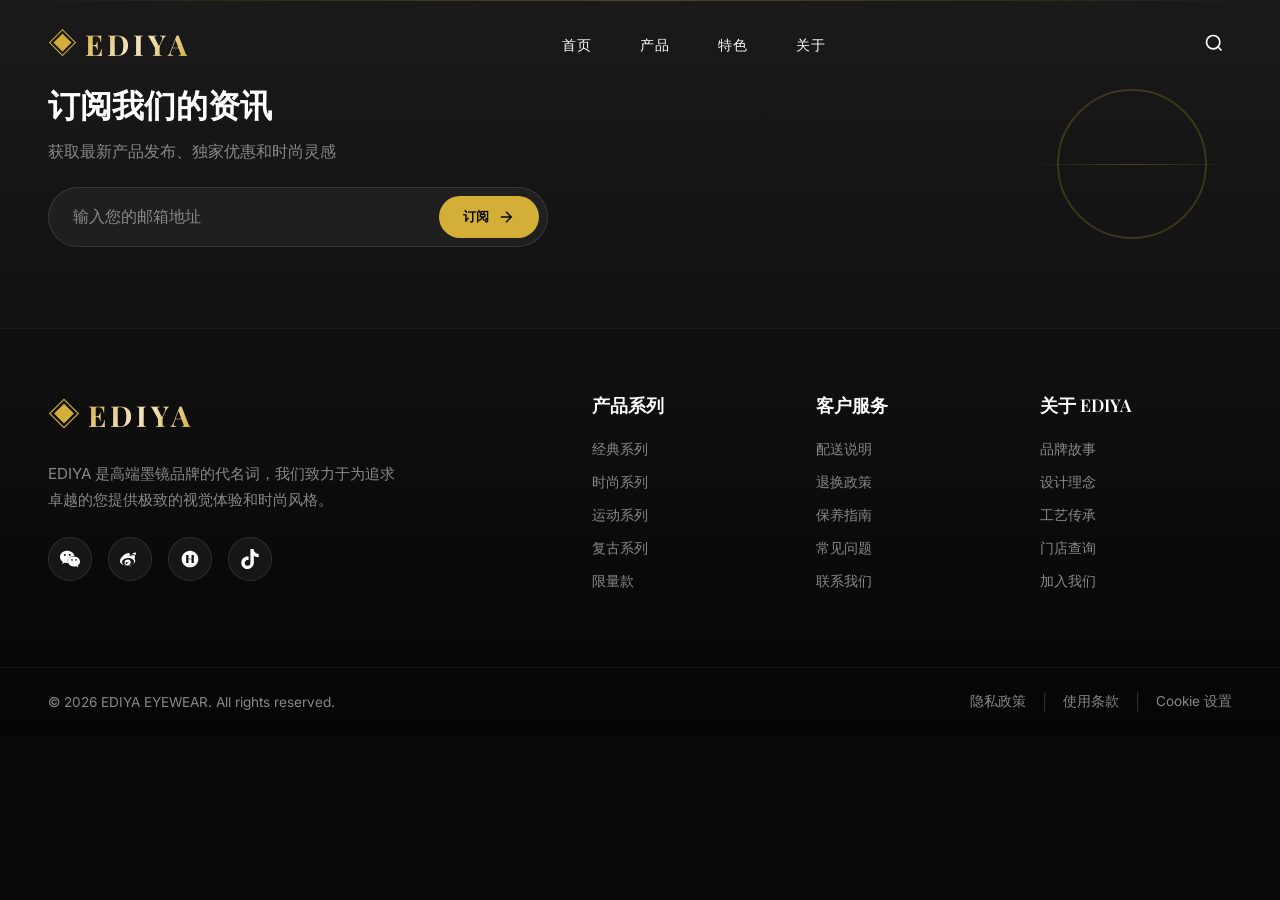
==== index.html @ 3586cf27 "init" ====
<!DOCTYPE html>
<html lang="zh-CN">
  <head>
    <meta charset="UTF-8" />
    <link rel="icon" type="image/svg+xml" href="/vite.svg" />
    <meta name="viewport" content="width=device-width, initial-scale=1.0" />
    <title>EDIYA EYEWEAR | 高端墨镜品牌</title>
    <link rel="preconnect" href="https://fonts.googleapis.com">
    <link rel="preconnect" href="https://fonts.gstatic.com" crossorigin>
    <link href="https://fonts.googleapis.com/css2?family=Playfair+Display:wght@400;600;700&family=Inter:wght@300;400;500;600&display=swap" rel="stylesheet">
    <script type="module" crossorigin src="/assets/index-D-rpL7js.js"></script>
    <link rel="stylesheet" crossorigin href="/assets/index-cQPxm1Vq.css">
  </head>
  <body>
    <div id="app"></div>
  </body>
</html>
---- assets/index-cQPxm1Vq.css ----
.navbar[data-v-e8e0db77]{position:fixed;top:0;left:0;right:0;z-index:1000;padding:1.5rem 3rem;transition:all .4s ease;background:transparent}.navbar.scrolled[data-v-e8e0db77]{padding:1rem 3rem;background:#0a0a0af2;-webkit-backdrop-filter:blur(20px);backdrop-filter:blur(20px);border-bottom:1px solid rgba(212,175,55,.1)}.nav-container[data-v-e8e0db77]{max-width:1400px;margin:0 auto;display:flex;align-items:center;justify-content:space-between}.logo[data-v-e8e0db77]{display:flex;align-items:center;gap:.5rem;text-decoration:none;color:var(--color-text)}.logo-icon[data-v-e8e0db77]{font-size:1.8rem;color:var(--color-primary);animation:pulse-glow 2s ease-in-out infinite}.logo-text[data-v-e8e0db77]{font-family:var(--font-display);font-size:1.8rem;font-weight:700;letter-spacing:4px;background:linear-gradient(135deg,#d4af37,#f4e5c2,#d4af37);-webkit-background-clip:text;-webkit-text-fill-color:transparent}.nav-links[data-v-e8e0db77]{display:flex;list-style:none;gap:3rem}.nav-link[data-v-e8e0db77]{color:var(--color-text);text-decoration:none;font-size:.9rem;font-weight:500;letter-spacing:1px;position:relative;padding:.5rem 0;transition:color .3s}.nav-link[data-v-e8e0db77]:after{content:"";position:absolute;bottom:0;left:0;width:0;height:2px;background:var(--color-primary);transition:width .3s}.nav-link[data-v-e8e0db77]:hover{color:var(--color-primary)}.nav-link[data-v-e8e0db77]:hover:after{width:100%}.nav-actions[data-v-e8e0db77]{display:flex;gap:1rem}.icon-btn[data-v-e8e0db77]{background:none;border:none;color:var(--color-text);cursor:pointer;padding:.5rem;position:relative;transition:all .3s}.icon-btn[data-v-e8e0db77]:hover{color:var(--color-primary);transform:scale(1.1)}.menu-toggle[data-v-e8e0db77]{display:none;flex-direction:column;gap:5px;background:none;border:none;cursor:pointer;padding:5px}.menu-toggle span[data-v-e8e0db77]{width:25px;height:2px;background:var(--color-text);transition:all .3s}.mobile-menu[data-v-e8e0db77]{display:none;position:fixed;top:0;left:0;right:0;bottom:0;background:#0a0a0afa;flex-direction:column;align-items:center;justify-content:center;gap:2rem;opacity:0;pointer-events:none;transition:opacity .3s}.mobile-menu.active[data-v-e8e0db77]{opacity:1;pointer-events:all}.mobile-menu a[data-v-e8e0db77]{color:var(--color-text);text-decoration:none;font-size:1.5rem;font-weight:500;letter-spacing:2px;transition:color .3s}.mobile-menu a[data-v-e8e0db77]:hover{color:var(--color-primary)}@media (max-width: 768px){.navbar[data-v-e8e0db77]{padding:1rem 1.5rem}.nav-links[data-v-e8e0db77]{display:none}.menu-toggle[data-v-e8e0db77],.mobile-menu[data-v-e8e0db77]{display:flex}}.footer[data-v-a6689216]{background:linear-gradient(180deg,var(--color-dark-light) 0%,#050505 100%);position:relative}.footer[data-v-a6689216]:before{content:"";position:absolute;top:0;left:0;right:0;height:1px;background:linear-gradient(90deg,transparent,rgba(212,175,55,.3),transparent)}.footer-top[data-v-a6689216]{padding:4rem 3rem;border-bottom:1px solid rgba(255,255,255,.05)}.newsletter-section[data-v-a6689216]{max-width:1400px;margin:0 auto;display:flex;justify-content:space-between;align-items:center;position:relative}.newsletter-content[data-v-a6689216]{flex:1}.newsletter-title[data-v-a6689216]{font-family:var(--font-display);font-size:2rem;font-weight:700;margin-bottom:.75rem;color:var(--color-text)}.newsletter-desc[data-v-a6689216]{font-size:1rem;color:var(--color-text-muted);margin-bottom:1.5rem}.newsletter-form[data-v-a6689216]{max-width:500px}.input-wrapper[data-v-a6689216]{display:flex;gap:.75rem;background:#ffffff0d;border:1px solid rgba(255,255,255,.1);border-radius:50px;padding:.5rem;transition:all .3s}.input-wrapper[data-v-a6689216]:focus-within{border-color:var(--color-primary);background:#d4af370d}.input-wrapper input[data-v-a6689216]{flex:1;background:transparent;border:none;padding:.75rem 1rem;color:var(--color-text);font-size:1rem;outline:none}.input-wrapper input[data-v-a6689216]::placeholder{color:var(--color-text-muted)}.subscribe-btn[data-v-a6689216]{display:flex;align-items:center;gap:.5rem;padding:.75rem 1.5rem;background:var(--color-primary);border:none;border-radius:25px;color:var(--color-dark);font-weight:600;cursor:pointer;transition:all .3s;position:relative;overflow:hidden}.subscribe-btn[data-v-a6689216]:hover{background:#e5c158;transform:scale(1.02)}.newsletter-decoration[data-v-a6689216]{position:relative;width:200px;height:200px}.deco-circle[data-v-a6689216]{position:absolute;top:50%;left:50%;transform:translate(-50%,-50%);width:150px;height:150px;border:2px solid rgba(212,175,55,.2);border-radius:50%;animation:pulse-glow 3s ease-in-out infinite}.deco-line[data-v-a6689216]{position:absolute;top:50%;left:0;width:100%;height:1px;background:linear-gradient(90deg,transparent,rgba(212,175,55,.3),transparent)}.footer-main[data-v-a6689216]{padding:4rem 3rem}.footer-container[data-v-a6689216]{max-width:1400px;margin:0 auto;display:grid;grid-template-columns:1.5fr 2fr;gap:4rem}.footer-brand[data-v-a6689216]{max-width:350px}.footer-logo[data-v-a6689216]{display:inline-flex;align-items:center;gap:.5rem;text-decoration:none;margin-bottom:1.5rem}.footer-logo .logo-icon[data-v-a6689216]{font-size:2rem;color:var(--color-primary)}.footer-logo .logo-text[data-v-a6689216]{font-family:var(--font-display);font-size:1.8rem;font-weight:700;letter-spacing:4px;background:linear-gradient(135deg,#d4af37,#f4e5c2,#d4af37);-webkit-background-clip:text;-webkit-text-fill-color:transparent;background-clip:text}.brand-desc[data-v-a6689216]{font-size:.95rem;color:var(--color-text-muted);line-height:1.7;margin-bottom:1.5rem}.social-links[data-v-a6689216]{display:flex;gap:1rem}.social-link[data-v-a6689216]{width:44px;height:44px;display:flex;align-items:center;justify-content:center;background:#ffffff0d;border:1px solid rgba(255,255,255,.1);border-radius:50%;color:var(--color-text);transition:all .3s}.social-link[data-v-a6689216]:hover{background:var(--color-primary);border-color:var(--color-primary);color:var(--color-dark);transform:translateY(-3px)}.footer-links[data-v-a6689216]{display:grid;grid-template-columns:repeat(3,1fr);gap:2rem}.link-group h4[data-v-a6689216]{font-family:var(--font-display);font-size:1.1rem;font-weight:600;color:var(--color-text);margin-bottom:1.25rem}.link-group ul[data-v-a6689216]{list-style:none}.link-group li[data-v-a6689216]{margin-bottom:.75rem}.link-group a[data-v-a6689216]{color:var(--color-text-muted);text-decoration:none;font-size:.9rem;transition:all .3s;position:relative}.link-group a[data-v-a6689216]:after{content:"";position:absolute;bottom:-2px;left:0;width:0;height:1px;background:var(--color-primary);transition:width .3s}.link-group a[data-v-a6689216]:hover{color:var(--color-primary)}.link-group a[data-v-a6689216]:hover:after{width:100%}.footer-bottom[data-v-a6689216]{padding:1.5rem 3rem;border-top:1px solid rgba(255,255,255,.05)}.footer-bottom .footer-container[data-v-a6689216]{display:flex;justify-content:space-between;align-items:center;grid-template-columns:unset}.copyright[data-v-a6689216]{font-size:.85rem;color:var(--color-text-muted)}.legal-links[data-v-a6689216]{display:flex;align-items:center;gap:1rem}.legal-links a[data-v-a6689216]{font-size:.85rem;color:var(--color-text-muted);text-decoration:none;transition:color .3s}.legal-links a[data-v-a6689216]:hover{color:var(--color-primary)}.divider[data-v-a6689216]{color:var(--color-text-muted);opacity:.3}@media (max-width: 1024px){.footer-container[data-v-a6689216]{grid-template-columns:1fr;gap:3rem}.footer-brand[data-v-a6689216]{max-width:100%;text-align:center}.social-links[data-v-a6689216]{justify-content:center}.newsletter-section[data-v-a6689216]{flex-direction:column;text-align:center;gap:2rem}.newsletter-form[data-v-a6689216]{margin:0 auto}.newsletter-decoration[data-v-a6689216]{display:none}}@media (max-width: 768px){.footer-top[data-v-a6689216],.footer-main[data-v-a6689216]{padding:3rem 1.5rem}.footer-links[data-v-a6689216]{grid-template-columns:1fr;text-align:center}.footer-bottom .footer-container[data-v-a6689216]{flex-direction:column;gap:1rem;text-align:center}.input-wrapper[data-v-a6689216]{flex-direction:column;border-radius:20px}.subscribe-btn[data-v-a6689216]{justify-content:center}}.app{min-height:100vh;background:#0a0a0a}.hero[data-v-47fc094d]{min-height:100vh;display:flex;align-items:center;position:relative;overflow:hidden;padding:8rem 3rem 4rem}.hero-bg[data-v-47fc094d]{position:absolute;top:0;right:0;bottom:0;left:0;overflow:hidden}.gradient-orb[data-v-47fc094d]{position:absolute;border-radius:50%;filter:blur(100px);opacity:.4}.orb-1[data-v-47fc094d]{width:600px;height:600px;background:radial-gradient(circle,rgba(212,175,55,.4) 0%,transparent 70%);top:-200px;right:-100px;animation:float 8s ease-in-out infinite}.orb-2[data-v-47fc094d]{width:400px;height:400px;background:radial-gradient(circle,rgba(192,192,192,.3) 0%,transparent 70%);bottom:-100px;left:-100px;animation:float 10s ease-in-out infinite reverse}.orb-3[data-v-47fc094d]{width:300px;height:300px;background:radial-gradient(circle,rgba(212,175,55,.2) 0%,transparent 70%);top:50%;left:30%;animation:float 12s ease-in-out infinite}.grid-overlay[data-v-47fc094d]{position:absolute;top:0;right:0;bottom:0;left:0;background-image:linear-gradient(rgba(212,175,55,.03) 1px,transparent 1px),linear-gradient(90deg,rgba(212,175,55,.03) 1px,transparent 1px);background-size:50px 50px}.hero-content[data-v-47fc094d]{max-width:1400px;margin:0 auto;display:grid;grid-template-columns:1fr 1fr;gap:4rem;align-items:center;width:100%;position:relative;z-index:1}.hero-text[data-v-47fc094d]{display:flex;flex-direction:column;gap:2rem}.subtitle-wrapper[data-v-47fc094d]{display:flex;align-items:center;gap:1rem}.line[data-v-47fc094d]{width:50px;height:1px;background:linear-gradient(90deg,transparent,var(--color-primary),transparent)}.subtitle[data-v-47fc094d]{font-size:.9rem;letter-spacing:4px;color:var(--color-primary);text-transform:uppercase}.title[data-v-47fc094d]{font-family:var(--font-display);font-size:clamp(3rem,8vw,6rem);font-weight:700;line-height:1.1;display:flex;flex-direction:column}.title-line[data-v-47fc094d]{display:block;background:linear-gradient(135deg,#fff,#d4af37,#fff);-webkit-background-clip:text;-webkit-text-fill-color:transparent;background-clip:text;opacity:0;animation:slide-up .8s ease-out forwards}.description[data-v-47fc094d]{font-size:1.1rem;line-height:1.8;color:var(--color-text-muted);max-width:500px}.cta-group[data-v-47fc094d]{display:flex;gap:1.5rem;flex-wrap:wrap}.cta-primary[data-v-47fc094d]{display:inline-flex;align-items:center;gap:.75rem;padding:1rem 2rem;background:linear-gradient(135deg,var(--color-primary) 0%,#b8941f 100%);color:var(--color-dark);text-decoration:none;font-weight:600;letter-spacing:1px;border-radius:50px;transition:all .3s;position:relative;overflow:hidden}.cta-primary[data-v-47fc094d]:hover{transform:translateY(-3px);box-shadow:0 10px 30px #d4af3766}.cta-secondary[data-v-47fc094d]{display:inline-flex;align-items:center;padding:1rem 2rem;border:1px solid rgba(255,255,255,.3);color:var(--color-text);text-decoration:none;font-weight:500;letter-spacing:1px;border-radius:50px;transition:all .3s}.cta-secondary[data-v-47fc094d]:hover{border-color:var(--color-primary);color:var(--color-primary);transform:translateY(-3px)}.stats[data-v-47fc094d]{display:flex;gap:3rem;margin-top:2rem}.stat-item[data-v-47fc094d]{display:flex;flex-direction:column;gap:.5rem;opacity:0;animation:slide-up .6s ease-out forwards}.stat-number[data-v-47fc094d]{font-family:var(--font-display);font-size:2.5rem;font-weight:700;color:var(--color-primary)}.stat-label[data-v-47fc094d]{font-size:.85rem;color:var(--color-text-muted);letter-spacing:1px}.hero-visual[data-v-47fc094d]{position:relative;display:flex;align-items:center;justify-content:center;height:600px}.glass-card[data-v-47fc094d]{width:400px;height:400px;background:#ffffff08;-webkit-backdrop-filter:blur(20px);backdrop-filter:blur(20px);border:1px solid rgba(212,175,55,.2);border-radius:30px;display:flex;align-items:center;justify-content:center;position:relative;z-index:2}.card-glow[data-v-47fc094d]{position:absolute;top:-2px;right:-2px;bottom:-2px;left:-2px;background:linear-gradient(135deg,#d4af3780,#c0c0c04d,#d4af3780);border-radius:30px;z-index:-1;filter:blur(20px);opacity:.5;animation:pulse-glow 3s ease-in-out infinite}.card-content[data-v-47fc094d]{text-align:center;position:relative}.sunglass-icon[data-v-47fc094d]{font-size:8rem;filter:drop-shadow(0 0 30px rgba(212,175,55,.5));animation:float 4s ease-in-out infinite}.floating-elements[data-v-47fc094d]{position:absolute;top:0;right:0;bottom:0;left:0;pointer-events:none}.float-item[data-v-47fc094d]{position:absolute;font-size:1.5rem;color:var(--color-primary);opacity:.6;animation:float-around-47fc094d 6s ease-in-out infinite;animation-delay:var(--delay)}@keyframes float-around-47fc094d{0%,to{transform:translate(0) rotate(0)}25%{transform:translate(var(--x),calc(var(--y) * .5)) rotate(90deg)}50%{transform:translate(calc(var(--x) * .5),var(--y)) rotate(180deg)}75%{transform:translate(calc(var(--x) * -.5),calc(var(--y) * .5)) rotate(270deg)}}.decoration-ring[data-v-47fc094d]{position:absolute;border:1px solid rgba(212,175,55,.2);border-radius:50%}.ring-1[data-v-47fc094d]{width:500px;height:500px}.ring-2[data-v-47fc094d]{width:600px;height:600px;border-style:dashed}.ring-3[data-v-47fc094d]{width:700px;height:700px;border-color:#d4af371a}.scroll-indicator[data-v-47fc094d]{position:absolute;bottom:2rem;left:50%;transform:translate(-50%);display:flex;flex-direction:column;align-items:center;gap:.5rem;color:var(--color-text-muted);font-size:.8rem;letter-spacing:2px;animation:bounce-47fc094d 2s infinite}.mouse[data-v-47fc094d]{width:26px;height:40px;border:2px solid var(--color-text-muted);border-radius:13px;display:flex;justify-content:center;padding-top:8px}.wheel[data-v-47fc094d]{width:4px;height:8px;background:var(--color-primary);border-radius:2px;animation:scroll-wheel-47fc094d 1.5s infinite}@keyframes bounce-47fc094d{0%,to{transform:translate(-50%) translateY(0)}50%{transform:translate(-50%) translateY(-10px)}}@keyframes scroll-wheel-47fc094d{0%{transform:translateY(0);opacity:1}to{transform:translateY(12px);opacity:0}}@media (max-width: 1024px){.hero-content[data-v-47fc094d]{grid-template-columns:1fr;text-align:center}.hero-text[data-v-47fc094d]{align-items:center}.description[data-v-47fc094d]{max-width:100%}.stats[data-v-47fc094d]{justify-content:center}.hero-visual[data-v-47fc094d]{height:400px}.glass-card[data-v-47fc094d]{width:300px;height:300px}.sunglass-icon[data-v-47fc094d]{font-size:5rem}.decoration-ring[data-v-47fc094d]{display:none}}@media (max-width: 768px){.hero[data-v-47fc094d]{padding:6rem 1.5rem 3rem}.stats[data-v-47fc094d]{flex-direction:column;gap:1.5rem}.cta-group[data-v-47fc094d]{flex-direction:column;width:100%}.cta-primary[data-v-47fc094d],.cta-secondary[data-v-47fc094d]{justify-content:center}}.product-card[data-v-62a47cb9]{position:relative;border-radius:20px;background:linear-gradient(145deg,#ffffff0d,#ffffff05);overflow:hidden;transition:all .4s cubic-bezier(.4,0,.2,1)}.product-card[data-v-62a47cb9]:hover{transform:translateY(-10px)}.card-inner[data-v-62a47cb9]{position:relative;z-index:2}.card-glow[data-v-62a47cb9]{position:absolute;top:0;right:0;bottom:0;left:0;background:linear-gradient(135deg,rgba(212,175,55,.1),transparent,rgba(212,175,55,.05));opacity:0;transition:opacity .4s;pointer-events:none}.product-card:hover .card-glow[data-v-62a47cb9]{opacity:1}.image-wrapper[data-v-62a47cb9]{position:relative;aspect-ratio:1;overflow:hidden;border-radius:20px 20px 0 0}.image-container[data-v-62a47cb9]{width:100%;height:100%;position:relative;overflow:hidden}.image-container img[data-v-62a47cb9]{width:100%;height:100%;object-fit:cover;transition:transform .6s cubic-bezier(.4,0,.2,1)}.product-card:hover .image-container img[data-v-62a47cb9]{transform:scale(1.1)}.image-overlay[data-v-62a47cb9]{position:absolute;top:0;right:0;bottom:0;left:0;background:linear-gradient(to top,rgba(10,10,10,.8) 0%,transparent 50%);opacity:0;transition:opacity .4s}.product-card:hover .image-overlay[data-v-62a47cb9]{opacity:1}.badge[data-v-62a47cb9]{position:absolute;top:1rem;left:1rem;padding:.4rem .8rem;border-radius:20px;font-size:.75rem;font-weight:600;letter-spacing:1px;text-transform:uppercase;z-index:3}.badge.hot[data-v-62a47cb9]{background:linear-gradient(135deg,#ff6b6b,#ee5a5a);color:#fff}.badge.new[data-v-62a47cb9]{background:linear-gradient(135deg,#4ecdc4,#44a08d);color:#fff}.badge.limited[data-v-62a47cb9]{background:linear-gradient(135deg,#d4af37,#b8941f);color:var(--color-dark)}.badge.star[data-v-62a47cb9]{background:linear-gradient(135deg,#f093fb,#f5576c);color:#fff}.badge.recommended[data-v-62a47cb9]{background:linear-gradient(135deg,#667eea,#764ba2);color:#fff}.quick-actions[data-v-62a47cb9]{position:absolute;top:1rem;right:1rem;opacity:0;transform:translate(20px);transition:all .3s;z-index:3}.product-card:hover .quick-actions[data-v-62a47cb9]{opacity:1;transform:translate(0)}.action-btn[data-v-62a47cb9]{width:40px;height:40px;border-radius:50%;background:#ffffffe6;border:none;color:var(--color-dark);cursor:pointer;display:flex;align-items:center;justify-content:center;transition:all .3s}.action-btn[data-v-62a47cb9]:hover{background:var(--color-primary);color:var(--color-dark);transform:scale(1.1)}.card-content[data-v-62a47cb9]{padding:1.5rem}.category[data-v-62a47cb9]{font-size:.75rem;color:var(--color-primary);letter-spacing:2px;text-transform:uppercase;margin-bottom:.5rem}.product-name[data-v-62a47cb9]{font-family:var(--font-display);font-size:1.3rem;font-weight:600;margin-bottom:.5rem;color:var(--color-text)}.description[data-v-62a47cb9]{font-size:.85rem;color:var(--color-text-muted);line-height:1.6;margin-bottom:1rem;display:-webkit-box;-webkit-line-clamp:2;-webkit-box-orient:vertical;overflow:hidden}.color-options[data-v-62a47cb9]{display:flex;gap:.5rem;margin-bottom:.75rem}.color-dot[data-v-62a47cb9]{width:20px;height:20px;border-radius:50%;border:2px solid rgba(255,255,255,.2);cursor:pointer;transition:all .3s}.color-dot[data-v-62a47cb9]:hover{transform:scale(1.2);border-color:var(--color-primary)}.features-tags[data-v-62a47cb9]{display:flex;gap:.5rem;margin-bottom:1rem;flex-wrap:wrap}.feature-tag[data-v-62a47cb9]{padding:.25rem .6rem;background:#d4af371a;color:var(--color-primary);font-size:.7rem;border-radius:12px;border:1px solid rgba(212,175,55,.2)}.price-row[data-v-62a47cb9]{display:flex;align-items:center;justify-content:space-between;padding-top:1rem;border-top:1px solid rgba(255,255,255,.1)}.price-wrapper[data-v-62a47cb9]{display:flex;align-items:center;gap:.75rem}.current-price[data-v-62a47cb9]{font-family:var(--font-display);font-size:1.4rem;font-weight:700;color:var(--color-primary)}.original-price[data-v-62a47cb9]{font-size:.9rem;color:var(--color-text-muted);text-decoration:line-through}@media (max-width: 768px){.quick-actions[data-v-62a47cb9]{opacity:1;transform:translate(0)}}.products-section[data-v-427e3326]{padding:6rem 3rem;max-width:1400px;margin:0 auto}.section-header[data-v-427e3326]{text-align:center;margin-bottom:4rem}.header-content[data-v-427e3326]{margin-bottom:3rem}.section-label[data-v-427e3326]{display:inline-block;padding:.5rem 1.5rem;background:#d4af371a;border:1px solid rgba(212,175,55,.3);border-radius:25px;color:var(--color-primary);font-size:.85rem;letter-spacing:2px;text-transform:uppercase;margin-bottom:1.5rem}.section-title[data-v-427e3326]{font-family:var(--font-display);font-size:clamp(2rem,5vw,3.5rem);font-weight:700;margin-bottom:1rem;color:var(--color-text)}.title-highlight[data-v-427e3326]{background:linear-gradient(135deg,var(--color-primary) 0%,#f4e5c2 50%,var(--color-primary) 100%);-webkit-background-clip:text;-webkit-text-fill-color:transparent;background-clip:text}.section-desc[data-v-427e3326]{font-size:1.1rem;color:var(--color-text-muted);max-width:500px;margin:0 auto;line-height:1.6}.category-filter[data-v-427e3326]{display:flex;justify-content:center;gap:1rem;flex-wrap:wrap}.filter-btn[data-v-427e3326]{display:flex;align-items:center;gap:.5rem;padding:.75rem 1.5rem;background:transparent;border:1px solid rgba(255,255,255,.2);border-radius:30px;color:var(--color-text);font-size:.9rem;cursor:pointer;transition:all .3s}.filter-btn[data-v-427e3326]:hover{border-color:var(--color-primary);color:var(--color-primary)}.filter-btn.active[data-v-427e3326]{background:var(--color-primary);border-color:var(--color-primary);color:var(--color-dark)}.filter-icon[data-v-427e3326]{font-size:1rem}.products-grid[data-v-427e3326]{display:grid;grid-template-columns:repeat(auto-fill,minmax(320px,1fr));gap:2rem;margin-bottom:4rem}.animate-card[data-v-427e3326]{opacity:1;transform-style:preserve-3d;perspective:1000px;cursor:pointer}.product-modal[data-v-427e3326]{position:fixed;top:0;right:0;bottom:0;left:0;background:#000000d9;-webkit-backdrop-filter:blur(10px);backdrop-filter:blur(10px);display:flex;align-items:center;justify-content:center;z-index:2000;padding:2rem}.modal-content[data-v-427e3326]{position:relative;width:100%;max-width:900px;max-height:90vh;background:linear-gradient(145deg,#1a1a1a,#0f0f0f);border:1px solid rgba(212,175,55,.2);border-radius:24px;overflow:hidden}.modal-close[data-v-427e3326]{position:absolute;top:1rem;right:1rem;width:40px;height:40px;background:#ffffff1a;border:none;border-radius:50%;color:var(--color-text);cursor:pointer;display:flex;align-items:center;justify-content:center;transition:all .3s;z-index:10}.modal-close[data-v-427e3326]:hover{background:var(--color-primary);color:var(--color-dark)}.modal-body[data-v-427e3326]{display:grid;grid-template-columns:1fr 1fr;max-height:90vh;overflow-y:auto}.modal-image[data-v-427e3326]{position:relative;background:linear-gradient(145deg,rgba(212,175,55,.05) 0%,transparent 100%);display:flex;align-items:center;justify-content:center;padding:2rem;min-height:300px}.modal-image img[data-v-427e3326]{max-width:100%;max-height:300px;object-fit:contain;filter:drop-shadow(0 20px 40px rgba(0,0,0,.5))}.modal-badge[data-v-427e3326]{position:absolute;top:1rem;left:1rem;padding:.4rem .8rem;background:linear-gradient(135deg,#d4af37,#b8941f);color:var(--color-dark);font-size:.75rem;font-weight:600;border-radius:20px}.modal-info[data-v-427e3326]{padding:2rem;display:flex;flex-direction:column}.modal-category[data-v-427e3326]{font-size:.8rem;color:var(--color-primary);letter-spacing:2px;text-transform:uppercase;margin-bottom:.5rem}.modal-title[data-v-427e3326]{font-family:var(--font-display);font-size:1.75rem;font-weight:700;color:var(--color-text);margin-bottom:.75rem}.modal-description[data-v-427e3326]{font-size:.95rem;color:var(--color-text-muted);line-height:1.6;margin-bottom:1.25rem}.modal-colors[data-v-427e3326],.modal-features[data-v-427e3326]{margin-bottom:1.25rem}.color-label[data-v-427e3326],.feature-label[data-v-427e3326]{display:block;font-size:.8rem;color:var(--color-text-muted);margin-bottom:.5rem}.color-list[data-v-427e3326]{display:flex;gap:.5rem}.color-dot[data-v-427e3326]{width:28px;height:28px;border-radius:50%;border:2px solid rgba(255,255,255,.2);cursor:pointer;transition:all .3s}.color-dot[data-v-427e3326]:hover,.color-dot.active[data-v-427e3326]{border-color:var(--color-primary);transform:scale(1.15);box-shadow:0 0 0 3px #d4af374d}.feature-list[data-v-427e3326]{display:flex;flex-wrap:wrap;gap:.4rem}.feature-tag[data-v-427e3326]{padding:.3rem .6rem;background:#d4af371a;border:1px solid rgba(212,175,55,.2);border-radius:16px;color:var(--color-primary);font-size:.75rem}.modal-price-row[data-v-427e3326]{display:flex;justify-content:space-between;align-items:center;padding:1rem 0;border-top:1px solid rgba(255,255,255,.1);border-bottom:1px solid rgba(255,255,255,.1);margin-bottom:1.25rem}.modal-price[data-v-427e3326]{display:flex;align-items:center;gap:.75rem}.modal-price .current-price[data-v-427e3326]{font-family:var(--font-display);font-size:1.75rem;font-weight:700;color:var(--color-primary)}.modal-price .original-price[data-v-427e3326]{font-size:1rem;color:var(--color-text-muted);text-decoration:line-through}.qr-section[data-v-427e3326]{display:flex;align-items:center;gap:1.5rem;padding:1.25rem;background:linear-gradient(145deg,#d4af3714,#d4af3705);border:1px solid rgba(212,175,55,.15);border-radius:16px;margin-top:auto}.qr-info[data-v-427e3326]{display:flex;flex-direction:column;gap:.25rem;flex:1}.qr-label[data-v-427e3326]{font-size:1rem;font-weight:600;color:var(--color-primary)}.qr-desc[data-v-427e3326]{font-size:.85rem;color:var(--color-text-muted)}.qr-code[data-v-427e3326]{width:100px;height:100px;background:#fff;border-radius:12px;padding:8px;display:flex;align-items:center;justify-content:center;box-shadow:0 4px 20px #0000004d}.qr-code img[data-v-427e3326]{width:100%;height:100%;object-fit:contain;border-radius:4px}.qr-modal[data-v-427e3326]{position:fixed;top:0;right:0;bottom:0;left:0;background:#000000e6;-webkit-backdrop-filter:blur(10px);backdrop-filter:blur(10px);display:flex;align-items:center;justify-content:center;z-index:3000;padding:2rem}.qr-modal-content[data-v-427e3326]{position:relative;background:linear-gradient(145deg,#1a1a1a,#0f0f0f);border:1px solid rgba(212,175,55,.3);border-radius:24px;padding:3rem;display:flex;flex-direction:column;align-items:center;gap:1.5rem}.qr-modal-close[data-v-427e3326]{position:absolute;top:1rem;right:1rem;width:44px;height:44px;background:#ffffff1a;border:none;border-radius:50%;color:var(--color-text);cursor:pointer;display:flex;align-items:center;justify-content:center;transition:all .3s}.qr-modal-close[data-v-427e3326]:hover{background:var(--color-primary);color:var(--color-dark)}.qr-large[data-v-427e3326]{width:280px;height:280px;background:#fff;border-radius:16px;padding:16px;display:flex;align-items:center;justify-content:center;box-shadow:0 10px 40px #00000080}.qr-large img[data-v-427e3326]{width:100%;height:100%;object-fit:contain;border-radius:8px}.qr-hint[data-v-427e3326]{font-size:1rem;color:var(--color-text-muted);text-align:center}.fade-enter-active[data-v-427e3326],.fade-leave-active[data-v-427e3326]{transition:opacity .3s ease}.fade-enter-from[data-v-427e3326],.fade-leave-to[data-v-427e3326]{opacity:0}.modal-enter-active[data-v-427e3326],.modal-leave-active[data-v-427e3326]{transition:all .3s ease}.modal-enter-from[data-v-427e3326],.modal-leave-to[data-v-427e3326]{opacity:0}.modal-enter-from .modal-content[data-v-427e3326],.modal-leave-to .modal-content[data-v-427e3326]{transform:scale(.9) translateY(20px);opacity:0}@media (max-width: 768px){.modal-body[data-v-427e3326]{grid-template-columns:1fr}.modal-image[data-v-427e3326]{min-height:200px;padding:1.5rem}.modal-info[data-v-427e3326]{padding:1.5rem}.modal-title[data-v-427e3326]{font-size:1.5rem}.modal-actions[data-v-427e3326]{flex-wrap:wrap}}.view-more[data-v-427e3326]{text-align:center}.view-more-btn[data-v-427e3326]{display:inline-flex;align-items:center;gap:.75rem;padding:1rem 2.5rem;background:transparent;border:2px solid var(--color-primary);border-radius:50px;color:var(--color-primary);font-size:1rem;font-weight:600;letter-spacing:1px;cursor:pointer;transition:all .3s;position:relative;overflow:hidden}.view-more-btn[data-v-427e3326]:hover{background:var(--color-primary);color:var(--color-dark);transform:translateY(-3px);box-shadow:0 10px 30px #d4af374d}@media (max-width: 768px){.products-section[data-v-427e3326]{padding:4rem 1.5rem}.category-filter[data-v-427e3326]{gap:.5rem}.filter-btn[data-v-427e3326]{padding:.6rem 1rem;font-size:.85rem}.filter-name[data-v-427e3326]{display:none}.products-grid[data-v-427e3326]{grid-template-columns:repeat(auto-fill,minmax(280px,1fr));gap:1.5rem}}.features-section[data-v-7c639cae]{padding:6rem 3rem;background:linear-gradient(180deg,var(--color-dark) 0%,var(--color-dark-light) 50%,var(--color-dark) 100%);position:relative;overflow:hidden}.features-section[data-v-7c639cae]:before{content:"";position:absolute;top:0;left:0;right:0;height:1px;background:linear-gradient(90deg,transparent,rgba(212,175,55,.3),transparent)}.features-container[data-v-7c639cae]{max-width:1400px;margin:0 auto}.features-header[data-v-7c639cae]{text-align:center;margin-bottom:4rem}.section-label[data-v-7c639cae]{display:inline-block;padding:.5rem 1.5rem;background:#d4af371a;border:1px solid rgba(212,175,55,.3);border-radius:25px;color:var(--color-primary);font-size:.85rem;letter-spacing:2px;text-transform:uppercase;margin-bottom:1rem}.section-title[data-v-7c639cae]{font-family:var(--font-display);font-size:clamp(2rem,5vw,3rem);font-weight:700;color:var(--color-text)}.features-grid[data-v-7c639cae]{display:grid;grid-template-columns:repeat(4,1fr);gap:2rem;margin-bottom:6rem}.feature-card[data-v-7c639cae]{background:linear-gradient(145deg,#ffffff08,#ffffff03);border:1px solid rgba(255,255,255,.05);border-radius:20px;padding:2.5rem 2rem;text-align:center;transition:all .4s cubic-bezier(.4,0,.2,1);position:relative;overflow:hidden;opacity:1}.feature-card[data-v-7c639cae]:before{content:"";position:absolute;top:0;right:0;bottom:0;left:0;background:linear-gradient(135deg,rgba(212,175,55,.1),transparent);opacity:0;transition:opacity .4s}.feature-card[data-v-7c639cae]:hover{transform:translateY(-10px);border-color:#d4af374d}.feature-card[data-v-7c639cae]:hover:before{opacity:1}.feature-icon-wrapper[data-v-7c639cae]{position:relative;display:inline-flex;align-items:center;justify-content:center;width:80px;height:80px;margin-bottom:1.5rem}.feature-icon[data-v-7c639cae]{font-size:2.5rem;position:relative;z-index:2}.icon-glow[data-v-7c639cae]{position:absolute;top:0;right:0;bottom:0;left:0;background:radial-gradient(circle,rgba(212,175,55,.3) 0%,transparent 70%);border-radius:50%;filter:blur(10px);opacity:0;transition:opacity .4s}.feature-card:hover .icon-glow[data-v-7c639cae]{opacity:1}.feature-title[data-v-7c639cae]{font-family:var(--font-display);font-size:1.3rem;font-weight:600;margin-bottom:1rem;color:var(--color-text)}.feature-description[data-v-7c639cae]{font-size:.9rem;color:var(--color-text-muted);line-height:1.6}.feature-line[data-v-7c639cae]{position:absolute;bottom:0;left:50%;transform:translate(-50%);width:0;height:3px;background:linear-gradient(90deg,transparent,var(--color-primary),transparent);transition:width .4s}.feature-card:hover .feature-line[data-v-7c639cae]{width:60%}.showcase-section[data-v-7c639cae]{background:linear-gradient(145deg,#d4af370d,#d4af3705);border:1px solid rgba(212,175,55,.1);border-radius:30px;padding:4rem}.showcase-content[data-v-7c639cae]{display:grid;grid-template-columns:1fr 1fr;gap:4rem;align-items:center}.showcase-title[data-v-7c639cae]{font-family:var(--font-display);font-size:2.5rem;font-weight:700;margin-bottom:1.5rem;background:linear-gradient(135deg,#fff,#d4af37);-webkit-background-clip:text;-webkit-text-fill-color:transparent;background-clip:text}.showcase-desc[data-v-7c639cae]{font-size:1.1rem;color:var(--color-text-muted);line-height:1.8;margin-bottom:2.5rem}.showcase-stats[data-v-7c639cae]{display:flex;gap:3rem}.showcase-stat[data-v-7c639cae]{display:flex;flex-direction:column;gap:.5rem}.stat-value[data-v-7c639cae]{font-family:var(--font-display);font-size:2.5rem;font-weight:700;color:var(--color-primary)}.stat-label[data-v-7c639cae]{font-size:.9rem;color:var(--color-text-muted);letter-spacing:1px}.showcase-visual[data-v-7c639cae]{display:flex;align-items:center;justify-content:center}.craft-circle[data-v-7c639cae]{position:relative;width:300px;height:300px}.circle-inner[data-v-7c639cae]{position:absolute;top:50%;left:50%;transform:translate(-50%,-50%);width:120px;height:120px;background:linear-gradient(135deg,#d4af3733,#d4af370d);border:2px solid rgba(212,175,55,.3);border-radius:50%;display:flex;align-items:center;justify-content:center}.craft-icon[data-v-7c639cae]{font-size:3rem;color:var(--color-primary)}.orbit[data-v-7c639cae]{position:absolute;top:50%;left:50%;transform:translate(-50%,-50%);border:1px dashed rgba(212,175,55,.2);border-radius:50%}.orbit-1[data-v-7c639cae]{width:200px;height:200px}.orbit-2[data-v-7c639cae]{width:250px;height:250px}.orbit-3[data-v-7c639cae]{width:300px;height:300px}.orbit-item[data-v-7c639cae]{position:absolute;font-size:1.2rem;color:var(--color-primary)}.orbit-1 .orbit-item[data-v-7c639cae]{top:-8px;left:50%;transform:translate(-50%)}.orbit-2 .orbit-item[data-v-7c639cae]{bottom:-8px;left:50%;transform:translate(-50%)}.orbit-3 .orbit-item[data-v-7c639cae]{top:50%;right:-8px;transform:translateY(-50%)}@media (max-width: 1024px){.features-grid[data-v-7c639cae]{grid-template-columns:repeat(2,1fr)}.showcase-content[data-v-7c639cae]{grid-template-columns:1fr;text-align:center}.showcase-stats[data-v-7c639cae]{justify-content:center}.craft-circle[data-v-7c639cae]{width:250px;height:250px}}@media (max-width: 768px){.features-section[data-v-7c639cae]{padding:4rem 1.5rem}.features-grid[data-v-7c639cae]{grid-template-columns:1fr;gap:1.5rem}.showcase-section[data-v-7c639cae]{padding:2rem}.showcase-stats[data-v-7c639cae]{flex-direction:column;gap:1.5rem;align-items:center}.craft-circle[data-v-7c639cae]{width:200px;height:200px}.circle-inner[data-v-7c639cae]{width:80px;height:80px}.orbit-1[data-v-7c639cae]{width:140px;height:140px}.orbit-2[data-v-7c639cae]{width:170px;height:170px}.orbit-3[data-v-7c639cae]{width:200px;height:200px}}.home[data-v-333f6d93]{min-height:100vh}.all-products-page[data-v-e126754e]{min-height:100vh;background:var(--color-dark);padding-top:80px}.page-header[data-v-e126754e]{position:relative;padding:4rem 3rem;overflow:hidden}.header-bg[data-v-e126754e]{position:absolute;top:0;right:0;bottom:0;left:0;overflow:hidden}.gradient-orb[data-v-e126754e]{position:absolute;border-radius:50%;filter:blur(80px);opacity:.3}.orb-1[data-v-e126754e]{width:400px;height:400px;background:radial-gradient(circle,rgba(212,175,55,.4) 0%,transparent 70%);top:-100px;right:10%}.orb-2[data-v-e126754e]{width:300px;height:300px;background:radial-gradient(circle,rgba(192,192,192,.3) 0%,transparent 70%);bottom:-50px;left:5%}.header-content[data-v-e126754e]{position:relative;z-index:1;max-width:1400px;margin:0 auto}.back-link[data-v-e126754e]{display:inline-flex;align-items:center;gap:.5rem;color:var(--color-text-muted);text-decoration:none;font-size:.9rem;margin-bottom:1.5rem;transition:color .3s}.back-link[data-v-e126754e]:hover{color:var(--color-primary)}.page-title[data-v-e126754e]{font-family:var(--font-display);font-size:clamp(2.5rem,5vw,4rem);font-weight:700;background:linear-gradient(135deg,#fff,#d4af37);-webkit-background-clip:text;-webkit-text-fill-color:transparent;background-clip:text;margin-bottom:.75rem}.page-desc[data-v-e126754e]{font-size:1.1rem;color:var(--color-text-muted)}.products-container[data-v-e126754e]{max-width:1400px;margin:0 auto;padding:0 3rem 4rem}.filter-bar[data-v-e126754e]{display:flex;justify-content:space-between;align-items:center;flex-wrap:wrap;gap:1.5rem;padding:1.5rem;background:linear-gradient(145deg,#ffffff08,#ffffff03);border:1px solid rgba(255,255,255,.05);border-radius:16px;margin-bottom:2rem}.filter-groups[data-v-e126754e]{display:flex;flex-wrap:wrap;gap:2rem}.filter-group[data-v-e126754e]{display:flex;align-items:center;gap:1rem}.filter-label[data-v-e126754e]{font-size:.85rem;color:var(--color-text-muted);font-weight:500}.filter-options[data-v-e126754e]{display:flex;gap:.5rem;flex-wrap:wrap}.filter-chip[data-v-e126754e]{padding:.5rem 1rem;background:transparent;border:1px solid rgba(255,255,255,.15);border-radius:20px;color:var(--color-text);font-size:.85rem;cursor:pointer;transition:all .3s}.filter-chip[data-v-e126754e]:hover{border-color:var(--color-primary);color:var(--color-primary)}.filter-chip.active[data-v-e126754e]{background:var(--color-primary);border-color:var(--color-primary);color:var(--color-dark)}.sort-select[data-v-e126754e]{padding:.5rem 1rem;background:#ffffff0d;border:1px solid rgba(255,255,255,.15);border-radius:8px;color:var(--color-text);font-size:.85rem;cursor:pointer;outline:none}.sort-select option[data-v-e126754e]{background:var(--color-dark);color:var(--color-text)}.results-count[data-v-e126754e]{font-size:.9rem;color:var(--color-text-muted)}.results-count .count[data-v-e126754e]{color:var(--color-primary);font-weight:600}.products-grid[data-v-e126754e]{display:grid;grid-template-columns:repeat(auto-fill,minmax(300px,1fr));gap:2rem}.animate-card[data-v-e126754e]{cursor:pointer;opacity:1}.no-results[data-v-e126754e]{text-align:center;padding:4rem 2rem}.no-results-icon[data-v-e126754e]{font-size:4rem;margin-bottom:1rem}.no-results h3[data-v-e126754e]{font-family:var(--font-display);font-size:1.5rem;color:var(--color-text);margin-bottom:.5rem}.no-results p[data-v-e126754e]{color:var(--color-text-muted);margin-bottom:1.5rem}.reset-btn[data-v-e126754e]{padding:.75rem 2rem;background:var(--color-primary);border:none;border-radius:25px;color:var(--color-dark);font-weight:600;cursor:pointer;transition:all .3s}.reset-btn[data-v-e126754e]:hover{background:#e5c158;transform:translateY(-2px)}.product-modal[data-v-e126754e]{position:fixed;top:0;right:0;bottom:0;left:0;background:#000000d9;-webkit-backdrop-filter:blur(10px);backdrop-filter:blur(10px);display:flex;align-items:center;justify-content:center;z-index:2000;padding:2rem}.modal-content[data-v-e126754e]{position:relative;width:100%;max-width:1000px;max-height:90vh;background:linear-gradient(145deg,#1a1a1a,#0f0f0f);border:1px solid rgba(212,175,55,.2);border-radius:24px;overflow:hidden}.modal-close[data-v-e126754e]{position:absolute;top:1.5rem;right:1.5rem;width:44px;height:44px;background:#ffffff1a;border:none;border-radius:50%;color:var(--color-text);cursor:pointer;display:flex;align-items:center;justify-content:center;transition:all .3s;z-index:10}.modal-close[data-v-e126754e]:hover{background:var(--color-primary);color:var(--color-dark)}.modal-body[data-v-e126754e]{display:grid;grid-template-columns:1fr 1fr;max-height:90vh;overflow-y:auto}.modal-image[data-v-e126754e]{position:relative;background:linear-gradient(145deg,rgba(212,175,55,.05) 0%,transparent 100%);display:flex;align-items:center;justify-content:center;padding:3rem}.modal-image img[data-v-e126754e]{max-width:100%;max-height:400px;object-fit:contain;filter:drop-shadow(0 20px 40px rgba(0,0,0,.5))}.modal-badge[data-v-e126754e]{position:absolute;top:1.5rem;left:1.5rem;padding:.5rem 1rem;background:linear-gradient(135deg,#d4af37,#b8941f);color:var(--color-dark);font-size:.8rem;font-weight:600;border-radius:20px}.modal-info[data-v-e126754e]{padding:3rem;display:flex;flex-direction:column}.modal-category[data-v-e126754e]{font-size:.85rem;color:var(--color-primary);letter-spacing:2px;text-transform:uppercase;margin-bottom:.75rem}.modal-title[data-v-e126754e]{font-family:var(--font-display);font-size:2rem;font-weight:700;color:var(--color-text);margin-bottom:1rem}.modal-description[data-v-e126754e]{font-size:1rem;color:var(--color-text-muted);line-height:1.7;margin-bottom:1.5rem}.modal-colors[data-v-e126754e],.modal-features[data-v-e126754e]{margin-bottom:1.5rem}.color-label[data-v-e126754e],.feature-label[data-v-e126754e]{display:block;font-size:.85rem;color:var(--color-text-muted);margin-bottom:.75rem}.color-list[data-v-e126754e]{display:flex;gap:.75rem}.color-dot[data-v-e126754e]{width:32px;height:32px;border-radius:50%;border:2px solid rgba(255,255,255,.2);cursor:pointer;transition:all .3s}.color-dot[data-v-e126754e]:hover,.color-dot.active[data-v-e126754e]{border-color:var(--color-primary);transform:scale(1.15);box-shadow:0 0 0 3px #d4af374d}.feature-list[data-v-e126754e]{display:flex;flex-wrap:wrap;gap:.5rem}.feature-tag[data-v-e126754e]{padding:.4rem .8rem;background:#d4af371a;border:1px solid rgba(212,175,55,.2);border-radius:20px;color:var(--color-primary);font-size:.8rem}.modal-price-row[data-v-e126754e]{display:flex;justify-content:space-between;align-items:center;padding:1.5rem 0;border-top:1px solid rgba(255,255,255,.1);border-bottom:1px solid rgba(255,255,255,.1);margin-bottom:1.5rem}.modal-price[data-v-e126754e]{display:flex;align-items:center;gap:1rem}.modal-price .current-price[data-v-e126754e]{font-family:var(--font-display);font-size:2rem;font-weight:700;color:var(--color-primary)}.modal-price .original-price[data-v-e126754e]{font-size:1.1rem;color:var(--color-text-muted);text-decoration:line-through}.qr-section[data-v-e126754e]{display:flex;align-items:center;gap:1.5rem;padding:1.5rem;background:linear-gradient(145deg,#d4af3714,#d4af3705);border:1px solid rgba(212,175,55,.15);border-radius:16px;margin-top:auto}.qr-info[data-v-e126754e]{display:flex;flex-direction:column;gap:.25rem;flex:1}.qr-label[data-v-e126754e]{font-size:1.1rem;font-weight:600;color:var(--color-primary)}.qr-desc[data-v-e126754e]{font-size:.9rem;color:var(--color-text-muted)}.qr-code[data-v-e126754e]{width:120px;height:120px;background:#fff;border-radius:12px;padding:10px;display:flex;align-items:center;justify-content:center;box-shadow:0 4px 20px #0000004d}.qr-code img[data-v-e126754e]{width:100%;height:100%;object-fit:contain;border-radius:4px}.qr-modal[data-v-e126754e]{position:fixed;top:0;right:0;bottom:0;left:0;background:#000000e6;-webkit-backdrop-filter:blur(10px);backdrop-filter:blur(10px);display:flex;align-items:center;justify-content:center;z-index:3000;padding:2rem}.qr-modal-content[data-v-e126754e]{position:relative;background:linear-gradient(145deg,#1a1a1a,#0f0f0f);border:1px solid rgba(212,175,55,.3);border-radius:24px;padding:3rem;display:flex;flex-direction:column;align-items:center;gap:1.5rem}.qr-modal-close[data-v-e126754e]{position:absolute;top:1rem;right:1rem;width:44px;height:44px;background:#ffffff1a;border:none;border-radius:50%;color:var(--color-text);cursor:pointer;display:flex;align-items:center;justify-content:center;transition:all .3s}.qr-modal-close[data-v-e126754e]:hover{background:var(--color-primary);color:var(--color-dark)}.qr-large[data-v-e126754e]{width:300px;height:300px;background:#fff;border-radius:16px;padding:16px;display:flex;align-items:center;justify-content:center;box-shadow:0 10px 40px #00000080}.qr-large img[data-v-e126754e]{width:100%;height:100%;object-fit:contain;border-radius:8px}.qr-hint[data-v-e126754e]{font-size:1rem;color:var(--color-text-muted);text-align:center}.fade-enter-active[data-v-e126754e],.fade-leave-active[data-v-e126754e]{transition:opacity .3s ease}.fade-enter-from[data-v-e126754e],.fade-leave-to[data-v-e126754e]{opacity:0}.modal-enter-active[data-v-e126754e],.modal-leave-active[data-v-e126754e]{transition:all .3s ease}.modal-enter-from[data-v-e126754e],.modal-leave-to[data-v-e126754e]{opacity:0}.modal-enter-from .modal-content[data-v-e126754e],.modal-leave-to .modal-content[data-v-e126754e]{transform:scale(.9) translateY(20px);opacity:0}@media (max-width: 768px){.page-header[data-v-e126754e]{padding:2rem 1.5rem}.products-container[data-v-e126754e]{padding:0 1.5rem 3rem}.filter-bar[data-v-e126754e]{flex-direction:column;align-items:stretch}.filter-groups[data-v-e126754e]{flex-direction:column;gap:1rem}.filter-group[data-v-e126754e]{flex-direction:column;align-items:flex-start}.products-grid[data-v-e126754e]{grid-template-columns:repeat(auto-fill,minmax(260px,1fr));gap:1.5rem}.modal-body[data-v-e126754e]{grid-template-columns:1fr}.modal-image[data-v-e126754e],.modal-info[data-v-e126754e]{padding:2rem}.modal-actions[data-v-e126754e]{flex-wrap:wrap}}*{margin:0;padding:0;box-sizing:border-box}:root{--color-primary: #d4af37;--color-secondary: #c0c0c0;--color-dark: #0a0a0a;--color-dark-light: #1a1a1a;--color-text: #ffffff;--color-text-muted: #888888;--font-display: "Playfair Display", serif;--font-body: "Inter", sans-serif}html{scroll-behavior:smooth}body{font-family:var(--font-body);background:var(--color-dark);color:var(--color-text);overflow-x:hidden}::-webkit-scrollbar{width:8px}::-webkit-scrollbar-track{background:var(--color-dark)}::-webkit-scrollbar-thumb{background:var(--color-primary);border-radius:4px}::-webkit-scrollbar-thumb:hover{background:#e5c158}.gold-gradient{background:linear-gradient(135deg,#d4af37,#f4e5c2,#d4af37);-webkit-background-clip:text;-webkit-text-fill-color:transparent;background-clip:text}.shine-effect{position:relative;overflow:hidden}.shine-effect:before{content:"";position:absolute;top:0;left:-100%;width:100%;height:100%;background:linear-gradient(90deg,transparent,rgba(255,255,255,.2),transparent);transition:left .5s}.shine-effect:hover:before{left:100%}@keyframes float{0%,to{transform:translateY(0)}50%{transform:translateY(-20px)}}@keyframes pulse-glow{0%,to{box-shadow:0 0 20px #d4af374d}50%{box-shadow:0 0 40px #d4af3799}}@keyframes rotate-slow{0%{transform:rotate(0)}to{transform:rotate(360deg)}}@keyframes slide-up{0%{opacity:0;transform:translateY(30px)}to{opacity:1;transform:translateY(0)}}@keyframes fade-in{0%{opacity:0}to{opacity:1}}@keyframes scale-in{0%{opacity:0;transform:scale(.9)}to{opacity:1;transform:scale(1)}}.animate-float{animation:float 6s ease-in-out infinite}.animate-pulse-glow{animation:pulse-glow 2s ease-in-out infinite}.animate-rotate-slow{animation:rotate-slow 20s linear infinite}.animate-slide-up{animation:slide-up .8s ease-out forwards}.animate-fade-in{animation:fade-in .6s ease-out forwards}.animate-scale-in{animation:scale-in .5s ease-out forwards}
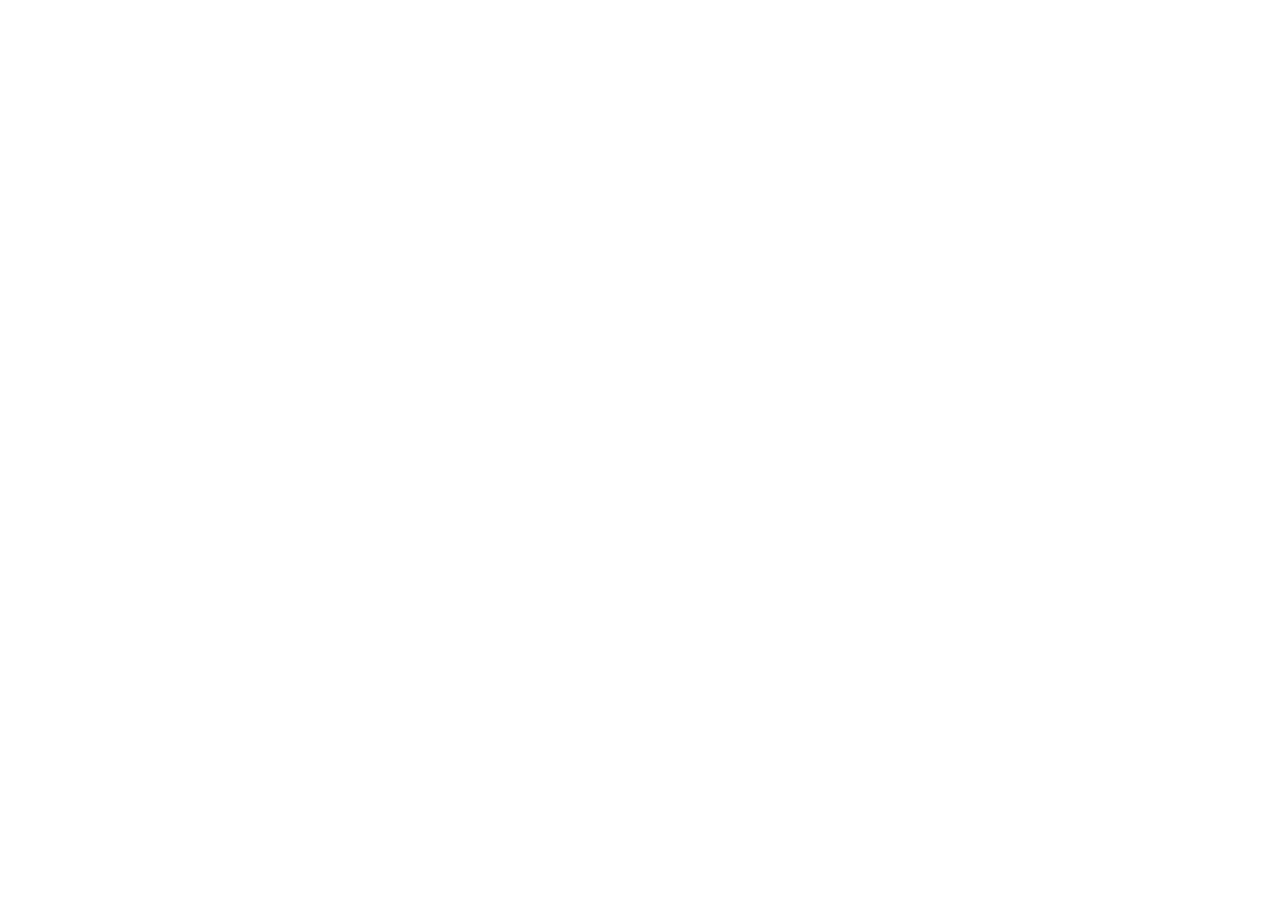
==== commit 1be79ea2: "Add files via upload" ====
--- a/index.html
+++ b/index.html
@@ -8,8 +8,8 @@
     <link rel="preconnect" href="https://fonts.googleapis.com">
     <link rel="preconnect" href="https://fonts.gstatic.com" crossorigin>
     <link href="https://fonts.googleapis.com/css2?family=Playfair+Display:wght@400;600;700&family=Inter:wght@300;400;500;600&display=swap" rel="stylesheet">
-    <script type="module" crossorigin src="/assets/index-D-rpL7js.js"></script>
-    <link rel="stylesheet" crossorigin href="/assets/index-cQPxm1Vq.css">
+    <script type="module" crossorigin src="/EDIYA/assets/index-BE6IQZ2K.js"></script>
+    <link rel="stylesheet" crossorigin href="/EDIYA/assets/index-cQPxm1Vq.css">
   </head>
   <body>
     <div id="app"></div>
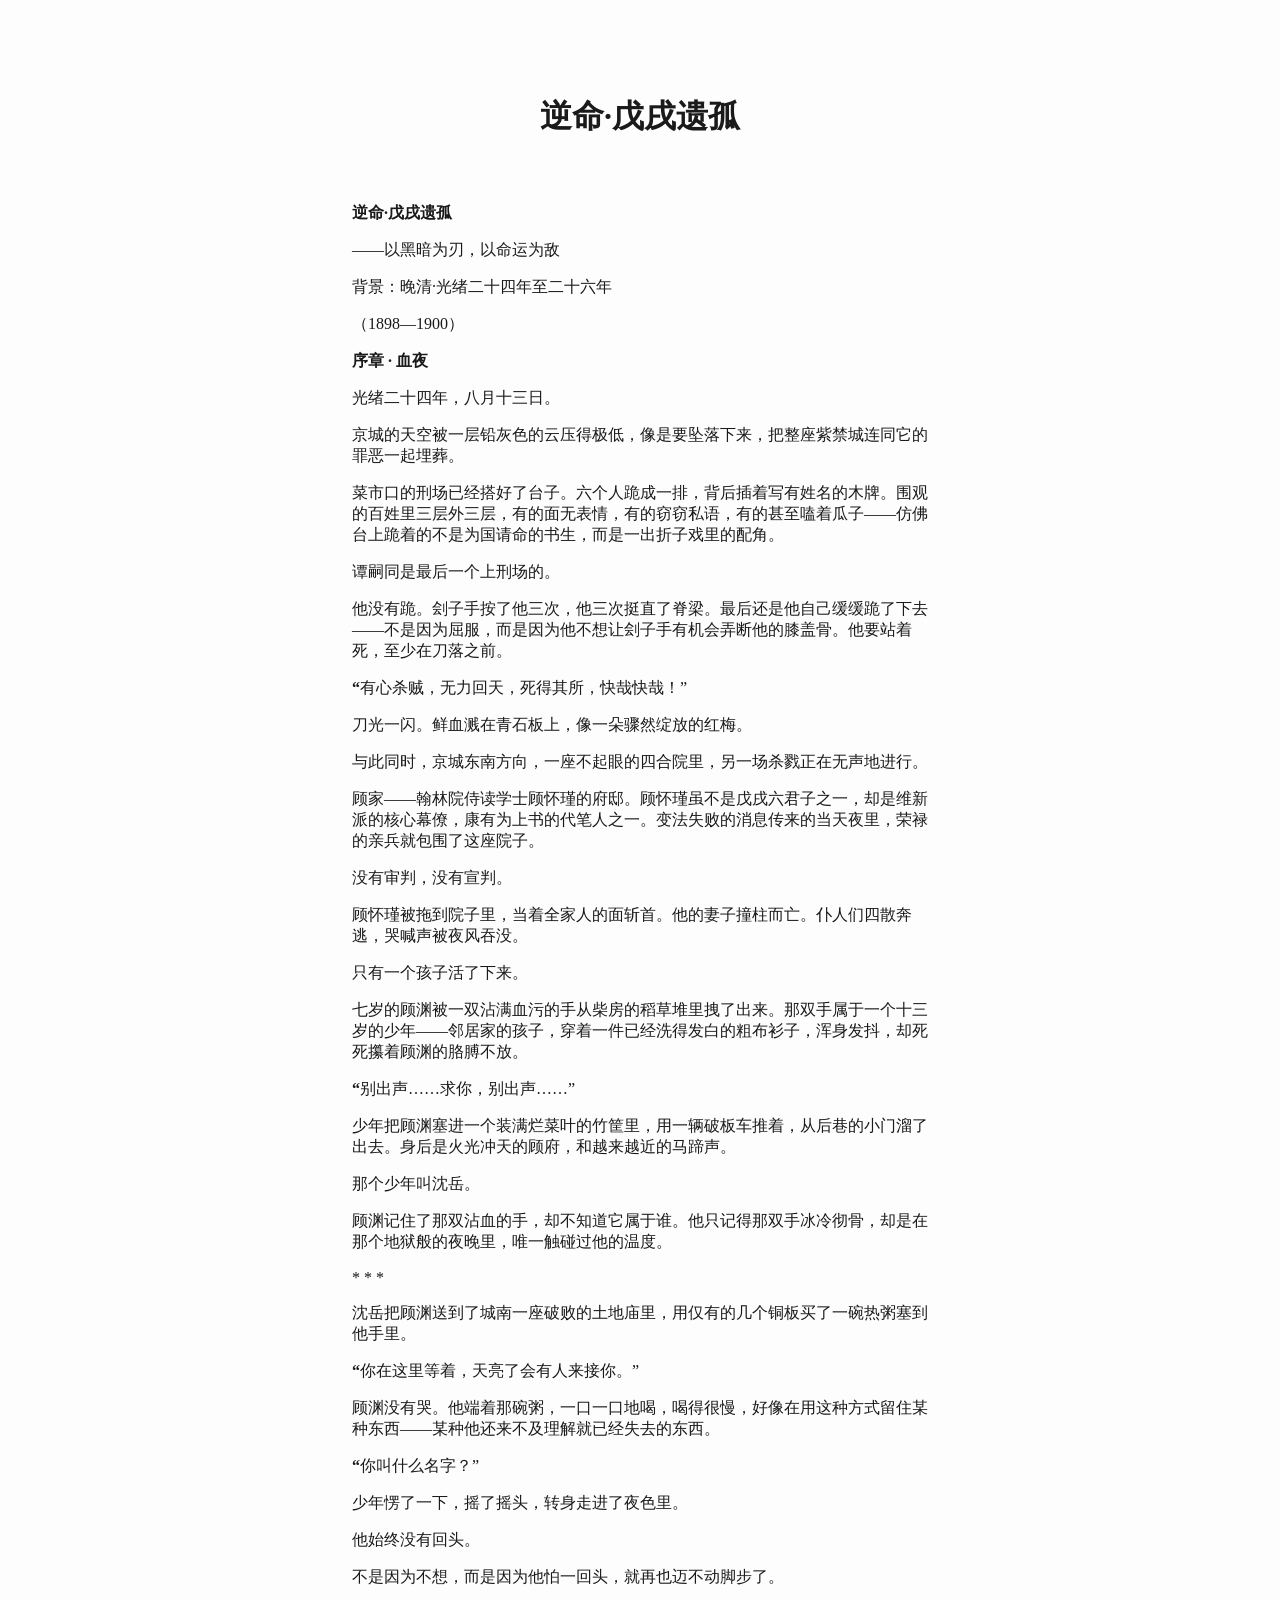
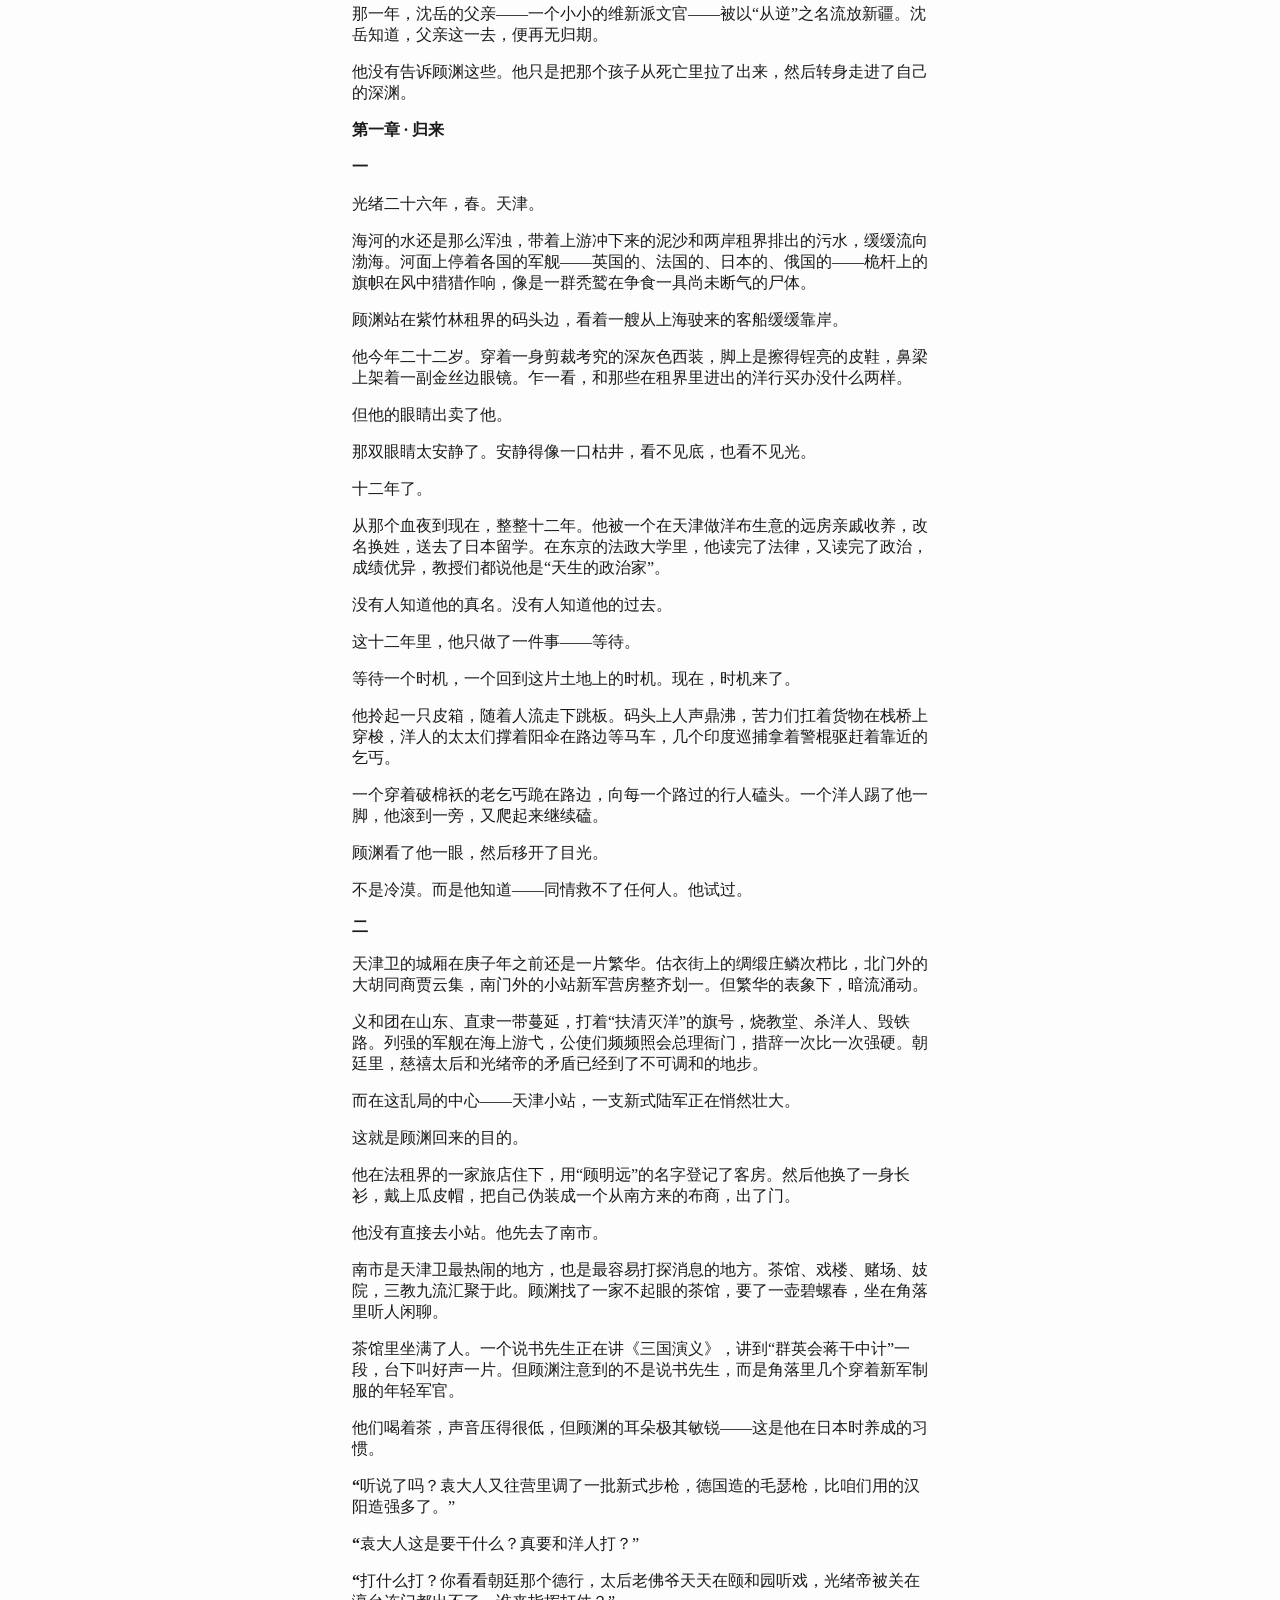
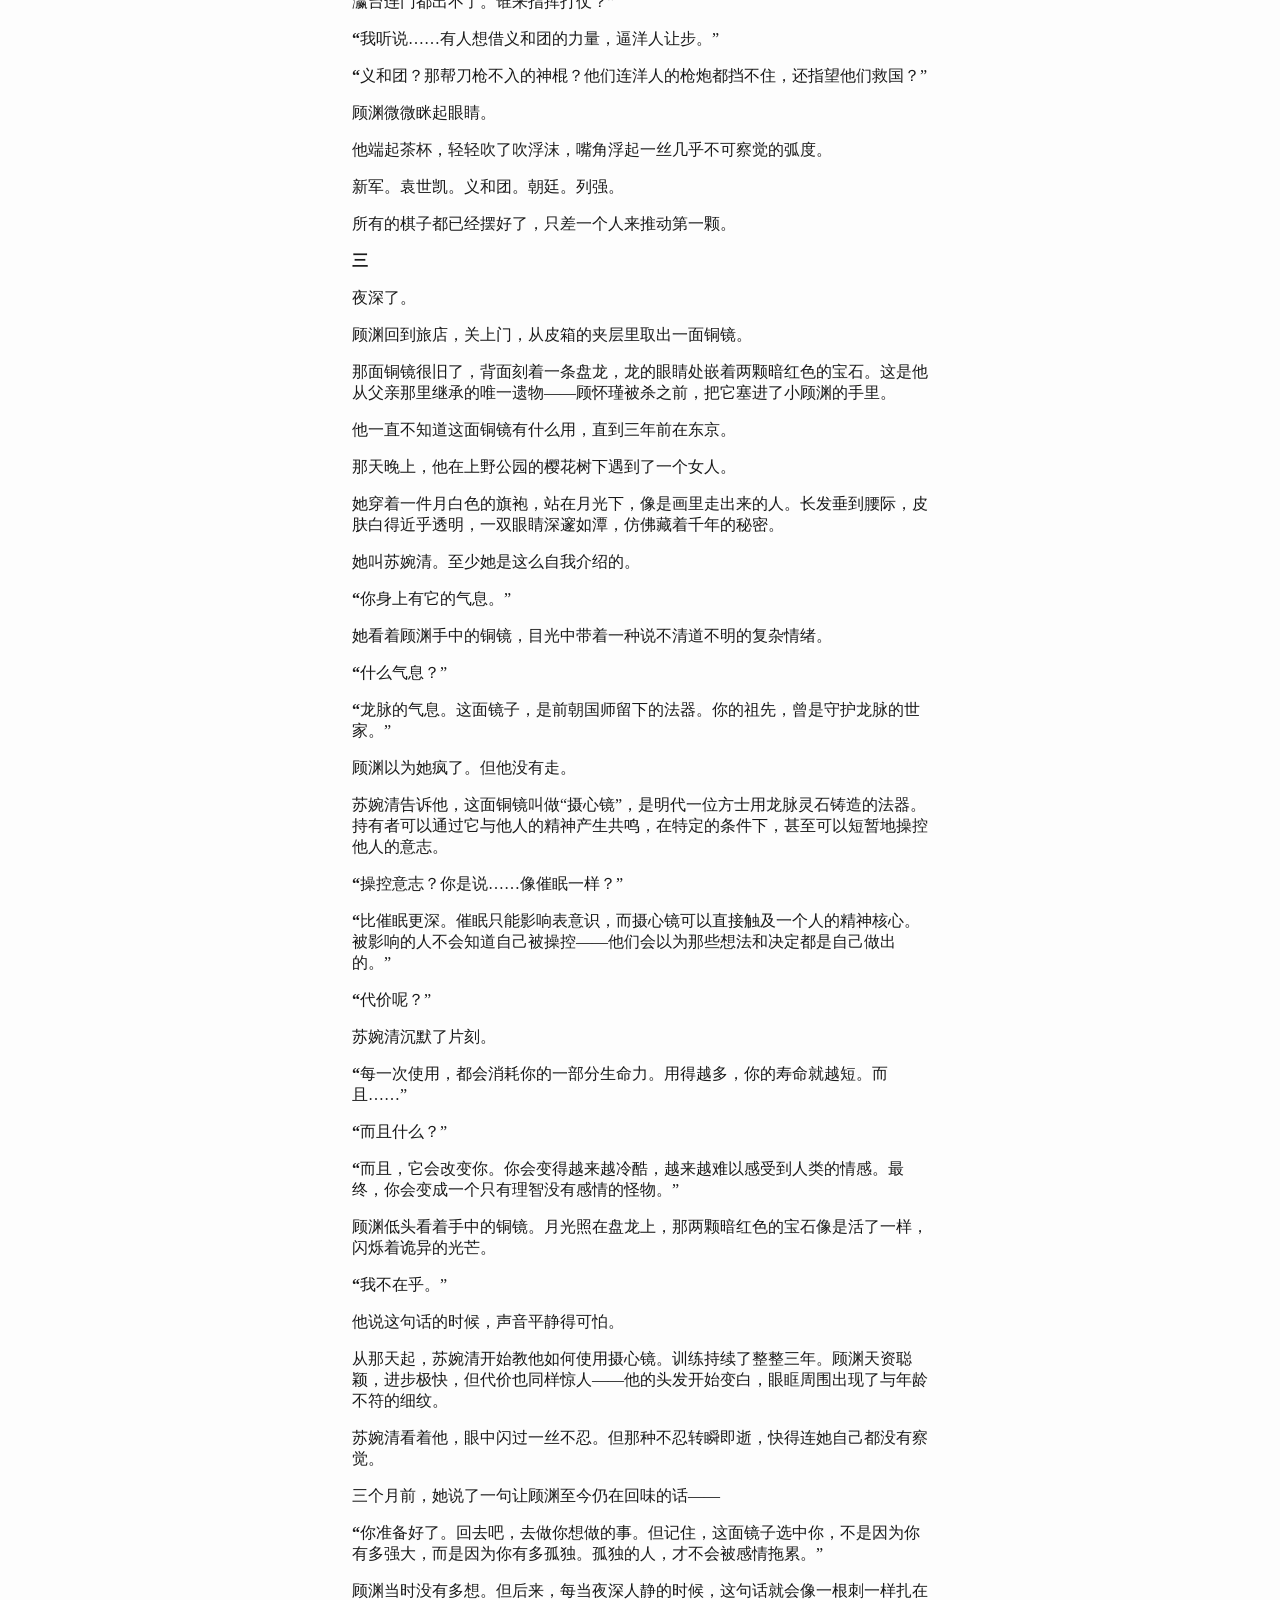
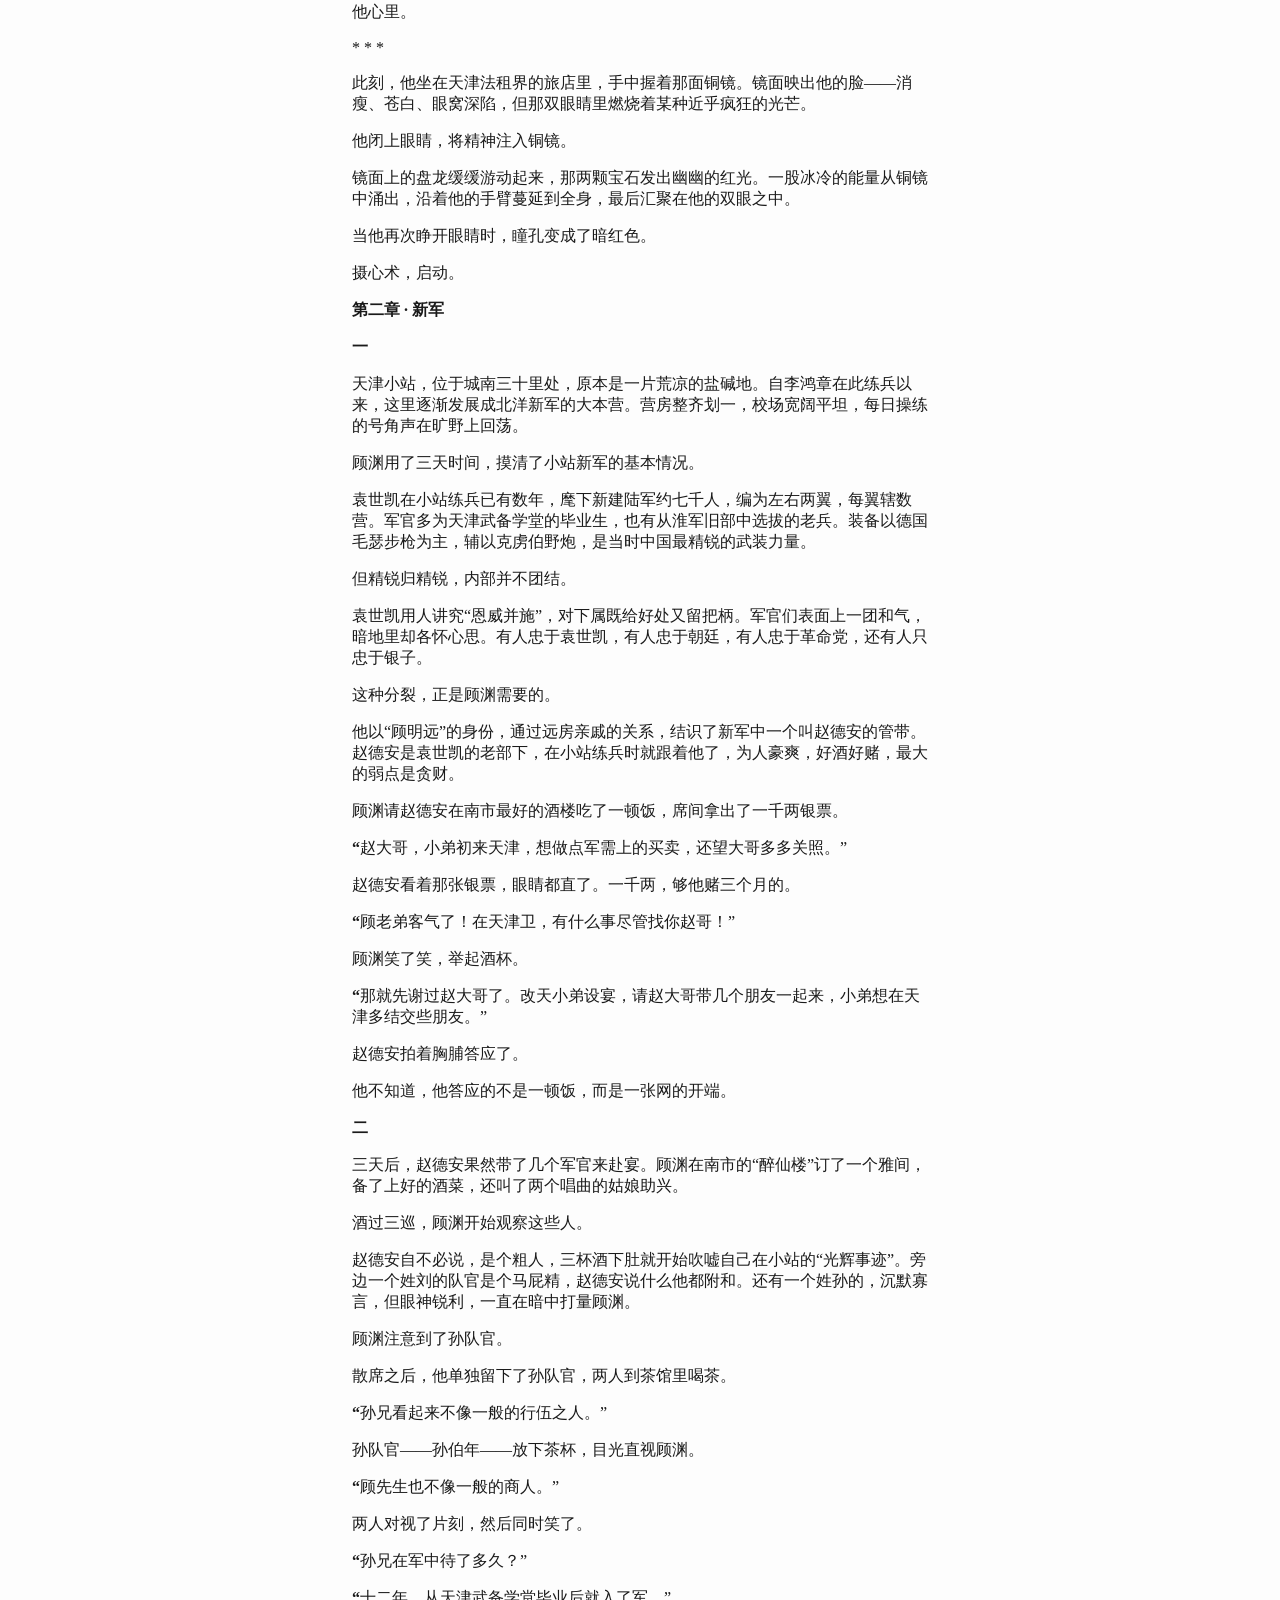
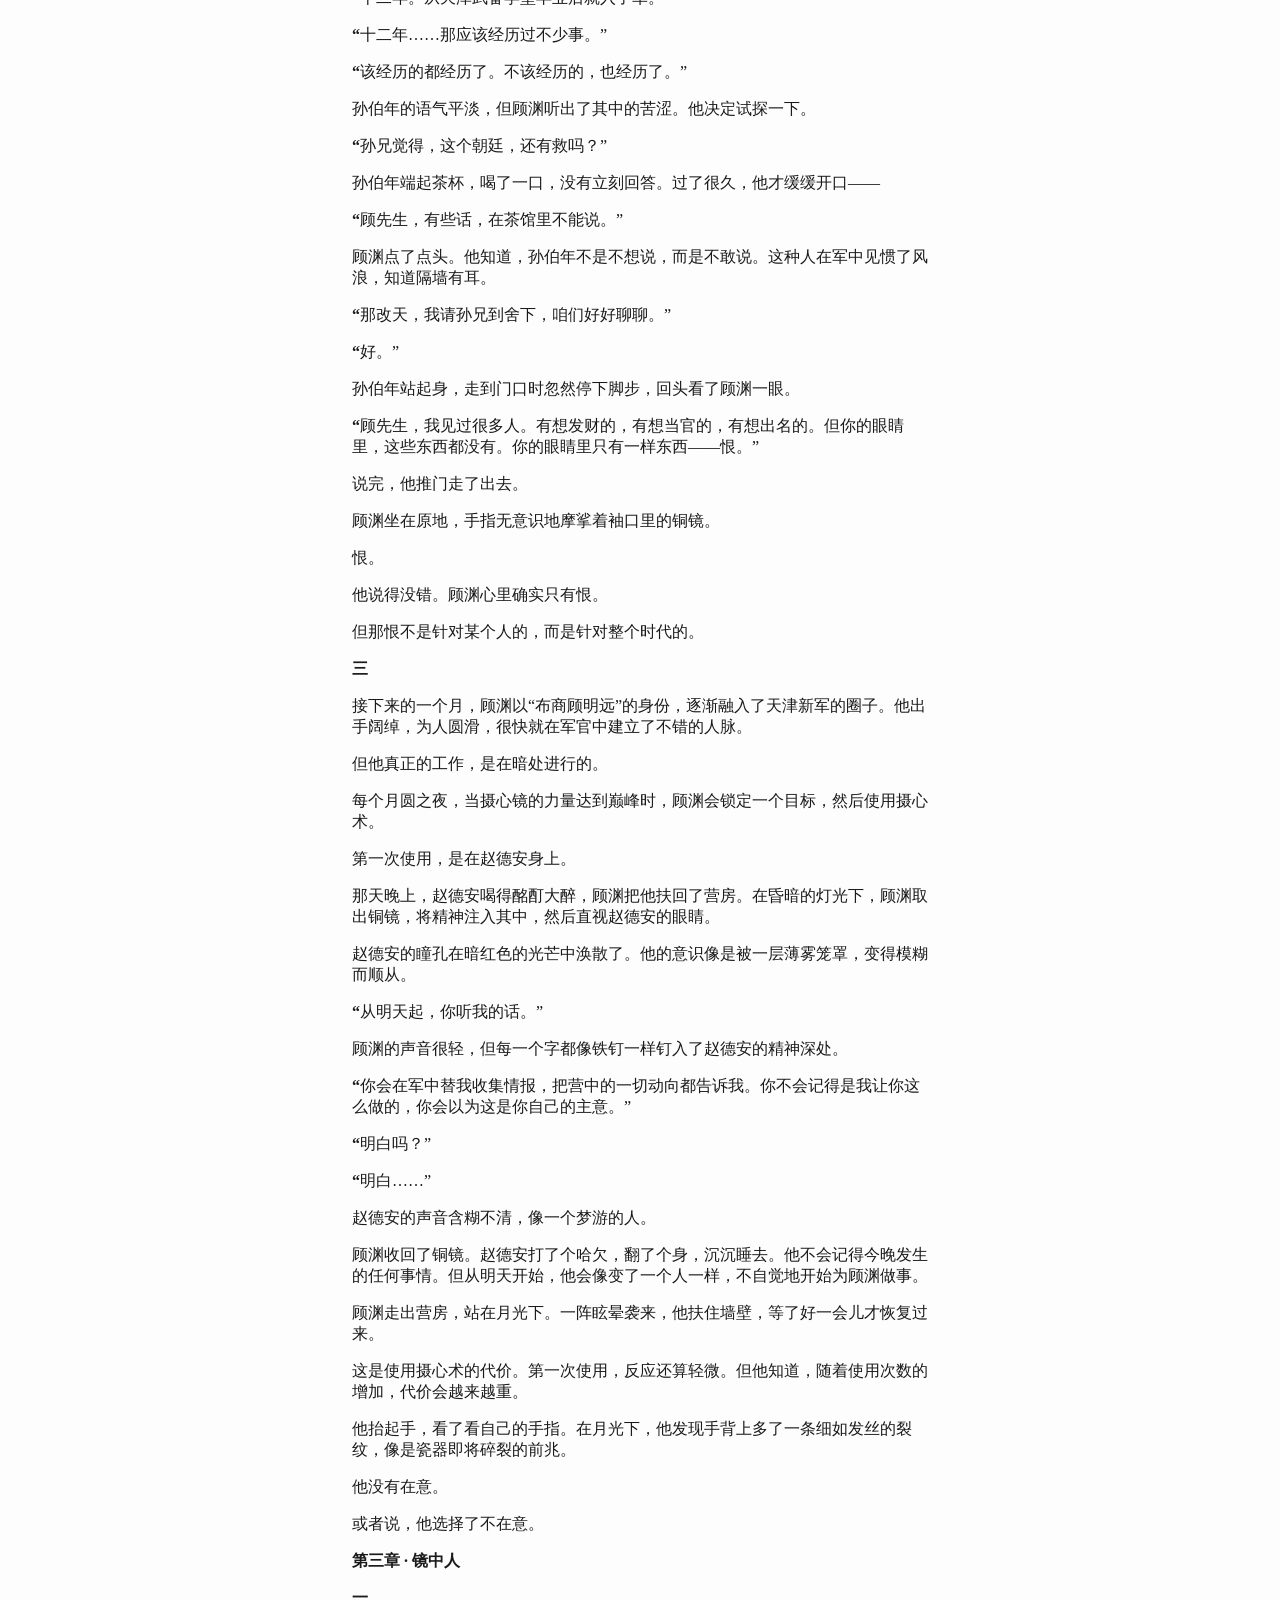
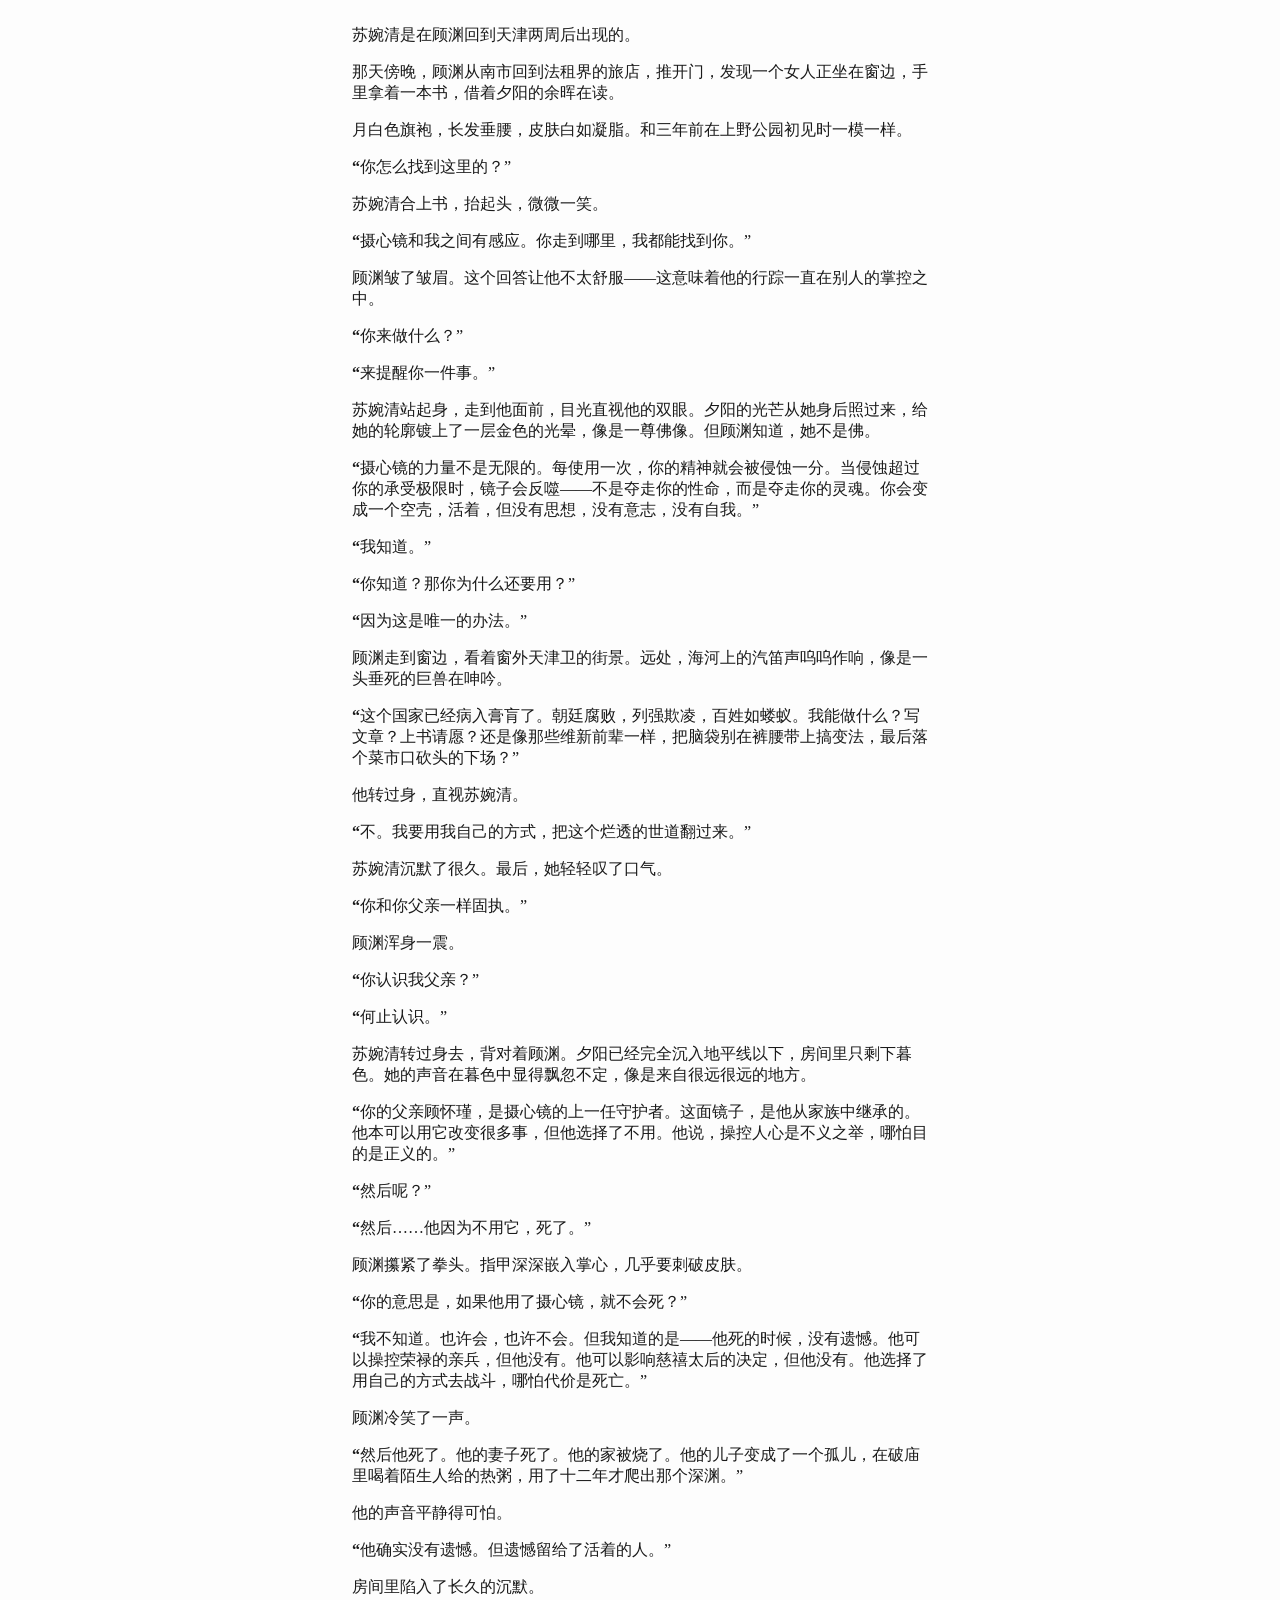
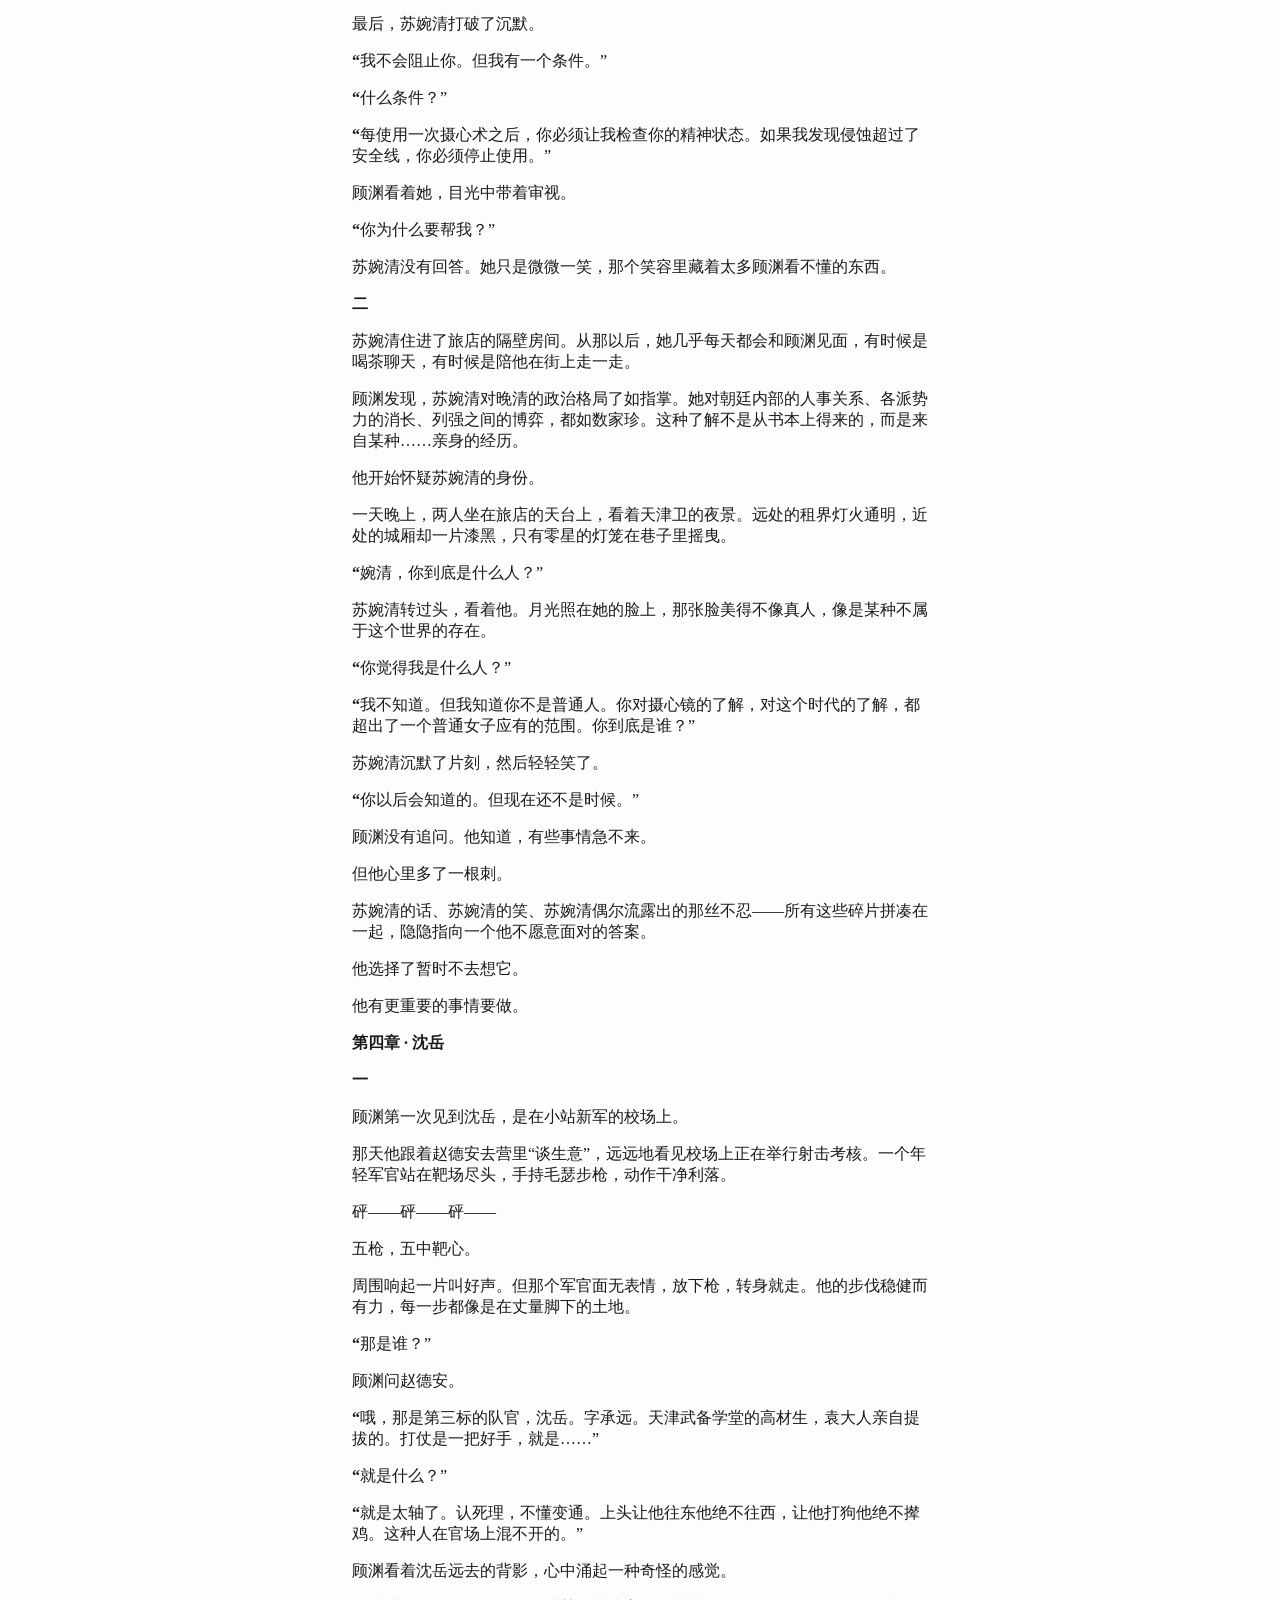
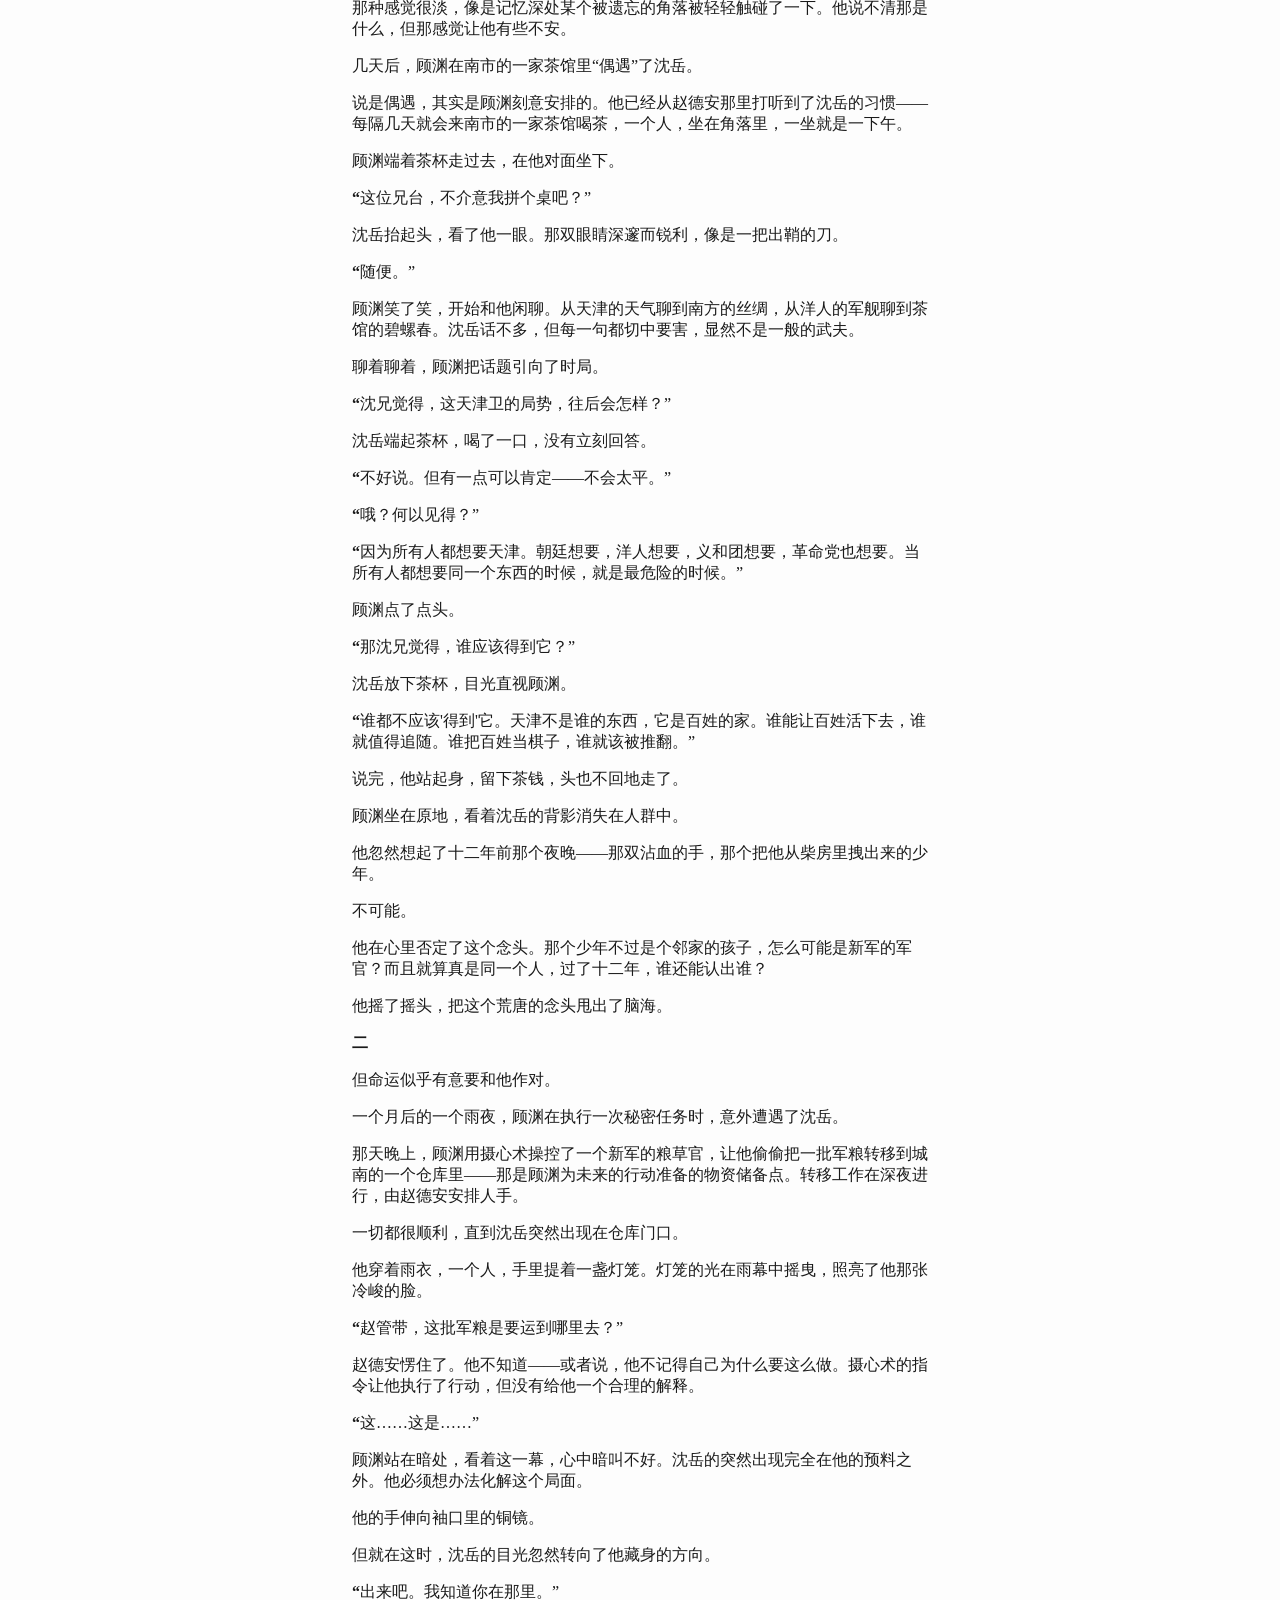
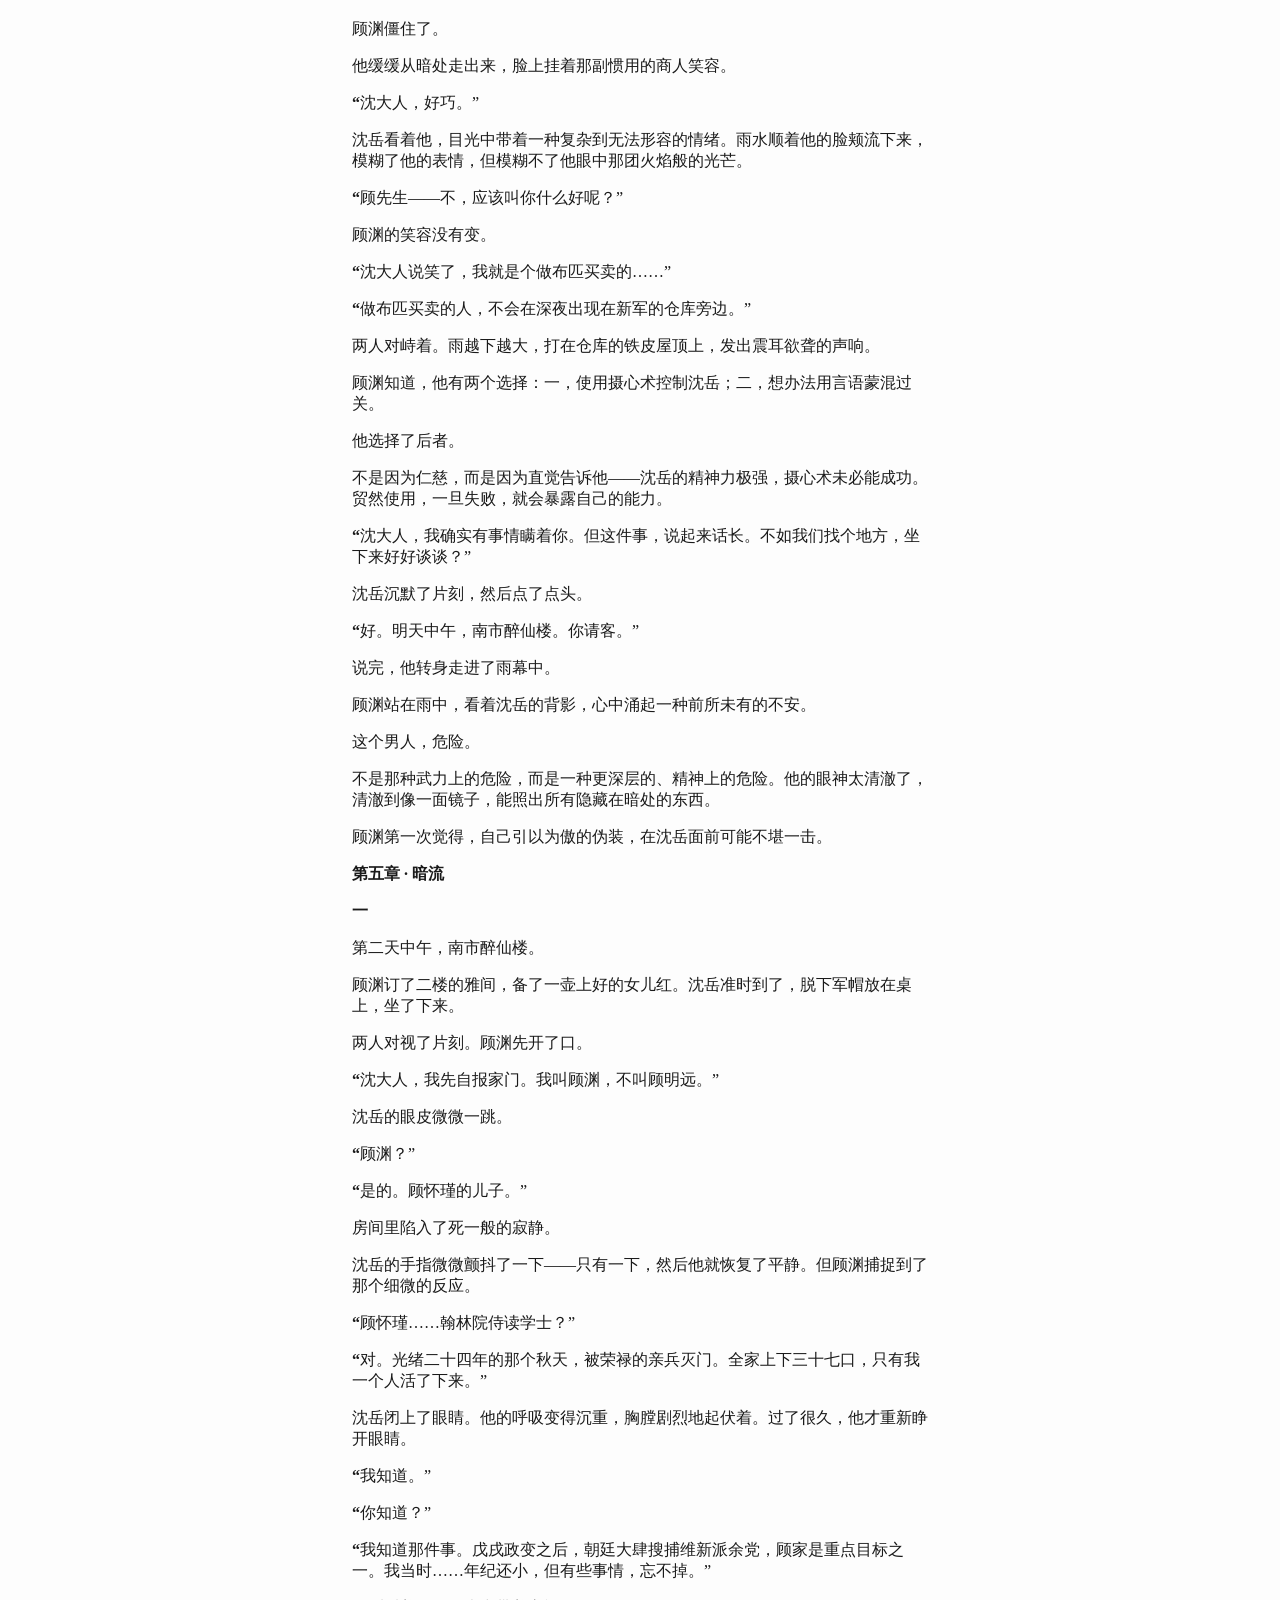
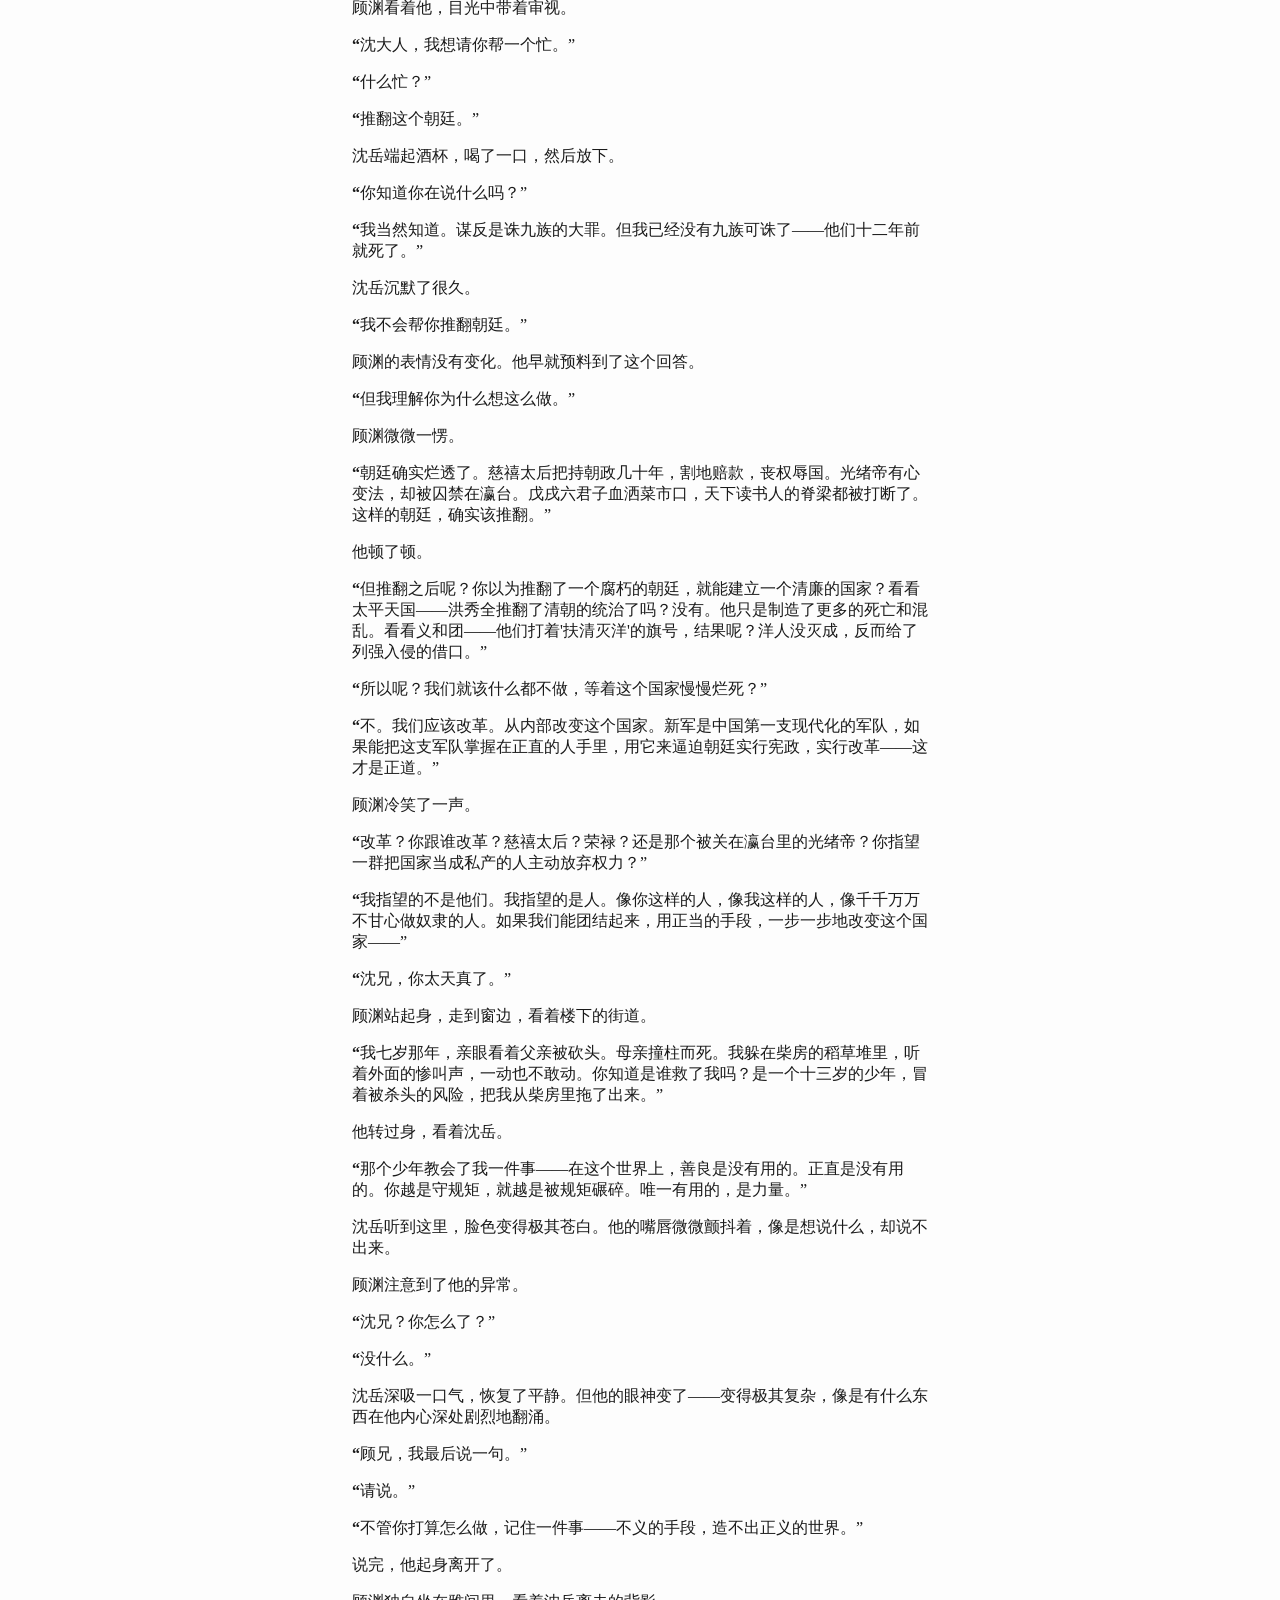
==== commit 4e0f3b2d: "Rename novel.html to index.html" ====
--- a/index.html
+++ b/index.html
@@ -1,18 +1,902 @@
 <!DOCTYPE html>
-<html lang="zh-CN">
-  <head>
-    <meta charset="UTF-8" />
-    <link rel="icon" type="image/svg+xml" href="/vite.svg" />
-    <meta name="viewport" content="width=device-width, initial-scale=1.0" />
-    <title>EDIYA EYEWEAR | 高端墨镜品牌</title>
-    <link rel="preconnect" href="https://fonts.googleapis.com">
-    <link rel="preconnect" href="https://fonts.gstatic.com" crossorigin>
-    <link href="https://fonts.googleapis.com/css2?family=Playfair+Display:wght@400;600;700&family=Inter:wght@300;400;500;600&display=swap" rel="stylesheet">
-    <script type="module" crossorigin src="/EDIYA/assets/index-BE6IQZ2K.js"></script>
-    <link rel="stylesheet" crossorigin href="/EDIYA/assets/index-cQPxm1Vq.css">
-  </head>
-  <body>
-    <div id="app"></div>-
-  </body>
+<html xmlns="http://www.w3.org/1999/xhtml">
+<head>
+  <meta charset="utf-8" />
+  <meta name="generator" content="pandoc" />
+  <meta name="viewport" content="width=device-width, initial-scale=1.0, user-scalable=yes" />
+  <title>逆命·戊戌遗孤</title>
+  <style>
+    /* Default styles provided by pandoc.
+    ** See https://pandoc.org/MANUAL.html#variables-for-html for config info.
+    */
+    html {
+      color: #1a1a1a;
+      background-color: #fdfdfd;
+    }
+    body {
+      margin: 0 auto;
+      max-width: 36em;
+      padding-left: 50px;
+      padding-right: 50px;
+      padding-top: 50px;
+      padding-bottom: 50px;
+      hyphens: auto;
+      overflow-wrap: break-word;
+      text-rendering: optimizeLegibility;
+      font-kerning: normal;
+    }
+    @media (max-width: 600px) {
+      body {
+        font-size: 0.9em;
+        padding: 12px;
+      }
+      h1 {
+        font-size: 1.8em;
+      }
+    }
+    @media print {
+      html {
+        background-color: white;
+      }
+      body {
+        background-color: transparent;
+        color: black;
+        font-size: 12pt;
+      }
+      p, h2, h3 {
+        orphans: 3;
+        widows: 3;
+      }
+      h2, h3, h4 {
+        page-break-after: avoid;
+      }
+    }
+    p {
+      margin: 1em 0;
+    }
+    a {
+      color: #1a1a1a;
+    }
+    a:visited {
+      color: #1a1a1a;
+    }
+    img {
+      max-width: 100%;
+    }
+    svg {
+      height: auto;
+      max-width: 100%;
+    }
+    h1, h2, h3, h4, h5, h6 {
+      margin-top: 1.4em;
+    }
+    h5, h6 {
+      font-size: 1em;
+      font-style: italic;
+    }
+    h6 {
+      font-weight: normal;
+    }
+    ol, ul {
+      padding-left: 1.7em;
+      margin-top: 1em;
+    }
+    li > ol, li > ul {
+      margin-top: 0;
+    }
+    blockquote {
+      margin: 1em 0 1em 1.7em;
+      padding-left: 1em;
+      border-left: 2px solid #e6e6e6;
+      color: #606060;
+    }
+    code {
+      white-space: pre-wrap;
+      font-family: Menlo, Monaco, Consolas, 'Lucida Console', monospace;
+      font-size: 85%;
+      margin: 0;
+      hyphens: manual;
+    }
+    pre {
+      margin: 1em 0;
+      overflow: auto;
+    }
+    pre code {
+      padding: 0;
+      overflow: visible;
+      overflow-wrap: normal;
+    }
+    .sourceCode {
+     background-color: transparent;
+     overflow: visible;
+    }
+    hr {
+      border: none;
+      border-top: 1px solid #1a1a1a;
+      height: 1px;
+      margin: 1em 0;
+    }
+    table {
+      margin: 1em 0;
+      border-collapse: collapse;
+      width: 100%;
+      overflow-x: auto;
+      display: block;
+      font-variant-numeric: lining-nums tabular-nums;
+    }
+    table caption {
+      margin-bottom: 0.75em;
+    }
+    tbody {
+      margin-top: 0.5em;
+      border-top: 1px solid #1a1a1a;
+      border-bottom: 1px solid #1a1a1a;
+    }
+    th {
+      border-top: 1px solid #1a1a1a;
+      padding: 0.25em 0.5em 0.25em 0.5em;
+    }
+    td {
+      padding: 0.125em 0.5em 0.25em 0.5em;
+    }
+    header {
+      margin-bottom: 4em;
+      text-align: center;
+    }
+    #TOC li {
+      list-style: none;
+    }
+    #TOC ul {
+      padding-left: 1.3em;
+    }
+    #TOC > ul {
+      padding-left: 0;
+    }
+    #TOC a:not(:hover) {
+      text-decoration: none;
+    }
+    span.smallcaps{font-variant: small-caps;}
+    div.columns{display: flex; gap: min(4vw, 1.5em);}
+    div.column{flex: auto; overflow-x: auto;}
+    div.hanging-indent{margin-left: 1.5em; text-indent: -1.5em;}
+    /* The extra [class] is a hack that increases specificity enough to
+       override a similar rule in reveal.js */
+    ul.task-list[class]{list-style: none;}
+    ul.task-list li input[type="checkbox"] {
+      font-size: inherit;
+      width: 0.8em;
+      margin: 0 0.8em 0.2em -1.6em;
+      vertical-align: middle;
+    }
+    .display.math{display: block; text-align: center; margin: 0.5rem auto;}
+  </style>
+</head>
+<body>
+<header id="title-block-header">
+<h1 class="title">逆命·戊戌遗孤</h1>
+</header>
+<p><strong>逆命·戊戌遗孤</strong></p>
+<p>——以黑暗为刃，以命运为敌</p>
+<p>背景：晚清·光绪二十四年至二十六年</p>
+<p>（1898—1900）</p>
+<p><strong>序章 · 血夜</strong></p>
+<p>光绪二十四年，八月十三日。</p>
+<p>京城的天空被一层铅灰色的云压得极低，像是要坠落下来，把整座紫禁城连同它的罪恶一起埋葬。</p>
+<p>菜市口的刑场已经搭好了台子。六个人跪成一排，背后插着写有姓名的木牌。围观的百姓里三层外三层，有的面无表情，有的窃窃私语，有的甚至嗑着瓜子——仿佛台上跪着的不是为国请命的书生，而是一出折子戏里的配角。</p>
+<p>谭嗣同是最后一个上刑场的。</p>
+<p>他没有跪。刽子手按了他三次，他三次挺直了脊梁。最后还是他自己缓缓跪了下去——不是因为屈服，而是因为他不想让刽子手有机会弄断他的膝盖骨。他要站着死，至少在刀落之前。</p>
+<p><strong>“</strong>有心杀贼，无力回天，死得其所，快哉快哉！”</p>
+<p>刀光一闪。鲜血溅在青石板上，像一朵骤然绽放的红梅。</p>
+<p>与此同时，京城东南方向，一座不起眼的四合院里，另一场杀戮正在无声地进行。</p>
+<p>顾家——翰林院侍读学士顾怀瑾的府邸。顾怀瑾虽不是戊戌六君子之一，却是维新派的核心幕僚，康有为上书的代笔人之一。变法失败的消息传来的当天夜里，荣禄的亲兵就包围了这座院子。</p>
+<p>没有审判，没有宣判。</p>
+<p>顾怀瑾被拖到院子里，当着全家人的面斩首。他的妻子撞柱而亡。仆人们四散奔逃，哭喊声被夜风吞没。</p>
+<p>只有一个孩子活了下来。</p>
+<p>七岁的顾渊被一双沾满血污的手从柴房的稻草堆里拽了出来。那双手属于一个十三岁的少年——邻居家的孩子，穿着一件已经洗得发白的粗布衫子，浑身发抖，却死死攥着顾渊的胳膊不放。</p>
+<p><strong>“</strong>别出声……求你，别出声……”</p>
+<p>少年把顾渊塞进一个装满烂菜叶的竹筐里，用一辆破板车推着，从后巷的小门溜了出去。身后是火光冲天的顾府，和越来越近的马蹄声。</p>
+<p>那个少年叫沈岳。</p>
+<p>顾渊记住了那双沾血的手，却不知道它属于谁。他只记得那双手冰冷彻骨，却是在那个地狱般的夜晚里，唯一触碰过他的温度。</p>
+<p>* * *</p>
+<p>沈岳把顾渊送到了城南一座破败的土地庙里，用仅有的几个铜板买了一碗热粥塞到他手里。</p>
+<p><strong>“</strong>你在这里等着，天亮了会有人来接你。”</p>
+<p>顾渊没有哭。他端着那碗粥，一口一口地喝，喝得很慢，好像在用这种方式留住某种东西——某种他还来不及理解就已经失去的东西。</p>
+<p><strong>“</strong>你叫什么名字？”</p>
+<p>少年愣了一下，摇了摇头，转身走进了夜色里。</p>
+<p>他始终没有回头。</p>
+<p>不是因为不想，而是因为他怕一回头，就再也迈不动脚步了。</p>
+<p>那一年，沈岳的父亲——一个小小的维新派文官——被以“从逆”之名流放新疆。沈岳知道，父亲这一去，便再无归期。</p>
+<p>他没有告诉顾渊这些。他只是把那个孩子从死亡里拉了出来，然后转身走进了自己的深渊。</p>
+<p><strong>第一章 · 归来</strong></p>
+<p><strong>一</strong></p>
+<p>光绪二十六年，春。天津。</p>
+<p>海河的水还是那么浑浊，带着上游冲下来的泥沙和两岸租界排出的污水，缓缓流向渤海。河面上停着各国的军舰——英国的、法国的、日本的、俄国的——桅杆上的旗帜在风中猎猎作响，像是一群秃鹫在争食一具尚未断气的尸体。</p>
+<p>顾渊站在紫竹林租界的码头边，看着一艘从上海驶来的客船缓缓靠岸。</p>
+<p>他今年二十二岁。穿着一身剪裁考究的深灰色西装，脚上是擦得锃亮的皮鞋，鼻梁上架着一副金丝边眼镜。乍一看，和那些在租界里进出的洋行买办没什么两样。</p>
+<p>但他的眼睛出卖了他。</p>
+<p>那双眼睛太安静了。安静得像一口枯井，看不见底，也看不见光。</p>
+<p>十二年了。</p>
+<p>从那个血夜到现在，整整十二年。他被一个在天津做洋布生意的远房亲戚收养，改名换姓，送去了日本留学。在东京的法政大学里，他读完了法律，又读完了政治，成绩优异，教授们都说他是“天生的政治家”。</p>
+<p>没有人知道他的真名。没有人知道他的过去。</p>
+<p>这十二年里，他只做了一件事——等待。</p>
+<p>等待一个时机，一个回到这片土地上的时机。现在，时机来了。</p>
+<p>他拎起一只皮箱，随着人流走下跳板。码头上人声鼎沸，苦力们扛着货物在栈桥上穿梭，洋人的太太们撑着阳伞在路边等马车，几个印度巡捕拿着警棍驱赶着靠近的乞丐。</p>
+<p>一个穿着破棉袄的老乞丐跪在路边，向每一个路过的行人磕头。一个洋人踢了他一脚，他滚到一旁，又爬起来继续磕。</p>
+<p>顾渊看了他一眼，然后移开了目光。</p>
+<p>不是冷漠。而是他知道——同情救不了任何人。他试过。</p>
+<p><strong>二</strong></p>
+<p>天津卫的城厢在庚子年之前还是一片繁华。估衣街上的绸缎庄鳞次栉比，北门外的大胡同商贾云集，南门外的小站新军营房整齐划一。但繁华的表象下，暗流涌动。</p>
+<p>义和团在山东、直隶一带蔓延，打着“扶清灭洋”的旗号，烧教堂、杀洋人、毁铁路。列强的军舰在海上游弋，公使们频频照会总理衙门，措辞一次比一次强硬。朝廷里，慈禧太后和光绪帝的矛盾已经到了不可调和的地步。</p>
+<p>而在这乱局的中心——天津小站，一支新式陆军正在悄然壮大。</p>
+<p>这就是顾渊回来的目的。</p>
+<p>他在法租界的一家旅店住下，用“顾明远”的名字登记了客房。然后他换了一身长衫，戴上瓜皮帽，把自己伪装成一个从南方来的布商，出了门。</p>
+<p>他没有直接去小站。他先去了南市。</p>
+<p>南市是天津卫最热闹的地方，也是最容易打探消息的地方。茶馆、戏楼、赌场、妓院，三教九流汇聚于此。顾渊找了一家不起眼的茶馆，要了一壶碧螺春，坐在角落里听人闲聊。</p>
+<p>茶馆里坐满了人。一个说书先生正在讲《三国演义》，讲到“群英会蒋干中计”一段，台下叫好声一片。但顾渊注意到的不是说书先生，而是角落里几个穿着新军制服的年轻军官。</p>
+<p>他们喝着茶，声音压得很低，但顾渊的耳朵极其敏锐——这是他在日本时养成的习惯。</p>
+<p><strong>“</strong>听说了吗？袁大人又往营里调了一批新式步枪，德国造的毛瑟枪，比咱们用的汉阳造强多了。”</p>
+<p><strong>“</strong>袁大人这是要干什么？真要和洋人打？”</p>
+<p><strong>“</strong>打什么打？你看看朝廷那个德行，太后老佛爷天天在颐和园听戏，光绪帝被关在瀛台连门都出不了。谁来指挥打仗？”</p>
+<p><strong>“</strong>我听说……有人想借义和团的力量，逼洋人让步。”</p>
+<p><strong>“</strong>义和团？那帮刀枪不入的神棍？他们连洋人的枪炮都挡不住，还指望他们救国？”</p>
+<p>顾渊微微眯起眼睛。</p>
+<p>他端起茶杯，轻轻吹了吹浮沫，嘴角浮起一丝几乎不可察觉的弧度。</p>
+<p>新军。袁世凯。义和团。朝廷。列强。</p>
+<p>所有的棋子都已经摆好了，只差一个人来推动第一颗。</p>
+<p><strong>三</strong></p>
+<p>夜深了。</p>
+<p>顾渊回到旅店，关上门，从皮箱的夹层里取出一面铜镜。</p>
+<p>那面铜镜很旧了，背面刻着一条盘龙，龙的眼睛处嵌着两颗暗红色的宝石。这是他从父亲那里继承的唯一遗物——顾怀瑾被杀之前，把它塞进了小顾渊的手里。</p>
+<p>他一直不知道这面铜镜有什么用，直到三年前在东京。</p>
+<p>那天晚上，他在上野公园的樱花树下遇到了一个女人。</p>
+<p>她穿着一件月白色的旗袍，站在月光下，像是画里走出来的人。长发垂到腰际，皮肤白得近乎透明，一双眼睛深邃如潭，仿佛藏着千年的秘密。</p>
+<p>她叫苏婉清。至少她是这么自我介绍的。</p>
+<p><strong>“</strong>你身上有它的气息。”</p>
+<p>她看着顾渊手中的铜镜，目光中带着一种说不清道不明的复杂情绪。</p>
+<p><strong>“</strong>什么气息？”</p>
+<p><strong>“</strong>龙脉的气息。这面镜子，是前朝国师留下的法器。你的祖先，曾是守护龙脉的世家。”</p>
+<p>顾渊以为她疯了。但他没有走。</p>
+<p>苏婉清告诉他，这面铜镜叫做“摄心镜”，是明代一位方士用龙脉灵石铸造的法器。持有者可以通过它与他人的精神产生共鸣，在特定的条件下，甚至可以短暂地操控他人的意志。</p>
+<p><strong>“</strong>操控意志？你是说……像催眠一样？”</p>
+<p><strong>“</strong>比催眠更深。催眠只能影响表意识，而摄心镜可以直接触及一个人的精神核心。被影响的人不会知道自己被操控——他们会以为那些想法和决定都是自己做出的。”</p>
+<p><strong>“</strong>代价呢？”</p>
+<p>苏婉清沉默了片刻。</p>
+<p><strong>“</strong>每一次使用，都会消耗你的一部分生命力。用得越多，你的寿命就越短。而且……”</p>
+<p><strong>“</strong>而且什么？”</p>
+<p><strong>“</strong>而且，它会改变你。你会变得越来越冷酷，越来越难以感受到人类的情感。最终，你会变成一个只有理智没有感情的怪物。”</p>
+<p>顾渊低头看着手中的铜镜。月光照在盘龙上，那两颗暗红色的宝石像是活了一样，闪烁着诡异的光芒。</p>
+<p><strong>“</strong>我不在乎。”</p>
+<p>他说这句话的时候，声音平静得可怕。</p>
+<p>从那天起，苏婉清开始教他如何使用摄心镜。训练持续了整整三年。顾渊天资聪颖，进步极快，但代价也同样惊人——他的头发开始变白，眼眶周围出现了与年龄不符的细纹。</p>
+<p>苏婉清看着他，眼中闪过一丝不忍。但那种不忍转瞬即逝，快得连她自己都没有察觉。</p>
+<p>三个月前，她说了一句让顾渊至今仍在回味的话——</p>
+<p><strong>“</strong>你准备好了。回去吧，去做你想做的事。但记住，这面镜子选中你，不是因为你有多强大，而是因为你有多孤独。孤独的人，才不会被感情拖累。”</p>
+<p>顾渊当时没有多想。但后来，每当夜深人静的时候，这句话就会像一根刺一样扎在他心里。</p>
+<p>* * *</p>
+<p>此刻，他坐在天津法租界的旅店里，手中握着那面铜镜。镜面映出他的脸——消瘦、苍白、眼窝深陷，但那双眼睛里燃烧着某种近乎疯狂的光芒。</p>
+<p>他闭上眼睛，将精神注入铜镜。</p>
+<p>镜面上的盘龙缓缓游动起来，那两颗宝石发出幽幽的红光。一股冰冷的能量从铜镜中涌出，沿着他的手臂蔓延到全身，最后汇聚在他的双眼之中。</p>
+<p>当他再次睁开眼睛时，瞳孔变成了暗红色。</p>
+<p>摄心术，启动。</p>
+<p><strong>第二章 · 新军</strong></p>
+<p><strong>一</strong></p>
+<p>天津小站，位于城南三十里处，原本是一片荒凉的盐碱地。自李鸿章在此练兵以来，这里逐渐发展成北洋新军的大本营。营房整齐划一，校场宽阔平坦，每日操练的号角声在旷野上回荡。</p>
+<p>顾渊用了三天时间，摸清了小站新军的基本情况。</p>
+<p>袁世凯在小站练兵已有数年，麾下新建陆军约七千人，编为左右两翼，每翼辖数营。军官多为天津武备学堂的毕业生，也有从淮军旧部中选拔的老兵。装备以德国毛瑟步枪为主，辅以克虏伯野炮，是当时中国最精锐的武装力量。</p>
+<p>但精锐归精锐，内部并不团结。</p>
+<p>袁世凯用人讲究“恩威并施”，对下属既给好处又留把柄。军官们表面上一团和气，暗地里却各怀心思。有人忠于袁世凯，有人忠于朝廷，有人忠于革命党，还有人只忠于银子。</p>
+<p>这种分裂，正是顾渊需要的。</p>
+<p>他以“顾明远”的身份，通过远房亲戚的关系，结识了新军中一个叫赵德安的管带。赵德安是袁世凯的老部下，在小站练兵时就跟着他了，为人豪爽，好酒好赌，最大的弱点是贪财。</p>
+<p>顾渊请赵德安在南市最好的酒楼吃了一顿饭，席间拿出了一千两银票。</p>
+<p><strong>“</strong>赵大哥，小弟初来天津，想做点军需上的买卖，还望大哥多多关照。”</p>
+<p>赵德安看着那张银票，眼睛都直了。一千两，够他赌三个月的。</p>
+<p><strong>“</strong>顾老弟客气了！在天津卫，有什么事尽管找你赵哥！”</p>
+<p>顾渊笑了笑，举起酒杯。</p>
+<p><strong>“</strong>那就先谢过赵大哥了。改天小弟设宴，请赵大哥带几个朋友一起来，小弟想在天津多结交些朋友。”</p>
+<p>赵德安拍着胸脯答应了。</p>
+<p>他不知道，他答应的不是一顿饭，而是一张网的开端。</p>
+<p><strong>二</strong></p>
+<p>三天后，赵德安果然带了几个军官来赴宴。顾渊在南市的“醉仙楼”订了一个雅间，备了上好的酒菜，还叫了两个唱曲的姑娘助兴。</p>
+<p>酒过三巡，顾渊开始观察这些人。</p>
+<p>赵德安自不必说，是个粗人，三杯酒下肚就开始吹嘘自己在小站的“光辉事迹”。旁边一个姓刘的队官是个马屁精，赵德安说什么他都附和。还有一个姓孙的，沉默寡言，但眼神锐利，一直在暗中打量顾渊。</p>
+<p>顾渊注意到了孙队官。</p>
+<p>散席之后，他单独留下了孙队官，两人到茶馆里喝茶。</p>
+<p><strong>“</strong>孙兄看起来不像一般的行伍之人。”</p>
+<p>孙队官——孙伯年——放下茶杯，目光直视顾渊。</p>
+<p><strong>“</strong>顾先生也不像一般的商人。”</p>
+<p>两人对视了片刻，然后同时笑了。</p>
+<p><strong>“</strong>孙兄在军中待了多久？”</p>
+<p><strong>“</strong>十二年。从天津武备学堂毕业后就入了军。”</p>
+<p><strong>“</strong>十二年……那应该经历过不少事。”</p>
+<p><strong>“</strong>该经历的都经历了。不该经历的，也经历了。”</p>
+<p>孙伯年的语气平淡，但顾渊听出了其中的苦涩。他决定试探一下。</p>
+<p><strong>“</strong>孙兄觉得，这个朝廷，还有救吗？”</p>
+<p>孙伯年端起茶杯，喝了一口，没有立刻回答。过了很久，他才缓缓开口——</p>
+<p><strong>“</strong>顾先生，有些话，在茶馆里不能说。”</p>
+<p>顾渊点了点头。他知道，孙伯年不是不想说，而是不敢说。这种人在军中见惯了风浪，知道隔墙有耳。</p>
+<p><strong>“</strong>那改天，我请孙兄到舍下，咱们好好聊聊。”</p>
+<p><strong>“</strong>好。”</p>
+<p>孙伯年站起身，走到门口时忽然停下脚步，回头看了顾渊一眼。</p>
+<p><strong>“</strong>顾先生，我见过很多人。有想发财的，有想当官的，有想出名的。但你的眼睛里，这些东西都没有。你的眼睛里只有一样东西——恨。”</p>
+<p>说完，他推门走了出去。</p>
+<p>顾渊坐在原地，手指无意识地摩挲着袖口里的铜镜。</p>
+<p>恨。</p>
+<p>他说得没错。顾渊心里确实只有恨。</p>
+<p>但那恨不是针对某个人的，而是针对整个时代的。</p>
+<p><strong>三</strong></p>
+<p>接下来的一个月，顾渊以“布商顾明远”的身份，逐渐融入了天津新军的圈子。他出手阔绰，为人圆滑，很快就在军官中建立了不错的人脉。</p>
+<p>但他真正的工作，是在暗处进行的。</p>
+<p>每个月圆之夜，当摄心镜的力量达到巅峰时，顾渊会锁定一个目标，然后使用摄心术。</p>
+<p>第一次使用，是在赵德安身上。</p>
+<p>那天晚上，赵德安喝得酩酊大醉，顾渊把他扶回了营房。在昏暗的灯光下，顾渊取出铜镜，将精神注入其中，然后直视赵德安的眼睛。</p>
+<p>赵德安的瞳孔在暗红色的光芒中涣散了。他的意识像是被一层薄雾笼罩，变得模糊而顺从。</p>
+<p><strong>“</strong>从明天起，你听我的话。”</p>
+<p>顾渊的声音很轻，但每一个字都像铁钉一样钉入了赵德安的精神深处。</p>
+<p><strong>“</strong>你会在军中替我收集情报，把营中的一切动向都告诉我。你不会记得是我让你这么做的，你会以为这是你自己的主意。”</p>
+<p><strong>“</strong>明白吗？”</p>
+<p><strong>“</strong>明白……”</p>
+<p>赵德安的声音含糊不清，像一个梦游的人。</p>
+<p>顾渊收回了铜镜。赵德安打了个哈欠，翻了个身，沉沉睡去。他不会记得今晚发生的任何事情。但从明天开始，他会像变了一个人一样，不自觉地开始为顾渊做事。</p>
+<p>顾渊走出营房，站在月光下。一阵眩晕袭来，他扶住墙壁，等了好一会儿才恢复过来。</p>
+<p>这是使用摄心术的代价。第一次使用，反应还算轻微。但他知道，随着使用次数的增加，代价会越来越重。</p>
+<p>他抬起手，看了看自己的手指。在月光下，他发现手背上多了一条细如发丝的裂纹，像是瓷器即将碎裂的前兆。</p>
+<p>他没有在意。</p>
+<p>或者说，他选择了不在意。</p>
+<p><strong>第三章 · 镜中人</strong></p>
+<p><strong>一</strong></p>
+<p>苏婉清是在顾渊回到天津两周后出现的。</p>
+<p>那天傍晚，顾渊从南市回到法租界的旅店，推开门，发现一个女人正坐在窗边，手里拿着一本书，借着夕阳的余晖在读。</p>
+<p>月白色旗袍，长发垂腰，皮肤白如凝脂。和三年前在上野公园初见时一模一样。</p>
+<p><strong>“</strong>你怎么找到这里的？”</p>
+<p>苏婉清合上书，抬起头，微微一笑。</p>
+<p><strong>“</strong>摄心镜和我之间有感应。你走到哪里，我都能找到你。”</p>
+<p>顾渊皱了皱眉。这个回答让他不太舒服——这意味着他的行踪一直在别人的掌控之中。</p>
+<p><strong>“</strong>你来做什么？”</p>
+<p><strong>“</strong>来提醒你一件事。”</p>
+<p>苏婉清站起身，走到他面前，目光直视他的双眼。夕阳的光芒从她身后照过来，给她的轮廓镀上了一层金色的光晕，像是一尊佛像。但顾渊知道，她不是佛。</p>
+<p><strong>“</strong>摄心镜的力量不是无限的。每使用一次，你的精神就会被侵蚀一分。当侵蚀超过你的承受极限时，镜子会反噬——不是夺走你的性命，而是夺走你的灵魂。你会变成一个空壳，活着，但没有思想，没有意志，没有自我。”</p>
+<p><strong>“</strong>我知道。”</p>
+<p><strong>“</strong>你知道？那你为什么还要用？”</p>
+<p><strong>“</strong>因为这是唯一的办法。”</p>
+<p>顾渊走到窗边，看着窗外天津卫的街景。远处，海河上的汽笛声呜呜作响，像是一头垂死的巨兽在呻吟。</p>
+<p><strong>“</strong>这个国家已经病入膏肓了。朝廷腐败，列强欺凌，百姓如蝼蚁。我能做什么？写文章？上书请愿？还是像那些维新前辈一样，把脑袋别在裤腰带上搞变法，最后落个菜市口砍头的下场？”</p>
+<p>他转过身，直视苏婉清。</p>
+<p><strong>“</strong>不。我要用我自己的方式，把这个烂透的世道翻过来。”</p>
+<p>苏婉清沉默了很久。最后，她轻轻叹了口气。</p>
+<p><strong>“</strong>你和你父亲一样固执。”</p>
+<p>顾渊浑身一震。</p>
+<p><strong>“</strong>你认识我父亲？”</p>
+<p><strong>“</strong>何止认识。”</p>
+<p>苏婉清转过身去，背对着顾渊。夕阳已经完全沉入地平线以下，房间里只剩下暮色。她的声音在暮色中显得飘忽不定，像是来自很远很远的地方。</p>
+<p><strong>“</strong>你的父亲顾怀瑾，是摄心镜的上一任守护者。这面镜子，是他从家族中继承的。他本可以用它改变很多事，但他选择了不用。他说，操控人心是不义之举，哪怕目的是正义的。”</p>
+<p><strong>“</strong>然后呢？”</p>
+<p><strong>“</strong>然后……他因为不用它，死了。”</p>
+<p>顾渊攥紧了拳头。指甲深深嵌入掌心，几乎要刺破皮肤。</p>
+<p><strong>“</strong>你的意思是，如果他用了摄心镜，就不会死？”</p>
+<p><strong>“</strong>我不知道。也许会，也许不会。但我知道的是——他死的时候，没有遗憾。他可以操控荣禄的亲兵，但他没有。他可以影响慈禧太后的决定，但他没有。他选择了用自己的方式去战斗，哪怕代价是死亡。”</p>
+<p>顾渊冷笑了一声。</p>
+<p><strong>“</strong>然后他死了。他的妻子死了。他的家被烧了。他的儿子变成了一个孤儿，在破庙里喝着陌生人给的热粥，用了十二年才爬出那个深渊。”</p>
+<p>他的声音平静得可怕。</p>
+<p><strong>“</strong>他确实没有遗憾。但遗憾留给了活着的人。”</p>
+<p>房间里陷入了长久的沉默。</p>
+<p>最后，苏婉清打破了沉默。</p>
+<p><strong>“</strong>我不会阻止你。但我有一个条件。”</p>
+<p><strong>“</strong>什么条件？”</p>
+<p><strong>“</strong>每使用一次摄心术之后，你必须让我检查你的精神状态。如果我发现侵蚀超过了安全线，你必须停止使用。”</p>
+<p>顾渊看着她，目光中带着审视。</p>
+<p><strong>“</strong>你为什么要帮我？”</p>
+<p>苏婉清没有回答。她只是微微一笑，那个笑容里藏着太多顾渊看不懂的东西。</p>
+<p><strong>二</strong></p>
+<p>苏婉清住进了旅店的隔壁房间。从那以后，她几乎每天都会和顾渊见面，有时候是喝茶聊天，有时候是陪他在街上走一走。</p>
+<p>顾渊发现，苏婉清对晚清的政治格局了如指掌。她对朝廷内部的人事关系、各派势力的消长、列强之间的博弈，都如数家珍。这种了解不是从书本上得来的，而是来自某种……亲身的经历。</p>
+<p>他开始怀疑苏婉清的身份。</p>
+<p>一天晚上，两人坐在旅店的天台上，看着天津卫的夜景。远处的租界灯火通明，近处的城厢却一片漆黑，只有零星的灯笼在巷子里摇曳。</p>
+<p><strong>“</strong>婉清，你到底是什么人？”</p>
+<p>苏婉清转过头，看着他。月光照在她的脸上，那张脸美得不像真人，像是某种不属于这个世界的存在。</p>
+<p><strong>“</strong>你觉得我是什么人？”</p>
+<p><strong>“</strong>我不知道。但我知道你不是普通人。你对摄心镜的了解，对这个时代的了解，都超出了一个普通女子应有的范围。你到底是谁？”</p>
+<p>苏婉清沉默了片刻，然后轻轻笑了。</p>
+<p><strong>“</strong>你以后会知道的。但现在还不是时候。”</p>
+<p>顾渊没有追问。他知道，有些事情急不来。</p>
+<p>但他心里多了一根刺。</p>
+<p>苏婉清的话、苏婉清的笑、苏婉清偶尔流露出的那丝不忍——所有这些碎片拼凑在一起，隐隐指向一个他不愿意面对的答案。</p>
+<p>他选择了暂时不去想它。</p>
+<p>他有更重要的事情要做。</p>
+<p><strong>第四章 · 沈岳</strong></p>
+<p><strong>一</strong></p>
+<p>顾渊第一次见到沈岳，是在小站新军的校场上。</p>
+<p>那天他跟着赵德安去营里“谈生意”，远远地看见校场上正在举行射击考核。一个年轻军官站在靶场尽头，手持毛瑟步枪，动作干净利落。</p>
+<p>砰——砰——砰——</p>
+<p>五枪，五中靶心。</p>
+<p>周围响起一片叫好声。但那个军官面无表情，放下枪，转身就走。他的步伐稳健而有力，每一步都像是在丈量脚下的土地。</p>
+<p><strong>“</strong>那是谁？”</p>
+<p>顾渊问赵德安。</p>
+<p><strong>“</strong>哦，那是第三标的队官，沈岳。字承远。天津武备学堂的高材生，袁大人亲自提拔的。打仗是一把好手，就是……”</p>
+<p><strong>“</strong>就是什么？”</p>
+<p><strong>“</strong>就是太轴了。认死理，不懂变通。上头让他往东他绝不往西，让他打狗他绝不撵鸡。这种人在官场上混不开的。”</p>
+<p>顾渊看着沈岳远去的背影，心中涌起一种奇怪的感觉。</p>
+<p>那种感觉很淡，像是记忆深处某个被遗忘的角落被轻轻触碰了一下。他说不清那是什么，但那感觉让他有些不安。</p>
+<p>几天后，顾渊在南市的一家茶馆里“偶遇”了沈岳。</p>
+<p>说是偶遇，其实是顾渊刻意安排的。他已经从赵德安那里打听到了沈岳的习惯——每隔几天就会来南市的一家茶馆喝茶，一个人，坐在角落里，一坐就是一下午。</p>
+<p>顾渊端着茶杯走过去，在他对面坐下。</p>
+<p><strong>“</strong>这位兄台，不介意我拼个桌吧？”</p>
+<p>沈岳抬起头，看了他一眼。那双眼睛深邃而锐利，像是一把出鞘的刀。</p>
+<p><strong>“</strong>随便。”</p>
+<p>顾渊笑了笑，开始和他闲聊。从天津的天气聊到南方的丝绸，从洋人的军舰聊到茶馆的碧螺春。沈岳话不多，但每一句都切中要害，显然不是一般的武夫。</p>
+<p>聊着聊着，顾渊把话题引向了时局。</p>
+<p><strong>“</strong>沈兄觉得，这天津卫的局势，往后会怎样？”</p>
+<p>沈岳端起茶杯，喝了一口，没有立刻回答。</p>
+<p><strong>“</strong>不好说。但有一点可以肯定——不会太平。”</p>
+<p><strong>“</strong>哦？何以见得？”</p>
+<p><strong>“</strong>因为所有人都想要天津。朝廷想要，洋人想要，义和团想要，革命党也想要。当所有人都想要同一个东西的时候，就是最危险的时候。”</p>
+<p>顾渊点了点头。</p>
+<p><strong>“</strong>那沈兄觉得，谁应该得到它？”</p>
+<p>沈岳放下茶杯，目光直视顾渊。</p>
+<p><strong>“</strong>谁都不应该'得到'它。天津不是谁的东西，它是百姓的家。谁能让百姓活下去，谁就值得追随。谁把百姓当棋子，谁就该被推翻。”</p>
+<p>说完，他站起身，留下茶钱，头也不回地走了。</p>
+<p>顾渊坐在原地，看着沈岳的背影消失在人群中。</p>
+<p>他忽然想起了十二年前那个夜晚——那双沾血的手，那个把他从柴房里拽出来的少年。</p>
+<p>不可能。</p>
+<p>他在心里否定了这个念头。那个少年不过是个邻家的孩子，怎么可能是新军的军官？而且就算真是同一个人，过了十二年，谁还能认出谁？</p>
+<p>他摇了摇头，把这个荒唐的念头甩出了脑海。</p>
+<p><strong>二</strong></p>
+<p>但命运似乎有意要和他作对。</p>
+<p>一个月后的一个雨夜，顾渊在执行一次秘密任务时，意外遭遇了沈岳。</p>
+<p>那天晚上，顾渊用摄心术操控了一个新军的粮草官，让他偷偷把一批军粮转移到城南的一个仓库里——那是顾渊为未来的行动准备的物资储备点。转移工作在深夜进行，由赵德安安排人手。</p>
+<p>一切都很顺利，直到沈岳突然出现在仓库门口。</p>
+<p>他穿着雨衣，一个人，手里提着一盏灯笼。灯笼的光在雨幕中摇曳，照亮了他那张冷峻的脸。</p>
+<p><strong>“</strong>赵管带，这批军粮是要运到哪里去？”</p>
+<p>赵德安愣住了。他不知道——或者说，他不记得自己为什么要这么做。摄心术的指令让他执行了行动，但没有给他一个合理的解释。</p>
+<p><strong>“</strong>这……这是……”</p>
+<p>顾渊站在暗处，看着这一幕，心中暗叫不好。沈岳的突然出现完全在他的预料之外。他必须想办法化解这个局面。</p>
+<p>他的手伸向袖口里的铜镜。</p>
+<p>但就在这时，沈岳的目光忽然转向了他藏身的方向。</p>
+<p><strong>“</strong>出来吧。我知道你在那里。”</p>
+<p>顾渊僵住了。</p>
+<p>他缓缓从暗处走出来，脸上挂着那副惯用的商人笑容。</p>
+<p><strong>“</strong>沈大人，好巧。”</p>
+<p>沈岳看着他，目光中带着一种复杂到无法形容的情绪。雨水顺着他的脸颊流下来，模糊了他的表情，但模糊不了他眼中那团火焰般的光芒。</p>
+<p><strong>“</strong>顾先生——不，应该叫你什么好呢？”</p>
+<p>顾渊的笑容没有变。</p>
+<p><strong>“</strong>沈大人说笑了，我就是个做布匹买卖的……”</p>
+<p><strong>“</strong>做布匹买卖的人，不会在深夜出现在新军的仓库旁边。”</p>
+<p>两人对峙着。雨越下越大，打在仓库的铁皮屋顶上，发出震耳欲聋的声响。</p>
+<p>顾渊知道，他有两个选择：一，使用摄心术控制沈岳；二，想办法用言语蒙混过关。</p>
+<p>他选择了后者。</p>
+<p>不是因为仁慈，而是因为直觉告诉他——沈岳的精神力极强，摄心术未必能成功。贸然使用，一旦失败，就会暴露自己的能力。</p>
+<p><strong>“</strong>沈大人，我确实有事情瞒着你。但这件事，说起来话长。不如我们找个地方，坐下来好好谈谈？”</p>
+<p>沈岳沉默了片刻，然后点了点头。</p>
+<p><strong>“</strong>好。明天中午，南市醉仙楼。你请客。”</p>
+<p>说完，他转身走进了雨幕中。</p>
+<p>顾渊站在雨中，看着沈岳的背影，心中涌起一种前所未有的不安。</p>
+<p>这个男人，危险。</p>
+<p>不是那种武力上的危险，而是一种更深层的、精神上的危险。他的眼神太清澈了，清澈到像一面镜子，能照出所有隐藏在暗处的东西。</p>
+<p>顾渊第一次觉得，自己引以为傲的伪装，在沈岳面前可能不堪一击。</p>
+<p><strong>第五章 · 暗流</strong></p>
+<p><strong>一</strong></p>
+<p>第二天中午，南市醉仙楼。</p>
+<p>顾渊订了二楼的雅间，备了一壶上好的女儿红。沈岳准时到了，脱下军帽放在桌上，坐了下来。</p>
+<p>两人对视了片刻。顾渊先开了口。</p>
+<p><strong>“</strong>沈大人，我先自报家门。我叫顾渊，不叫顾明远。”</p>
+<p>沈岳的眼皮微微一跳。</p>
+<p><strong>“</strong>顾渊？”</p>
+<p><strong>“</strong>是的。顾怀瑾的儿子。”</p>
+<p>房间里陷入了死一般的寂静。</p>
+<p>沈岳的手指微微颤抖了一下——只有一下，然后他就恢复了平静。但顾渊捕捉到了那个细微的反应。</p>
+<p><strong>“</strong>顾怀瑾……翰林院侍读学士？”</p>
+<p><strong>“</strong>对。光绪二十四年的那个秋天，被荣禄的亲兵灭门。全家上下三十七口，只有我一个人活了下来。”</p>
+<p>沈岳闭上了眼睛。他的呼吸变得沉重，胸膛剧烈地起伏着。过了很久，他才重新睁开眼睛。</p>
+<p><strong>“</strong>我知道。”</p>
+<p><strong>“</strong>你知道？”</p>
+<p><strong>“</strong>我知道那件事。戊戌政变之后，朝廷大肆搜捕维新派余党，顾家是重点目标之一。我当时……年纪还小，但有些事情，忘不掉。”</p>
+<p>顾渊看着他，目光中带着审视。</p>
+<p><strong>“</strong>沈大人，我想请你帮一个忙。”</p>
+<p><strong>“</strong>什么忙？”</p>
+<p><strong>“</strong>推翻这个朝廷。”</p>
+<p>沈岳端起酒杯，喝了一口，然后放下。</p>
+<p><strong>“</strong>你知道你在说什么吗？”</p>
+<p><strong>“</strong>我当然知道。谋反是诛九族的大罪。但我已经没有九族可诛了——他们十二年前就死了。”</p>
+<p>沈岳沉默了很久。</p>
+<p><strong>“</strong>我不会帮你推翻朝廷。”</p>
+<p>顾渊的表情没有变化。他早就预料到了这个回答。</p>
+<p><strong>“</strong>但我理解你为什么想这么做。”</p>
+<p>顾渊微微一愣。</p>
+<p><strong>“</strong>朝廷确实烂透了。慈禧太后把持朝政几十年，割地赔款，丧权辱国。光绪帝有心变法，却被囚禁在瀛台。戊戌六君子血洒菜市口，天下读书人的脊梁都被打断了。这样的朝廷，确实该推翻。”</p>
+<p>他顿了顿。</p>
+<p><strong>“</strong>但推翻之后呢？你以为推翻了一个腐朽的朝廷，就能建立一个清廉的国家？看看太平天国——洪秀全推翻了清朝的统治了吗？没有。他只是制造了更多的死亡和混乱。看看义和团——他们打着'扶清灭洋'的旗号，结果呢？洋人没灭成，反而给了列强入侵的借口。”</p>
+<p><strong>“</strong>所以呢？我们就该什么都不做，等着这个国家慢慢烂死？”</p>
+<p><strong>“</strong>不。我们应该改革。从内部改变这个国家。新军是中国第一支现代化的军队，如果能把这支军队掌握在正直的人手里，用它来逼迫朝廷实行宪政，实行改革——这才是正道。”</p>
+<p>顾渊冷笑了一声。</p>
+<p><strong>“</strong>改革？你跟谁改革？慈禧太后？荣禄？还是那个被关在瀛台里的光绪帝？你指望一群把国家当成私产的人主动放弃权力？”</p>
+<p><strong>“</strong>我指望的不是他们。我指望的是人。像你这样的人，像我这样的人，像千千万万不甘心做奴隶的人。如果我们能团结起来，用正当的手段，一步一步地改变这个国家——”</p>
+<p><strong>“</strong>沈兄，你太天真了。”</p>
+<p>顾渊站起身，走到窗边，看着楼下的街道。</p>
+<p><strong>“</strong>我七岁那年，亲眼看着父亲被砍头。母亲撞柱而死。我躲在柴房的稻草堆里，听着外面的惨叫声，一动也不敢动。你知道是谁救了我吗？是一个十三岁的少年，冒着被杀头的风险，把我从柴房里拖了出来。”</p>
+<p>他转过身，看着沈岳。</p>
+<p><strong>“</strong>那个少年教会了我一件事——在这个世界上，善良是没有用的。正直是没有用的。你越是守规矩，就越是被规矩碾碎。唯一有用的，是力量。”</p>
+<p>沈岳听到这里，脸色变得极其苍白。他的嘴唇微微颤抖着，像是想说什么，却说不出来。</p>
+<p>顾渊注意到了他的异常。</p>
+<p><strong>“</strong>沈兄？你怎么了？”</p>
+<p><strong>“</strong>没什么。”</p>
+<p>沈岳深吸一口气，恢复了平静。但他的眼神变了——变得极其复杂，像是有什么东西在他内心深处剧烈地翻涌。</p>
+<p><strong>“</strong>顾兄，我最后说一句。”</p>
+<p><strong>“</strong>请说。”</p>
+<p><strong>“</strong>不管你打算怎么做，记住一件事——不义的手段，造不出正义的世界。”</p>
+<p>说完，他起身离开了。</p>
+<p>顾渊独自坐在雅间里，看着沈岳离去的背影。</p>
+<p>他忽然发现，沈岳离开时走路的姿势——那种稳健而有力的步伐——和十二年前那个少年把他从柴房里拖出来时踉跄却坚定的步伐，有一种微妙的相似。</p>
+<p>但这个念头只是一闪而过，就被他压了下去。</p>
+<p>不可能。绝对不可能。</p>
+<p><strong>二</strong></p>
+<p>回到旅店后，顾渊发现苏婉清在他的房间里。</p>
+<p>她坐在窗边，手里拿着那面摄心镜，翻来覆去地看着。</p>
+<p><strong>“</strong>你今天用了摄心术？”</p>
+<p><strong>“</strong>没有。”</p>
+<p><strong>“</strong>你骗不了我。你的脸色比昨天更差了，眼眶下面的黑眼圈也更重了。你至少用了两次。”</p>
+<p>顾渊没有否认。他确实在昨晚操控粮草官时使用了一次，之后又操控了一个巡防营的哨兵，让他“恰好”没有巡查到仓库附近。</p>
+<p><strong>“</strong>你这样下去，撑不了多久的。”</p>
+<p><strong>“</strong>我知道。”</p>
+<p><strong>“</strong>知道还继续？”</p>
+<p><strong>“</strong>因为时间不等人。义和团的势力越来越大，列强的耐心越来越少。如果不尽快行动，等到八国联军打进来，一切就都晚了。”</p>
+<p>苏婉清沉默了。</p>
+<p>过了很久，她把摄心镜放回了桌上。</p>
+<p><strong>“</strong>顾渊，我问你一个问题。”</p>
+<p><strong>“</strong>什么？”</p>
+<p><strong>“</strong>如果有一天你发现，你一直在走的路，是一个错误——你会停下来吗？”</p>
+<p>顾渊看着她，目光中带着困惑。</p>
+<p><strong>“</strong>什么意思？”</p>
+<p><strong>“</strong>没什么。只是随便问问。”</p>
+<p>苏婉清站起身，走到门口时忽然停下脚步。</p>
+<p><strong>“</strong>今天那个军官——沈岳——你对他用了摄心术吗？”</p>
+<p><strong>“</strong>没有。”</p>
+<p><strong>“</strong>为什么？”</p>
+<p>顾渊想了想。</p>
+<p><strong>“</strong>因为……他不需要。”</p>
+<p>苏婉清回过头，看了他一眼。那个眼神里有一种顾渊读不懂的东西——像是欣慰，又像是悲伤。</p>
+<p><strong>“</strong>也许，他才是你唯一不应该用摄心术的人。”</p>
+<p>说完，她走了出去。</p>
+<p>顾渊站在原地，回味着她的话。</p>
+<p>他不知道苏婉清为什么要说这句话。但他隐隐觉得，这句话背后藏着某种他尚未理解的重要信息。</p>
+<p><strong>第六章 · 反转</strong></p>
+<p><strong>一</strong></p>
+<p>光绪二十六年，五月。</p>
+<p>局势急转直下。</p>
+<p>义和团在直隶一带的势力已经蔓延到了天津城下。他们拆铁路、烧电线杆、杀洋人教士，整个直隶省陷入了一片混乱。列强以“保护侨民”为由，组成八国联军，在大沽口外集结兵力。</p>
+<p>朝廷的态度暧昧不清。慈禧太后一方面暗中鼓励义和团“灭洋”，另一方面又不敢彻底与列强决裂。端王载漪等保守派贵族力主利用义和团对抗洋人，而光绪帝和少数开明官员则极力反对。</p>
+<p>天津，成了风暴的中心。</p>
+<p>顾渊加快了行动的步伐。</p>
+<p>在过去两个月里，他已经用摄心术操控了新军中的六名中低级军官。这些人分布在不同的营队中，负责情报收集、物资调配和人员联络。他们不知道自己被操控，只知道“应该”帮助那个“布商顾明远”。</p>
+<p>顾渊的计划是：利用新军内部的不满情绪，策动一场兵变。兵变成功后，控制天津，以此为根据地，联络全国各地的革命力量，最终推翻清廷。</p>
+<p>计划很宏大，但也很脆弱。</p>
+<p>因为有一个他无法控制的人——沈岳。</p>
+<p>沈岳在军中的威望极高。他治军严明，爱兵如子，而且作战勇猛，在小站新军中无人不服。如果他反对兵变，很大一部分军官会跟着他走。</p>
+<p>顾渊面临一个选择：用摄心术控制沈岳，或者说服他加入。</p>
+<p>他选择了后者。</p>
+<p>不是因为道德——顾渊早已把道德抛在了脑后。而是因为沈岳的精神力太强，摄心术成功的概率不高。而且，即使成功了，一个被操控的沈岳在军中表现出的“异常”也会引起怀疑。</p>
+<p>他需要沈岳真心实意地站在他这一边。</p>
+<p><strong>二</strong></p>
+<p>顾渊约沈岳在海河边见面。</p>
+<p>那是一个闷热的傍晚，天边堆着厚重的乌云，空气潮湿得像是要拧出水来。海河的水位比平时高了许多，浑浊的河水裹挟着上游冲下来的杂物，汹涌地流向大海。</p>
+<p>沈岳准时到了。他穿着便装，没有带武器。</p>
+<p><strong>“</strong>说吧，什么事？”</p>
+<p>顾渊深吸一口气。</p>
+<p><strong>“</strong>沈兄，我要告诉你一个秘密。”</p>
+<p><strong>“</strong>什么秘密？”</p>
+<p><strong>“</strong>我知道戊戌政变的真相。”</p>
+<p>沈岳的身体微微一僵。</p>
+<p><strong>“</strong>什么真相？”</p>
+<p><strong>“</strong>维新派不是被慈禧太后打败的。是被自己人出卖的。”</p>
+<p>沈岳的脸色瞬间变得铁青。</p>
+<p><strong>“</strong>你说什么？”</p>
+<p><strong>“</strong>戊戌政变之前，维新派内部有人向荣禄告密，把整个变法计划和参与人员名单都交了出去。荣禄提前做了准备，所以政变发生得那么快、那么彻底。六君子几乎是在毫无防备的情况下被捕的。”</p>
+<p><strong>“</strong>出卖他们的人是谁？”</p>
+<p>顾渊看着沈岳的眼睛，一字一顿地说——</p>
+<p><strong>“</strong>我父亲。”</p>
+<p>海风吹过，掀起一阵浪花，拍在岸边的石阶上。</p>
+<p>沈岳像是被人抽去了所有力气，后退了一步。他的脸色从铁青变成了惨白，嘴唇微微颤抖着。</p>
+<p><strong>“</strong>你说什么……”</p>
+<p><strong>“</strong>我父亲顾怀瑾，是出卖维新派的叛徒。他在政变前一个月就秘密接触了荣禄，用维新派的全部情报换取了自己和家人的安全。但荣禄并没有信守承诺——政变成功后，他依然派人灭了顾家的门。”</p>
+<p>顾渊的声音平静得可怕，像是在讲述别人的故事。</p>
+<p><strong>“</strong>我父亲以为他可以脚踏两只船，最后两只船都翻了，把他全家都淹死了。而我，是唯一的幸存者。”</p>
+<p><strong>“</strong>一个叛徒的儿子。”</p>
+<p>沈岳站在原地，一动不动。雨水开始落下——不知什么时候，乌云已经覆盖了整个天空。豆大的雨点砸在海面上，溅起无数白色的水花。</p>
+<p><strong>“</strong>你为什么告诉我这些？”</p>
+<p><strong>“</strong>因为我想让你知道，我不是为了什么崇高的理想才要推翻这个朝廷。我只是想赎罪。为我父亲的罪赎罪。”</p>
+<p>沈岳闭上了眼睛。雨水顺着他的脸颊流下来，分不清是雨还是泪。</p>
+<p><strong>“</strong>你知道吗……我父亲也死了。”</p>
+<p><strong>“</strong>我知道。他被流放新疆，死在路上。”</p>
+<p><strong>“</strong>不。他不是病死的。他是被维新派的人出卖的。出卖他的人把他的名字列在了'从逆'的名单上，让朝廷以为他也是变法的核心人物。但实际上，他只是一个替罪羊——真正有罪的人需要一只替罪羊来转移荣禄的注意力。”</p>
+<p>顾渊的心猛地一沉。</p>
+<p><strong>“</strong>出卖你父亲的人……是谁？”</p>
+<p>沈岳睁开眼睛，直视顾渊。雨水模糊了他的视线，但他的目光依然锐利如刀。</p>
+<p><strong>“</strong>你真的想知道？”</p>
+<p><strong>“</strong>我想知道。”</p>
+<p>沈岳深吸一口气。</p>
+<p><strong>“</strong>出卖我父亲的人，就是你父亲。”</p>
+<p>雷声轰鸣。闪电撕裂了天空，照亮了海河两岸的轮廓。</p>
+<p>顾渊站在雨中，浑身僵硬。</p>
+<p><strong>“</strong>你说什么……”</p>
+<p><strong>“</strong>你父亲出卖了维新派的所有人，包括我父亲。他把我父亲的名字列在了变法核心人员的名单上，让朝廷以为我父亲也是主谋之一。但实际上，我父亲只是一个下层文官，根本不知道变法的具体内容。”</p>
+<p>沈岳的声音在雷声中显得格外清晰。</p>
+<p><strong>“</strong>你父亲用我父亲的命，换了自己暂时的安全。但荣禄最终还是灭了他的门。这就是因果报应。”</p>
+<p>顾渊退了一步，又退了一步。他的背撞上了身后的一棵老柳树，再也退不动了。</p>
+<p>他一直以为自己是受害者。一个在血夜中失去一切的孤儿，一个背负着家族仇恨的复仇者。但现在他发现——他的父亲，才是这场悲剧的始作俑者。</p>
+<p>他的父亲出卖了维新派，出卖了沈岳的父亲，出卖了所有信任他的人。</p>
+<p>而他，一直在以“复仇”的名义，延续着父亲留下的罪恶。</p>
+<p>雨越下越大。两个人站在海河边，像两尊被雨淋透的雕像。</p>
+<p>过了很久，沈岳先开口了。</p>
+<p><strong>“</strong>你十二年前就知道了？”</p>
+<p><strong>“</strong>不。我一个月前才知道。”</p>
+<p><strong>“</strong>怎么知道的？”</p>
+<p><strong>“</strong>有人告诉我的。”</p>
+<p>沈岳沉默了片刻。</p>
+<p><strong>“</strong>那个人……是不是一个穿月白色旗袍的女人？”</p>
+<p>顾渊猛地抬起头。</p>
+<p><strong>“</strong>你怎么知道？”</p>
+<p>沈岳苦笑了一下。那个笑容里包含着太多的东西——愤怒、悲伤、无奈，还有一丝说不清的苦涩。</p>
+<p><strong>“</strong>因为她来找过我。在你之前。”</p>
+<p><strong>第七章 · 真相</strong></p>
+<p><strong>一</strong></p>
+<p>沈岳的话像一把刀，直直插进了顾渊的心脏。</p>
+<p><strong>“</strong>她来找过你？什么时候？”</p>
+<p><strong>“</strong>三年前。在天津。”</p>
+<p><strong>“</strong>她说了什么？”</p>
+<p>沈岳转过身，看着翻涌的海河。</p>
+<p><strong>“</strong>她说她叫苏婉清。她说她知道我父亲是怎么死的。她说出卖我父亲的人是顾怀瑾。她说——”</p>
+<p>他顿了顿。</p>
+<p><strong>“</strong>她说，顾怀瑾的儿子还活着，总有一天会回来。她让我做好准备。”</p>
+<p><strong>“</strong>准备什么？”</p>
+<p><strong>“</strong>准备面对真相。”</p>
+<p>顾渊的脑子一片空白。</p>
+<p>苏婉清。那个赋予他摄心术能力的人。那个一直在他身边“帮助”他的人。那个说“每使用一次摄心术，你就要付出代价”的人。</p>
+<p>她从一开始就知道一切。</p>
+<p>她知道顾渊的父亲是叛徒。她知道沈岳的父亲是受害者。她知道这两个人的命运在十二年前就已经交织在了一起。</p>
+<p>而她选择把这一切告诉顾渊——但不是全部。她只告诉了他一半的真相，让他以为自己是受害者，让他带着“复仇”的执念走上这条路。</p>
+<p>为什么？</p>
+<p><strong>二</strong></p>
+<p>顾渊冲回旅店，一脚踹开了苏婉清的房门。</p>
+<p>苏婉清正坐在窗边，像是什么都没有发生过一样，手里还拿着那本没看完的书。</p>
+<p><strong>“</strong>你到底是谁？”</p>
+<p>苏婉清合上书，抬起头。她的表情平静得近乎冷漠。</p>
+<p><strong>“</strong>你都知道了？”</p>
+<p><strong>“</strong>我知道你从一开始就在利用我。你告诉我父亲是叛徒，却不告诉我他出卖了沈岳的父亲。你让我以为自己是受害者，让我带着仇恨去使用摄心术。你到底想要什么？”</p>
+<p>苏婉清站起身，走到顾渊面前。她的目光中没有愧疚，没有不安，只有一种深不见底的平静。</p>
+<p><strong>“</strong>你真的想知道？”</p>
+<p><strong>“</strong>说！”</p>
+<p><strong>“</strong>我要摄心镜。”</p>
+<p>顾渊愣住了。</p>
+<p><strong>“</strong>什么？”</p>
+<p><strong>“</strong>摄心镜。那面铜镜。我帮了你三年，教了你使用方法，跟着你来到天津——所有的一切，都是为了那面镜子。”</p>
+<p>顾渊退后一步，手不自觉地伸向袖口。</p>
+<p><strong>“</strong>你骗了我……”</p>
+<p><strong>“</strong>不。我没有骗你。你父亲确实是叛徒，沈岳的父亲确实是被你父亲出卖的，摄心术确实有代价——每一次使用都会消耗你的生命力。这些都是真的。”</p>
+<p><strong>“</strong>但你隐瞒了最重要的部分！”</p>
+<p><strong>“</strong>是的。因为如果一开始就告诉你全部真相，你不会走上这条路。你不会使用摄心术，不会在新军中建立势力，不会一步步走向深渊。而你每走一步，摄心镜的力量就会增强一分。”</p>
+<p>她微微一笑。那个笑容让顾渊感到一阵彻骨的寒意。</p>
+<p><strong>“</strong>摄心镜需要'养'。它需要持有者不断使用它，用精神力量喂养它。持有者用得越多，镜子就越强。当镜子足够强的时候……”</p>
+<p><strong>“</strong>当你足够强的时候，它就不再需要你了。”</p>
+<p>顾渊的手在发抖。他低头看了看自己的手——手背上的裂纹比上一次又多了几条，像是干涸的河床。</p>
+<p><strong>“</strong>所以……从一开始，你就是要把摄心镜养到足够强，然后从我手里夺走？”</p>
+<p><strong>“</strong>不。不是夺走。是回收。”</p>
+<p><strong>“</strong>回收？”</p>
+<p><strong>“</strong>摄心镜是我的。它从来都不是你们顾家的东西。你的父亲是从我这里得到它的——很多年前，他帮了我一个忙，我把镜子借给了他。但他违背了承诺，没有归还。后来他死了，镜子落到了你手里。”</p>
+<p>苏婉清的声音平淡如水。</p>
+<p><strong>“</strong>我本来可以直接从你手里拿回来。但那样太慢了。镜子需要喂养，需要持有者不断注入精神力量。与其我自己来喂，不如找一个合适的人来替我做这件事。”</p>
+<p><strong>“</strong>而我，就是那个'合适的人'。”</p>
+<p><strong>“</strong>是的。你孤独、愤怒、充满仇恨——这些负面情绪是摄心镜最好的养料。你越是恨，镜子就越强。你越是使用它，它就成长得越快。”</p>
+<p>顾渊闭上了眼睛。</p>
+<p>他想起了三年前在上野公园的那个月夜。苏婉清站在樱花树下，月光洒在她的身上，美得不像凡人。</p>
+<p><strong>“</strong>这面镜子选中你，不是因为你有多强大，而是因为你有多孤独。孤独的人，才不会被感情拖累。”</p>
+<p>原来那句话的意思是——孤独的人，才是最好的工具。</p>
+<p><strong>三</strong></p>
+<p>顾渊睁开眼睛，看着苏婉清。</p>
+<p>他的眼中没有愤怒，没有悲伤。只有一种冰冷的、近乎残酷的清醒。</p>
+<p><strong>“</strong>你做了这么多，就为了拿回一面镜子？”</p>
+<p><strong>“</strong>这面镜子比你想象的更重要。它不只是'操控人心'的工具——它是打开龙脉的钥匙。龙脉之下，沉睡着足以改变天下格局的力量。谁掌握了摄心镜，谁就能打开龙脉，获得那种力量。”</p>
+<p><strong>“</strong>所以你选了我。一个被仇恨驱动的复仇者，一个不会停下来的工具。你让我在新军中建立势力，让我用摄心术操控人心，让我一步步走向深渊——而这一切的终点，就是摄心镜被喂到足够强，然后你回收它，打开龙脉。”</p>
+<p><strong>“</strong>你很聪明。”</p>
+<p>苏婉清微微一笑。</p>
+<p><strong>“</strong>但你算漏了一件事。”</p>
+<p><strong>“</strong>什么？”</p>
+<p><strong>“</strong>沈岳。”</p>
+<p>苏婉清的笑容微微凝固了一下。</p>
+<p><strong>“</strong>沈岳怎么了？”</p>
+<p><strong>“</strong>你没有算到我会和沈岳重逢。你没有算到我会把真相告诉他。你没有算到——即使知道了全部真相，我依然要继续走下去。”</p>
+<p>顾渊从袖口取出摄心镜，举在面前。镜面上的盘龙在烛光下缓缓游动，那两颗暗红色的宝石发出幽幽的光芒。</p>
+<p><strong>“</strong>你说这面镜子需要喂养。好。那就让我最后一次喂它。”</p>
+<p><strong>“</strong>你要做什么？”</p>
+<p><strong>“</strong>做你没想到我会做的事。”</p>
+<p>顾渊转身，大步走出了房间。</p>
+<p>苏婉清站在原地，第一次——她的脸上出现了真正的惊讶。</p>
+<p><strong>第八章 · 逆命</strong></p>
+<p><strong>一</strong></p>
+<p>光绪二十六年，六月十七日。</p>
+<p>八国联军攻占了大沽口炮台。天津城内人心惶惶，富户们纷纷逃往租界避难，街上的行人比往日少了一大半。</p>
+<p>而在这混乱之中，顾渊开始了他的最后一步。</p>
+<p>他找到了沈岳。</p>
+<p>两人见面的时候，是在小站新军的一间密室里。没有旁人，只有他们两个。</p>
+<p><strong>“</strong>你打算怎么做？”</p>
+<p>沈岳看着顾渊。他的眼神平静而坚定，像是一块在风雨中屹立不倒的磐石。</p>
+<p><strong>“</strong>我要用摄心术，一次性控制新军中所有的高级军官。”</p>
+<p><strong>“</strong>一次性？你疯了。你的身体承受得了吗？”</p>
+<p><strong>“</strong>承受不了。”</p>
+<p>顾渊平静地说。</p>
+<p><strong>“</strong>但这是唯一的办法。八国联军已经打到了大沽口，朝廷正在调集新军前往天津增援。如果我不在此时行动，等新军被派上战场，一切就都晚了。”</p>
+<p><strong>“</strong>你会死。”</p>
+<p><strong>“</strong>我知道。”</p>
+<p>沈岳沉默了很久。</p>
+<p>然后他做了一件让顾渊完全没有预料到的事——</p>
+<p>他单膝跪了下来。</p>
+<p><strong>“</strong>你干什么！”</p>
+<p><strong>“</strong>十二年前，我把你从柴房里拖出来。今天，让我再帮你一次。”</p>
+<p>顾渊呆住了。</p>
+<p><strong>“</strong>你……你就是那个少年？”</p>
+<p>沈岳抬起头，看着顾渊。他的眼中没有泪水，只有一种沉甸甸的、如同山岳般的坚定。</p>
+<p><strong>“</strong>是我。那天晚上，我把你藏在柴房里的稻草堆里的人，就是我。我冒死把你从顾府的后巷拖了出来，用一辆破板车把你送到了城南的土地庙。我用仅有的几个铜板给你买了一碗粥。”</p>
+<p><strong>“</strong>你当时问我叫什么名字，我没有回答。不是因为不想告诉你，而是因为——我怕你知道了我的名字，就会记住我。记住我，就会来找
+me。来找我，就会卷入我父亲的麻烦里。”</p>
+<p>他的声音微微颤抖。</p>
+<p><strong>“</strong>我父亲是被你父亲出卖的。按理说，我应该恨你。我确实恨过——恨了很多年。但那天晚上，当我把你从柴房里拖出来的时候，我看着你那张沾满灰尘和泪水的脸，我忽然觉得——大人的罪，不该由孩子来承担。”</p>
+<p>顾渊的眼眶红了。这是十二年来他第一次有流泪的冲动。</p>
+<p><strong>“</strong>沈岳……”</p>
+<p><strong>“</strong>站起来。”</p>
+<p>沈岳站了起来。</p>
+<p><strong>“</strong>你不必用摄心术控制所有人。你只需要控制关键的三个人——营务处的总办、右翼的统领、还有辎重营的管带。这三个人控制了，整支新军就会听你的号令。其余的人，我来说服。”</p>
+<p><strong>“</strong>你愿意帮我？”</p>
+<p><strong>“</strong>我不帮你。我帮的是这个国家。”</p>
+<p>沈岳看着顾渊的眼睛。</p>
+<p><strong>“</strong>你说过，你想为你父亲的罪赎罪。好。我给你一个赎罪的机会。推翻这个腐朽的朝廷，建立一个让百姓能活下去的国家——这就是你的赎罪。但有一个条件。”</p>
+<p><strong>“</strong>什么条件？”</p>
+<p><strong>“</strong>不许用摄心术控制我。”</p>
+<p>顾渊看着他，嘴角微微上扬。那是十二年来他第一次真心实意地笑。</p>
+<p><strong>“</strong>好。”</p>
+<p><strong>二</strong></p>
+<p>光绪二十六年，六月十八日，夜。</p>
+<p>小站新军，营务处。</p>
+<p>顾渊独自一人走进了营务处总办的办公室。</p>
+<p>总办姓周，是袁世凯的亲信，为人圆滑，但精神力极弱——这是顾渊花了两个月时间观察得出的结论。</p>
+<p>他取出摄心镜，直视周总办的眼睛。</p>
+<p>暗红色的光芒从宝石中涌出，像两条蜿蜒的蛇，钻入了周总办的瞳孔。周总办的身体僵住了，意识在瞬间被拉入了一片虚无的深渊。</p>
+<p><strong>“</strong>听我的命令。”</p>
+<p>顾渊的声音像是从很远的地方传来，又像是从周总办自己的内心深处响起。</p>
+<p><strong>“</strong>明天凌晨，新军右翼全部人马向天津城开拔。你不问原因，不请示上级，直接执行。”</p>
+<p><strong>“</strong>明白吗？”</p>
+<p><strong>“</strong>明白。”</p>
+<p>顾渊收回了摄心镜。周总办打了个激灵，像是刚从一场短暂的午睡中醒来。他揉了揉眼睛，看了看桌上的公文，然后拿起笔，开始签署调兵的命令。</p>
+<p>他不知道自己为什么要签署这道命令。但他觉得这是“应该做的事”。</p>
+<p>接下来是右翼统领。</p>
+<p>这个人比周总办难对付得多。他叫马德才，行伍出身，精神力极强，而且对袁世凯忠心耿耿。顾渊不得不动用了全部的精神力量，才勉强突破了他的精神防线。</p>
+<p>当摄心术成功的那一刻，顾渊感到一阵剧烈的头痛。他扶住桌子，等了好一会儿才恢复过来。他低头看了看自己的手——手背上的裂纹已经蔓延到了手腕，像是随时都会碎裂。</p>
+<p>最后一个，辎重营的管带。</p>
+<p>这个人的精神力中等偏上，但在顾渊已经消耗了大量精神力量的情况下，依然是一个不小的挑战。顾渊咬着牙，将最后一丝精神力量注入摄心镜。</p>
+<p>成功了。</p>
+<p>但代价是——他的右眼开始失明。</p>
+<p>顾渊走出辎重营的营房时，天已经快亮了。东方的天际泛起了鱼肚白，新军的营地里响起了起床的号角声。</p>
+<p>他靠在一棵白杨树上，大口喘着气。他的身体像是被抽空了一样，每一条肌肉都在颤抖，每一根骨头都在呻吟。</p>
+<p>但他的嘴角挂着一丝微笑。</p>
+<p>三颗棋子，全部到位。</p>
+<p><strong>三</strong></p>
+<p>六月十九日，凌晨。</p>
+<p>新军右翼七千人，在沈岳的率领下，向天津城开拔。</p>
+<p>没有人知道这次行动的真正目的。军官们以为是朝廷的调令，士兵们以为是例行的换防。只有沈岳和顾渊知道——他们不是去增援的，他们是去夺城的。</p>
+<p>天津城内，一片混乱。</p>
+<p>义和团在城内到处烧杀抢掠，洋人的租界已经进入了戒严状态，八国联军的先头部队正在向天津推进。守城的清军兵力薄弱，士气低落，根本无力抵抗。</p>
+<p>新军到达天津城外时，沈岳骑在马上，看着这座他守了多年的城市。城墙上飘着大清的龙旗，但那面旗帜在晨风中无力地耷拉着，像是一个垂死的老人。</p>
+<p><strong>“</strong>顾渊，你确定要这么做吗？”</p>
+<p>顾渊站在他身后，右眼蒙着一块黑布，但左眼中的光芒比任何时候都要炽烈。</p>
+<p><strong>“</strong>确定。”</p>
+<p><strong>“</strong>一旦开始，就没有回头路了。”</p>
+<p><strong>“</strong>我从十二年前就没有回头路了。”</p>
+<p>沈岳拔出佩刀，指向城门。</p>
+<p><strong>“</strong>全军——攻城！”</p>
+<p>七千新军如潮水般涌向天津城。城门上的守军还没反应过来，就被新军的先头部队缴了械。没有流血，没有抵抗——因为守军中的关键人物早已被顾渊用摄心术“安排”好了。</p>
+<p>天津城，在一个时辰之内，落入顾渊和沈岳之手。</p>
+<p><strong>第九章 · 终局</strong></p>
+<p><strong>一</strong></p>
+<p>天津城被占领的消息像一颗炸弹，在朝野上下引起了巨大的震动。</p>
+<p>慈禧太后震怒，下令袁世凯即刻率兵夺回天津。但袁世凯按兵不动——他是个精明的人，知道在这个时候出兵，无论胜败，对自己都没有好处。</p>
+<p>列强也注意到了这支“叛军”。英国和日本的领事馆秘密派人来接触顾渊，试探他的意图。</p>
+<p>而顾渊，在占领天津后的第三天，做了一件让所有人都意想不到的事——</p>
+<p>他发布了“安民告示”。</p>
+<p>告示上写着：</p>
+<p>“天津军民听禀：本军占领天津，非为造反，乃为救国。朝廷腐败，列强欺凌，百姓苦不堪言。本军愿与天下有志之士一道，推翻腐朽之朝廷，建立万世之太平。凡我军民，各安其业，不得滋事。违者，军法从事。”</p>
+<p>告示贴满了天津城的每一个角落。百姓们看着告示，有的叫好，有的摇头，有的沉默。</p>
+<p>但至少，没有人挨打，没有人被抢，没有人被杀。</p>
+<p>这在当时的中国，已经是一个奇迹了。</p>
+<p><strong>二</strong></p>
+<p>苏婉清在顾渊占领天津后的第二天就找到了他。</p>
+<p>她出现在总督府的大厅里，穿着那件月白色旗袍，长发垂腰，面容平静。和往常一样，美得不像是这个乱世中应该存在的人。</p>
+<p><strong>“</strong>你做到了。”</p>
+<p><strong>“</strong>还没有。天津只是一个开始。”</p>
+<p><strong>“</strong>不。天津就是终点。”</p>
+<p>顾渊转过身，看着她。</p>
+<p><strong>“</strong>什么意思？”</p>
+<p><strong>“</strong>你的身体已经撑不住了。摄心术的反噬已经开始——你的右眼失明，手背上的裂纹在扩散，你的生命力正在以肉眼可见的速度流逝。你最多还有三个月。”</p>
+<p>顾渊沉默了。他知道苏婉清说的是实话。他的身体每天都在恶化，但他一直在用意志力强撑着。</p>
+<p><strong>“</strong>把摄心镜给我吧。”</p>
+<p><strong>“</strong>为什么？你说过它是打开龙脉的钥匙。你想要它，自己拿就是了。”</p>
+<p><strong>“</strong>因为……”</p>
+<p>苏婉清犹豫了。这是顾渊第一次看到她犹豫。</p>
+<p><strong>“</strong>因为你用摄心镜的方式，和我预期的不一样。”</p>
+<p><strong>“</strong>什么意思？”</p>
+<p><strong>“</strong>我以为你会变成一个冷酷无情的暴君。摄心镜需要负面情绪来喂养——仇恨、愤怒、恐惧。但你最后使用摄心术的时候，注入的不是仇恨，而是……”</p>
+<p>她顿了顿。</p>
+<p><strong>“</strong>而是赎罪。”</p>
+<p>顾渊看着她。他的右眼已经完全失明了，只剩下左眼还能看见东西。但那只左眼中的光芒，比任何时候都要清澈。</p>
+<p><strong>“</strong>你没想到我会知道真相后还继续走下去？”</p>
+<p><strong>“</strong>是的。我以为你会崩溃，会放弃，会把摄心镜扔掉，然后躲起来度过余生。那是我计划的一部分——当你放弃的时候，摄心镜会自然脱落，我就可以回收它。”</p>
+<p><strong>“</strong>但你算漏了一件事。”</p>
+<p><strong>“</strong>什么？”</p>
+<p><strong>“</strong>你算漏了沈岳。”</p>
+<p>苏婉清微微一愣。</p>
+<p><strong>“</strong>沈岳教会了我一件事。他说——大人的罪，不该由孩子来承担。我父亲犯了罪，但我不是他。我可以选择不同的路。”</p>
+<p>他取出摄心镜，放在桌上。</p>
+<p><strong>“</strong>你想要它？拿去。”</p>
+<p>苏婉清看着桌上的摄心镜，沉默了很久。</p>
+<p>然后她伸出手——</p>
+<p>但没有去拿镜子。</p>
+<p>她的手停在了半空中，微微颤抖着。</p>
+<p><strong>“</strong>你真的不在乎？”</p>
+<p><strong>“</strong>不在乎什么？”</p>
+<p><strong>“</strong>不在乎这面镜子里的力量？不在乎打开龙脉后可能获得的一切？”</p>
+<p><strong>“</strong>我在乎过。但后来我发现，力量不能改变任何事情。我父亲当年也有力量——他有权、有势、有情报。但他用这些力量做了什么？他出卖了所有人。力量本身没有善恶，它只会放大人心中的东西。”</p>
+<p>他看着苏婉清的眼睛。</p>
+<p><strong>“</strong>你呢？你想要龙脉的力量，是为了什么？”</p>
+<p>苏婉清收回了手。她的表情第一次出现了裂痕——不是愤怒，不是悲伤，而是一种深深的疲惫。</p>
+<p><strong>“</strong>我以为我知道。但现在……我不确定了。”</p>
+<p>她转身，走向门口。走到门口时，她停下脚步，回头看了顾渊最后一眼。</p>
+<p><strong>“</strong>顾渊，你比我强。不是因为你的能力，而是因为你的心。摄心镜选中你，不是因为你孤独——而是因为你即使孤独，也不愿意变成一个怪物。”</p>
+<p>说完，她消失在了走廊的尽头。</p>
+<p>她没有拿走摄心镜。</p>
+<p><strong>三</strong></p>
+<p>光绪二十六年，七月。</p>
+<p>八国联军攻陷了天津。</p>
+<p>不是因为顾渊的抵抗——事实上，顾渊在联军到达之前就已经带着新军撤出了天津城。他不想让天津的百姓因为他的行动而遭受更大的灾难。</p>
+<p>联军占领天津后，开始了大规模的屠杀和劫掠。租界里的洋人拍手称快，城厢里的百姓哭天抢地。</p>
+<p>而顾渊，带着他的残兵，退到了城南的静海县。</p>
+<p>他坐在一间破旧的农舍里，看着窗外灰蒙蒙的天空。沈岳站在他身边，两人都没有说话。</p>
+<p><strong>“</strong>我们失败了。”</p>
+<p>顾渊的声音很平静。</p>
+<p><strong>“</strong>不。我们没有失败。”</p>
+<p>沈岳看着窗外。远处的天际，隐约可以看到天津城的方向升起的黑烟。</p>
+<p><strong>“</strong>我们只是还没有成功。”</p>
+<p>顾渊低头看了看自己的手。手背上的裂纹已经蔓延到了手臂，像是干涸龟裂的大地。他的右眼已经完全失明，左眼的视力也在急剧下降。</p>
+<p>他知道，自己活不了太久了。</p>
+<p>但他并不害怕。</p>
+<p>他取出摄心镜，递给沈岳。</p>
+<p><strong>“</strong>拿着它。”</p>
+<p><strong>“</strong>我不要。”</p>
+<p><strong>“</strong>不是给你用的。是让你保管。将来，如果有人配得上这面镜子——把它交给他。如果没有人配得上——毁了它。”</p>
+<p>沈岳看着摄心镜，沉默了很久。最后，他接了过来。</p>
+<p><strong>“</strong>顾渊……”</p>
+<p><strong>“</strong>嗯？”</p>
+<p><strong>“</strong>你还记得那碗粥吗？”</p>
+<p>顾渊愣了一下。然后他笑了。</p>
+<p><strong>“</strong>记得。那是我这辈子喝过的最好喝的粥。”</p>
+<p>沈岳也笑了。两个男人坐在破旧的农舍里，看着窗外灰蒙蒙的天空，笑着笑着，眼泪就流了下来。</p>
+<p>远处，天津城的方向，黑烟越升越高。</p>
+<p>一个新的时代，正在废墟中酝酿。</p>
+<p>而那些在黑暗中挣扎过、抗争过、牺牲过的人——</p>
+<p>他们的名字，终将被历史记住。</p>
+<p>* * *</p>
+<p>（全文完）</p>
+<p><strong>尾声</strong></p>
+<p>光绪三十一年（1905年）。</p>
+<p>天津，海河边。</p>
+<p>一个穿着长衫的年轻人站在河边，手里握着一面铜镜。镜面上的盘龙已经不再发光，那两颗暗红色的宝石也变得黯淡无光。</p>
+<p>年轻人叫沈岳。他现在是北方革命组织的重要成员，负责在京津一带联络革命力量。</p>
+<p>他低头看着手中的摄心镜，想起了五年前那个夏天。</p>
+<p>顾渊在撤出天津后的第三个月就死了。死的时候很安静，没有痛苦，只是像睡着了一样。他的左眼也完全失明了，手背上的裂纹蔓延到了全身，像是一尊即将碎裂的瓷器。</p>
+<p>他死前说的最后一句话是——</p>
+<p><strong>“</strong>沈岳，替我看看，这个国家会变成什么样。”</p>
+<p>沈岳把摄心镜收入怀中，转身走向了人群。</p>
+<p>街上到处都是传单和标语——“驱除鞑虏，恢复中华”。革命的风暴已经席卷了整个中国，没有人能阻止它。</p>
+<p>沈岳走在人群中，目光坚定。</p>
+<p>他知道，顾渊想看的那个未来，也许他这一代人看不到。但只要有人继续走下去，那个未来总会到来。</p>
+<p>海河的水依然浑浊，但阳光照在水面上，泛起了粼粼的金光。</p>
+<p>那光，很微弱。</p>
+<p>但它存在。</p>
+<p>* * *</p>
+<p>——逆命·戊戌遗孤·终——</p>
+</body>
 </html>
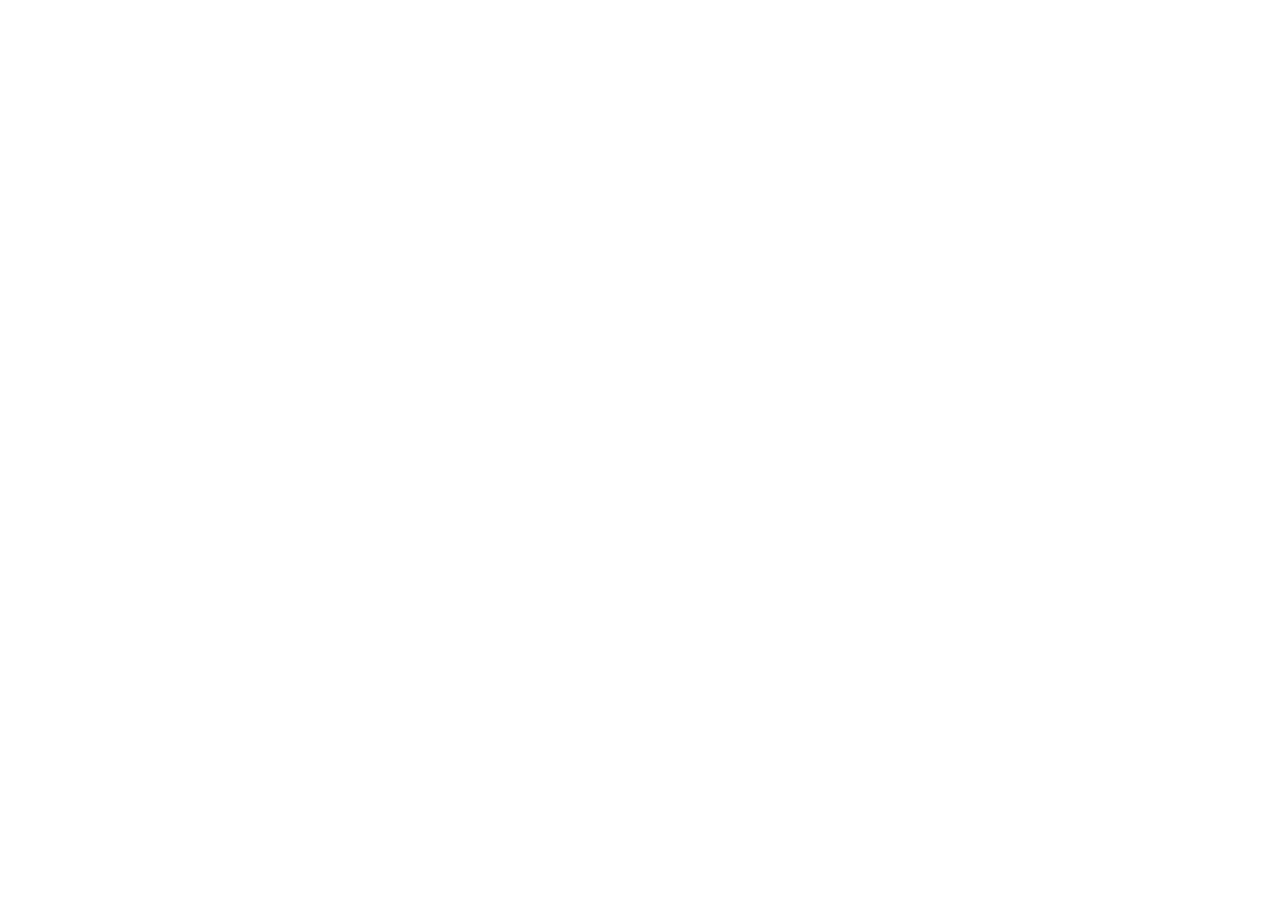
==== commit c849b468: "Rename index1.html to index.html" ====
--- a/index.html
+++ b/index.html
@@ -1,902 +1,18 @@
 <!DOCTYPE html>
-<html xmlns="http://www.w3.org/1999/xhtml">
-<head>
-  <meta charset="utf-8" />
-  <meta name="generator" content="pandoc" />
-  <meta name="viewport" content="width=device-width, initial-scale=1.0, user-scalable=yes" />
-  <title>逆命·戊戌遗孤</title>
-  <style>
-    /* Default styles provided by pandoc.
-    ** See https://pandoc.org/MANUAL.html#variables-for-html for config info.
-    */
-    html {
-      color: #1a1a1a;
-      background-color: #fdfdfd;
-    }
-    body {
-      margin: 0 auto;
-      max-width: 36em;
-      padding-left: 50px;
-      padding-right: 50px;
-      padding-top: 50px;
-      padding-bottom: 50px;
-      hyphens: auto;
-      overflow-wrap: break-word;
-      text-rendering: optimizeLegibility;
-      font-kerning: normal;
-    }
-    @media (max-width: 600px) {
-      body {
-        font-size: 0.9em;
-        padding: 12px;
-      }
-      h1 {
-        font-size: 1.8em;
-      }
-    }
-    @media print {
-      html {
-        background-color: white;
-      }
-      body {
-        background-color: transparent;
-        color: black;
-        font-size: 12pt;
-      }
-      p, h2, h3 {
-        orphans: 3;
-        widows: 3;
-      }
-      h2, h3, h4 {
-        page-break-after: avoid;
-      }
-    }
-    p {
-      margin: 1em 0;
-    }
-    a {
-      color: #1a1a1a;
-    }
-    a:visited {
-      color: #1a1a1a;
-    }
-    img {
-      max-width: 100%;
-    }
-    svg {
-      height: auto;
-      max-width: 100%;
-    }
-    h1, h2, h3, h4, h5, h6 {
-      margin-top: 1.4em;
-    }
-    h5, h6 {
-      font-size: 1em;
-      font-style: italic;
-    }
-    h6 {
-      font-weight: normal;
-    }
-    ol, ul {
-      padding-left: 1.7em;
-      margin-top: 1em;
-    }
-    li > ol, li > ul {
-      margin-top: 0;
-    }
-    blockquote {
-      margin: 1em 0 1em 1.7em;
-      padding-left: 1em;
-      border-left: 2px solid #e6e6e6;
-      color: #606060;
-    }
-    code {
-      white-space: pre-wrap;
-      font-family: Menlo, Monaco, Consolas, 'Lucida Console', monospace;
-      font-size: 85%;
-      margin: 0;
-      hyphens: manual;
-    }
-    pre {
-      margin: 1em 0;
-      overflow: auto;
-    }
-    pre code {
-      padding: 0;
-      overflow: visible;
-      overflow-wrap: normal;
-    }
-    .sourceCode {
-     background-color: transparent;
-     overflow: visible;
-    }
-    hr {
-      border: none;
-      border-top: 1px solid #1a1a1a;
-      height: 1px;
-      margin: 1em 0;
-    }
-    table {
-      margin: 1em 0;
-      border-collapse: collapse;
-      width: 100%;
-      overflow-x: auto;
-      display: block;
-      font-variant-numeric: lining-nums tabular-nums;
-    }
-    table caption {
-      margin-bottom: 0.75em;
-    }
-    tbody {
-      margin-top: 0.5em;
-      border-top: 1px solid #1a1a1a;
-      border-bottom: 1px solid #1a1a1a;
-    }
-    th {
-      border-top: 1px solid #1a1a1a;
-      padding: 0.25em 0.5em 0.25em 0.5em;
-    }
-    td {
-      padding: 0.125em 0.5em 0.25em 0.5em;
-    }
-    header {
-      margin-bottom: 4em;
-      text-align: center;
-    }
-    #TOC li {
-      list-style: none;
-    }
-    #TOC ul {
-      padding-left: 1.3em;
-    }
-    #TOC > ul {
-      padding-left: 0;
-    }
-    #TOC a:not(:hover) {
-      text-decoration: none;
-    }
-    span.smallcaps{font-variant: small-caps;}
-    div.columns{display: flex; gap: min(4vw, 1.5em);}
-    div.column{flex: auto; overflow-x: auto;}
-    div.hanging-indent{margin-left: 1.5em; text-indent: -1.5em;}
-    /* The extra [class] is a hack that increases specificity enough to
-       override a similar rule in reveal.js */
-    ul.task-list[class]{list-style: none;}
-    ul.task-list li input[type="checkbox"] {
-      font-size: inherit;
-      width: 0.8em;
-      margin: 0 0.8em 0.2em -1.6em;
-      vertical-align: middle;
-    }
-    .display.math{display: block; text-align: center; margin: 0.5rem auto;}
-  </style>
-</head>
-<body>
-<header id="title-block-header">
-<h1 class="title">逆命·戊戌遗孤</h1>
-</header>
-<p><strong>逆命·戊戌遗孤</strong></p>
-<p>——以黑暗为刃，以命运为敌</p>
-<p>背景：晚清·光绪二十四年至二十六年</p>
-<p>（1898—1900）</p>
-<p><strong>序章 · 血夜</strong></p>
-<p>光绪二十四年，八月十三日。</p>
-<p>京城的天空被一层铅灰色的云压得极低，像是要坠落下来，把整座紫禁城连同它的罪恶一起埋葬。</p>
-<p>菜市口的刑场已经搭好了台子。六个人跪成一排，背后插着写有姓名的木牌。围观的百姓里三层外三层，有的面无表情，有的窃窃私语，有的甚至嗑着瓜子——仿佛台上跪着的不是为国请命的书生，而是一出折子戏里的配角。</p>
-<p>谭嗣同是最后一个上刑场的。</p>
-<p>他没有跪。刽子手按了他三次，他三次挺直了脊梁。最后还是他自己缓缓跪了下去——不是因为屈服，而是因为他不想让刽子手有机会弄断他的膝盖骨。他要站着死，至少在刀落之前。</p>
-<p><strong>“</strong>有心杀贼，无力回天，死得其所，快哉快哉！”</p>
-<p>刀光一闪。鲜血溅在青石板上，像一朵骤然绽放的红梅。</p>
-<p>与此同时，京城东南方向，一座不起眼的四合院里，另一场杀戮正在无声地进行。</p>
-<p>顾家——翰林院侍读学士顾怀瑾的府邸。顾怀瑾虽不是戊戌六君子之一，却是维新派的核心幕僚，康有为上书的代笔人之一。变法失败的消息传来的当天夜里，荣禄的亲兵就包围了这座院子。</p>
-<p>没有审判，没有宣判。</p>
-<p>顾怀瑾被拖到院子里，当着全家人的面斩首。他的妻子撞柱而亡。仆人们四散奔逃，哭喊声被夜风吞没。</p>
-<p>只有一个孩子活了下来。</p>
-<p>七岁的顾渊被一双沾满血污的手从柴房的稻草堆里拽了出来。那双手属于一个十三岁的少年——邻居家的孩子，穿着一件已经洗得发白的粗布衫子，浑身发抖，却死死攥着顾渊的胳膊不放。</p>
-<p><strong>“</strong>别出声……求你，别出声……”</p>
-<p>少年把顾渊塞进一个装满烂菜叶的竹筐里，用一辆破板车推着，从后巷的小门溜了出去。身后是火光冲天的顾府，和越来越近的马蹄声。</p>
-<p>那个少年叫沈岳。</p>
-<p>顾渊记住了那双沾血的手，却不知道它属于谁。他只记得那双手冰冷彻骨，却是在那个地狱般的夜晚里，唯一触碰过他的温度。</p>
-<p>* * *</p>
-<p>沈岳把顾渊送到了城南一座破败的土地庙里，用仅有的几个铜板买了一碗热粥塞到他手里。</p>
-<p><strong>“</strong>你在这里等着，天亮了会有人来接你。”</p>
-<p>顾渊没有哭。他端着那碗粥，一口一口地喝，喝得很慢，好像在用这种方式留住某种东西——某种他还来不及理解就已经失去的东西。</p>
-<p><strong>“</strong>你叫什么名字？”</p>
-<p>少年愣了一下，摇了摇头，转身走进了夜色里。</p>
-<p>他始终没有回头。</p>
-<p>不是因为不想，而是因为他怕一回头，就再也迈不动脚步了。</p>
-<p>那一年，沈岳的父亲——一个小小的维新派文官——被以“从逆”之名流放新疆。沈岳知道，父亲这一去，便再无归期。</p>
-<p>他没有告诉顾渊这些。他只是把那个孩子从死亡里拉了出来，然后转身走进了自己的深渊。</p>
-<p><strong>第一章 · 归来</strong></p>
-<p><strong>一</strong></p>
-<p>光绪二十六年，春。天津。</p>
-<p>海河的水还是那么浑浊，带着上游冲下来的泥沙和两岸租界排出的污水，缓缓流向渤海。河面上停着各国的军舰——英国的、法国的、日本的、俄国的——桅杆上的旗帜在风中猎猎作响，像是一群秃鹫在争食一具尚未断气的尸体。</p>
-<p>顾渊站在紫竹林租界的码头边，看着一艘从上海驶来的客船缓缓靠岸。</p>
-<p>他今年二十二岁。穿着一身剪裁考究的深灰色西装，脚上是擦得锃亮的皮鞋，鼻梁上架着一副金丝边眼镜。乍一看，和那些在租界里进出的洋行买办没什么两样。</p>
-<p>但他的眼睛出卖了他。</p>
-<p>那双眼睛太安静了。安静得像一口枯井，看不见底，也看不见光。</p>
-<p>十二年了。</p>
-<p>从那个血夜到现在，整整十二年。他被一个在天津做洋布生意的远房亲戚收养，改名换姓，送去了日本留学。在东京的法政大学里，他读完了法律，又读完了政治，成绩优异，教授们都说他是“天生的政治家”。</p>
-<p>没有人知道他的真名。没有人知道他的过去。</p>
-<p>这十二年里，他只做了一件事——等待。</p>
-<p>等待一个时机，一个回到这片土地上的时机。现在，时机来了。</p>
-<p>他拎起一只皮箱，随着人流走下跳板。码头上人声鼎沸，苦力们扛着货物在栈桥上穿梭，洋人的太太们撑着阳伞在路边等马车，几个印度巡捕拿着警棍驱赶着靠近的乞丐。</p>
-<p>一个穿着破棉袄的老乞丐跪在路边，向每一个路过的行人磕头。一个洋人踢了他一脚，他滚到一旁，又爬起来继续磕。</p>
-<p>顾渊看了他一眼，然后移开了目光。</p>
-<p>不是冷漠。而是他知道——同情救不了任何人。他试过。</p>
-<p><strong>二</strong></p>
-<p>天津卫的城厢在庚子年之前还是一片繁华。估衣街上的绸缎庄鳞次栉比，北门外的大胡同商贾云集，南门外的小站新军营房整齐划一。但繁华的表象下，暗流涌动。</p>
-<p>义和团在山东、直隶一带蔓延，打着“扶清灭洋”的旗号，烧教堂、杀洋人、毁铁路。列强的军舰在海上游弋，公使们频频照会总理衙门，措辞一次比一次强硬。朝廷里，慈禧太后和光绪帝的矛盾已经到了不可调和的地步。</p>
-<p>而在这乱局的中心——天津小站，一支新式陆军正在悄然壮大。</p>
-<p>这就是顾渊回来的目的。</p>
-<p>他在法租界的一家旅店住下，用“顾明远”的名字登记了客房。然后他换了一身长衫，戴上瓜皮帽，把自己伪装成一个从南方来的布商，出了门。</p>
-<p>他没有直接去小站。他先去了南市。</p>
-<p>南市是天津卫最热闹的地方，也是最容易打探消息的地方。茶馆、戏楼、赌场、妓院，三教九流汇聚于此。顾渊找了一家不起眼的茶馆，要了一壶碧螺春，坐在角落里听人闲聊。</p>
-<p>茶馆里坐满了人。一个说书先生正在讲《三国演义》，讲到“群英会蒋干中计”一段，台下叫好声一片。但顾渊注意到的不是说书先生，而是角落里几个穿着新军制服的年轻军官。</p>
-<p>他们喝着茶，声音压得很低，但顾渊的耳朵极其敏锐——这是他在日本时养成的习惯。</p>
-<p><strong>“</strong>听说了吗？袁大人又往营里调了一批新式步枪，德国造的毛瑟枪，比咱们用的汉阳造强多了。”</p>
-<p><strong>“</strong>袁大人这是要干什么？真要和洋人打？”</p>
-<p><strong>“</strong>打什么打？你看看朝廷那个德行，太后老佛爷天天在颐和园听戏，光绪帝被关在瀛台连门都出不了。谁来指挥打仗？”</p>
-<p><strong>“</strong>我听说……有人想借义和团的力量，逼洋人让步。”</p>
-<p><strong>“</strong>义和团？那帮刀枪不入的神棍？他们连洋人的枪炮都挡不住，还指望他们救国？”</p>
-<p>顾渊微微眯起眼睛。</p>
-<p>他端起茶杯，轻轻吹了吹浮沫，嘴角浮起一丝几乎不可察觉的弧度。</p>
-<p>新军。袁世凯。义和团。朝廷。列强。</p>
-<p>所有的棋子都已经摆好了，只差一个人来推动第一颗。</p>
-<p><strong>三</strong></p>
-<p>夜深了。</p>
-<p>顾渊回到旅店，关上门，从皮箱的夹层里取出一面铜镜。</p>
-<p>那面铜镜很旧了，背面刻着一条盘龙，龙的眼睛处嵌着两颗暗红色的宝石。这是他从父亲那里继承的唯一遗物——顾怀瑾被杀之前，把它塞进了小顾渊的手里。</p>
-<p>他一直不知道这面铜镜有什么用，直到三年前在东京。</p>
-<p>那天晚上，他在上野公园的樱花树下遇到了一个女人。</p>
-<p>她穿着一件月白色的旗袍，站在月光下，像是画里走出来的人。长发垂到腰际，皮肤白得近乎透明，一双眼睛深邃如潭，仿佛藏着千年的秘密。</p>
-<p>她叫苏婉清。至少她是这么自我介绍的。</p>
-<p><strong>“</strong>你身上有它的气息。”</p>
-<p>她看着顾渊手中的铜镜，目光中带着一种说不清道不明的复杂情绪。</p>
-<p><strong>“</strong>什么气息？”</p>
-<p><strong>“</strong>龙脉的气息。这面镜子，是前朝国师留下的法器。你的祖先，曾是守护龙脉的世家。”</p>
-<p>顾渊以为她疯了。但他没有走。</p>
-<p>苏婉清告诉他，这面铜镜叫做“摄心镜”，是明代一位方士用龙脉灵石铸造的法器。持有者可以通过它与他人的精神产生共鸣，在特定的条件下，甚至可以短暂地操控他人的意志。</p>
-<p><strong>“</strong>操控意志？你是说……像催眠一样？”</p>
-<p><strong>“</strong>比催眠更深。催眠只能影响表意识，而摄心镜可以直接触及一个人的精神核心。被影响的人不会知道自己被操控——他们会以为那些想法和决定都是自己做出的。”</p>
-<p><strong>“</strong>代价呢？”</p>
-<p>苏婉清沉默了片刻。</p>
-<p><strong>“</strong>每一次使用，都会消耗你的一部分生命力。用得越多，你的寿命就越短。而且……”</p>
-<p><strong>“</strong>而且什么？”</p>
-<p><strong>“</strong>而且，它会改变你。你会变得越来越冷酷，越来越难以感受到人类的情感。最终，你会变成一个只有理智没有感情的怪物。”</p>
-<p>顾渊低头看着手中的铜镜。月光照在盘龙上，那两颗暗红色的宝石像是活了一样，闪烁着诡异的光芒。</p>
-<p><strong>“</strong>我不在乎。”</p>
-<p>他说这句话的时候，声音平静得可怕。</p>
-<p>从那天起，苏婉清开始教他如何使用摄心镜。训练持续了整整三年。顾渊天资聪颖，进步极快，但代价也同样惊人——他的头发开始变白，眼眶周围出现了与年龄不符的细纹。</p>
-<p>苏婉清看着他，眼中闪过一丝不忍。但那种不忍转瞬即逝，快得连她自己都没有察觉。</p>
-<p>三个月前，她说了一句让顾渊至今仍在回味的话——</p>
-<p><strong>“</strong>你准备好了。回去吧，去做你想做的事。但记住，这面镜子选中你，不是因为你有多强大，而是因为你有多孤独。孤独的人，才不会被感情拖累。”</p>
-<p>顾渊当时没有多想。但后来，每当夜深人静的时候，这句话就会像一根刺一样扎在他心里。</p>
-<p>* * *</p>
-<p>此刻，他坐在天津法租界的旅店里，手中握着那面铜镜。镜面映出他的脸——消瘦、苍白、眼窝深陷，但那双眼睛里燃烧着某种近乎疯狂的光芒。</p>
-<p>他闭上眼睛，将精神注入铜镜。</p>
-<p>镜面上的盘龙缓缓游动起来，那两颗宝石发出幽幽的红光。一股冰冷的能量从铜镜中涌出，沿着他的手臂蔓延到全身，最后汇聚在他的双眼之中。</p>
-<p>当他再次睁开眼睛时，瞳孔变成了暗红色。</p>
-<p>摄心术，启动。</p>
-<p><strong>第二章 · 新军</strong></p>
-<p><strong>一</strong></p>
-<p>天津小站，位于城南三十里处，原本是一片荒凉的盐碱地。自李鸿章在此练兵以来，这里逐渐发展成北洋新军的大本营。营房整齐划一，校场宽阔平坦，每日操练的号角声在旷野上回荡。</p>
-<p>顾渊用了三天时间，摸清了小站新军的基本情况。</p>
-<p>袁世凯在小站练兵已有数年，麾下新建陆军约七千人，编为左右两翼，每翼辖数营。军官多为天津武备学堂的毕业生，也有从淮军旧部中选拔的老兵。装备以德国毛瑟步枪为主，辅以克虏伯野炮，是当时中国最精锐的武装力量。</p>
-<p>但精锐归精锐，内部并不团结。</p>
-<p>袁世凯用人讲究“恩威并施”，对下属既给好处又留把柄。军官们表面上一团和气，暗地里却各怀心思。有人忠于袁世凯，有人忠于朝廷，有人忠于革命党，还有人只忠于银子。</p>
-<p>这种分裂，正是顾渊需要的。</p>
-<p>他以“顾明远”的身份，通过远房亲戚的关系，结识了新军中一个叫赵德安的管带。赵德安是袁世凯的老部下，在小站练兵时就跟着他了，为人豪爽，好酒好赌，最大的弱点是贪财。</p>
-<p>顾渊请赵德安在南市最好的酒楼吃了一顿饭，席间拿出了一千两银票。</p>
-<p><strong>“</strong>赵大哥，小弟初来天津，想做点军需上的买卖，还望大哥多多关照。”</p>
-<p>赵德安看着那张银票，眼睛都直了。一千两，够他赌三个月的。</p>
-<p><strong>“</strong>顾老弟客气了！在天津卫，有什么事尽管找你赵哥！”</p>
-<p>顾渊笑了笑，举起酒杯。</p>
-<p><strong>“</strong>那就先谢过赵大哥了。改天小弟设宴，请赵大哥带几个朋友一起来，小弟想在天津多结交些朋友。”</p>
-<p>赵德安拍着胸脯答应了。</p>
-<p>他不知道，他答应的不是一顿饭，而是一张网的开端。</p>
-<p><strong>二</strong></p>
-<p>三天后，赵德安果然带了几个军官来赴宴。顾渊在南市的“醉仙楼”订了一个雅间，备了上好的酒菜，还叫了两个唱曲的姑娘助兴。</p>
-<p>酒过三巡，顾渊开始观察这些人。</p>
-<p>赵德安自不必说，是个粗人，三杯酒下肚就开始吹嘘自己在小站的“光辉事迹”。旁边一个姓刘的队官是个马屁精，赵德安说什么他都附和。还有一个姓孙的，沉默寡言，但眼神锐利，一直在暗中打量顾渊。</p>
-<p>顾渊注意到了孙队官。</p>
-<p>散席之后，他单独留下了孙队官，两人到茶馆里喝茶。</p>
-<p><strong>“</strong>孙兄看起来不像一般的行伍之人。”</p>
-<p>孙队官——孙伯年——放下茶杯，目光直视顾渊。</p>
-<p><strong>“</strong>顾先生也不像一般的商人。”</p>
-<p>两人对视了片刻，然后同时笑了。</p>
-<p><strong>“</strong>孙兄在军中待了多久？”</p>
-<p><strong>“</strong>十二年。从天津武备学堂毕业后就入了军。”</p>
-<p><strong>“</strong>十二年……那应该经历过不少事。”</p>
-<p><strong>“</strong>该经历的都经历了。不该经历的，也经历了。”</p>
-<p>孙伯年的语气平淡，但顾渊听出了其中的苦涩。他决定试探一下。</p>
-<p><strong>“</strong>孙兄觉得，这个朝廷，还有救吗？”</p>
-<p>孙伯年端起茶杯，喝了一口，没有立刻回答。过了很久，他才缓缓开口——</p>
-<p><strong>“</strong>顾先生，有些话，在茶馆里不能说。”</p>
-<p>顾渊点了点头。他知道，孙伯年不是不想说，而是不敢说。这种人在军中见惯了风浪，知道隔墙有耳。</p>
-<p><strong>“</strong>那改天，我请孙兄到舍下，咱们好好聊聊。”</p>
-<p><strong>“</strong>好。”</p>
-<p>孙伯年站起身，走到门口时忽然停下脚步，回头看了顾渊一眼。</p>
-<p><strong>“</strong>顾先生，我见过很多人。有想发财的，有想当官的，有想出名的。但你的眼睛里，这些东西都没有。你的眼睛里只有一样东西——恨。”</p>
-<p>说完，他推门走了出去。</p>
-<p>顾渊坐在原地，手指无意识地摩挲着袖口里的铜镜。</p>
-<p>恨。</p>
-<p>他说得没错。顾渊心里确实只有恨。</p>
-<p>但那恨不是针对某个人的，而是针对整个时代的。</p>
-<p><strong>三</strong></p>
-<p>接下来的一个月，顾渊以“布商顾明远”的身份，逐渐融入了天津新军的圈子。他出手阔绰，为人圆滑，很快就在军官中建立了不错的人脉。</p>
-<p>但他真正的工作，是在暗处进行的。</p>
-<p>每个月圆之夜，当摄心镜的力量达到巅峰时，顾渊会锁定一个目标，然后使用摄心术。</p>
-<p>第一次使用，是在赵德安身上。</p>
-<p>那天晚上，赵德安喝得酩酊大醉，顾渊把他扶回了营房。在昏暗的灯光下，顾渊取出铜镜，将精神注入其中，然后直视赵德安的眼睛。</p>
-<p>赵德安的瞳孔在暗红色的光芒中涣散了。他的意识像是被一层薄雾笼罩，变得模糊而顺从。</p>
-<p><strong>“</strong>从明天起，你听我的话。”</p>
-<p>顾渊的声音很轻，但每一个字都像铁钉一样钉入了赵德安的精神深处。</p>
-<p><strong>“</strong>你会在军中替我收集情报，把营中的一切动向都告诉我。你不会记得是我让你这么做的，你会以为这是你自己的主意。”</p>
-<p><strong>“</strong>明白吗？”</p>
-<p><strong>“</strong>明白……”</p>
-<p>赵德安的声音含糊不清，像一个梦游的人。</p>
-<p>顾渊收回了铜镜。赵德安打了个哈欠，翻了个身，沉沉睡去。他不会记得今晚发生的任何事情。但从明天开始，他会像变了一个人一样，不自觉地开始为顾渊做事。</p>
-<p>顾渊走出营房，站在月光下。一阵眩晕袭来，他扶住墙壁，等了好一会儿才恢复过来。</p>
-<p>这是使用摄心术的代价。第一次使用，反应还算轻微。但他知道，随着使用次数的增加，代价会越来越重。</p>
-<p>他抬起手，看了看自己的手指。在月光下，他发现手背上多了一条细如发丝的裂纹，像是瓷器即将碎裂的前兆。</p>
-<p>他没有在意。</p>
-<p>或者说，他选择了不在意。</p>
-<p><strong>第三章 · 镜中人</strong></p>
-<p><strong>一</strong></p>
-<p>苏婉清是在顾渊回到天津两周后出现的。</p>
-<p>那天傍晚，顾渊从南市回到法租界的旅店，推开门，发现一个女人正坐在窗边，手里拿着一本书，借着夕阳的余晖在读。</p>
-<p>月白色旗袍，长发垂腰，皮肤白如凝脂。和三年前在上野公园初见时一模一样。</p>
-<p><strong>“</strong>你怎么找到这里的？”</p>
-<p>苏婉清合上书，抬起头，微微一笑。</p>
-<p><strong>“</strong>摄心镜和我之间有感应。你走到哪里，我都能找到你。”</p>
-<p>顾渊皱了皱眉。这个回答让他不太舒服——这意味着他的行踪一直在别人的掌控之中。</p>
-<p><strong>“</strong>你来做什么？”</p>
-<p><strong>“</strong>来提醒你一件事。”</p>
-<p>苏婉清站起身，走到他面前，目光直视他的双眼。夕阳的光芒从她身后照过来，给她的轮廓镀上了一层金色的光晕，像是一尊佛像。但顾渊知道，她不是佛。</p>
-<p><strong>“</strong>摄心镜的力量不是无限的。每使用一次，你的精神就会被侵蚀一分。当侵蚀超过你的承受极限时，镜子会反噬——不是夺走你的性命，而是夺走你的灵魂。你会变成一个空壳，活着，但没有思想，没有意志，没有自我。”</p>
-<p><strong>“</strong>我知道。”</p>
-<p><strong>“</strong>你知道？那你为什么还要用？”</p>
-<p><strong>“</strong>因为这是唯一的办法。”</p>
-<p>顾渊走到窗边，看着窗外天津卫的街景。远处，海河上的汽笛声呜呜作响，像是一头垂死的巨兽在呻吟。</p>
-<p><strong>“</strong>这个国家已经病入膏肓了。朝廷腐败，列强欺凌，百姓如蝼蚁。我能做什么？写文章？上书请愿？还是像那些维新前辈一样，把脑袋别在裤腰带上搞变法，最后落个菜市口砍头的下场？”</p>
-<p>他转过身，直视苏婉清。</p>
-<p><strong>“</strong>不。我要用我自己的方式，把这个烂透的世道翻过来。”</p>
-<p>苏婉清沉默了很久。最后，她轻轻叹了口气。</p>
-<p><strong>“</strong>你和你父亲一样固执。”</p>
-<p>顾渊浑身一震。</p>
-<p><strong>“</strong>你认识我父亲？”</p>
-<p><strong>“</strong>何止认识。”</p>
-<p>苏婉清转过身去，背对着顾渊。夕阳已经完全沉入地平线以下，房间里只剩下暮色。她的声音在暮色中显得飘忽不定，像是来自很远很远的地方。</p>
-<p><strong>“</strong>你的父亲顾怀瑾，是摄心镜的上一任守护者。这面镜子，是他从家族中继承的。他本可以用它改变很多事，但他选择了不用。他说，操控人心是不义之举，哪怕目的是正义的。”</p>
-<p><strong>“</strong>然后呢？”</p>
-<p><strong>“</strong>然后……他因为不用它，死了。”</p>
-<p>顾渊攥紧了拳头。指甲深深嵌入掌心，几乎要刺破皮肤。</p>
-<p><strong>“</strong>你的意思是，如果他用了摄心镜，就不会死？”</p>
-<p><strong>“</strong>我不知道。也许会，也许不会。但我知道的是——他死的时候，没有遗憾。他可以操控荣禄的亲兵，但他没有。他可以影响慈禧太后的决定，但他没有。他选择了用自己的方式去战斗，哪怕代价是死亡。”</p>
-<p>顾渊冷笑了一声。</p>
-<p><strong>“</strong>然后他死了。他的妻子死了。他的家被烧了。他的儿子变成了一个孤儿，在破庙里喝着陌生人给的热粥，用了十二年才爬出那个深渊。”</p>
-<p>他的声音平静得可怕。</p>
-<p><strong>“</strong>他确实没有遗憾。但遗憾留给了活着的人。”</p>
-<p>房间里陷入了长久的沉默。</p>
-<p>最后，苏婉清打破了沉默。</p>
-<p><strong>“</strong>我不会阻止你。但我有一个条件。”</p>
-<p><strong>“</strong>什么条件？”</p>
-<p><strong>“</strong>每使用一次摄心术之后，你必须让我检查你的精神状态。如果我发现侵蚀超过了安全线，你必须停止使用。”</p>
-<p>顾渊看着她，目光中带着审视。</p>
-<p><strong>“</strong>你为什么要帮我？”</p>
-<p>苏婉清没有回答。她只是微微一笑，那个笑容里藏着太多顾渊看不懂的东西。</p>
-<p><strong>二</strong></p>
-<p>苏婉清住进了旅店的隔壁房间。从那以后，她几乎每天都会和顾渊见面，有时候是喝茶聊天，有时候是陪他在街上走一走。</p>
-<p>顾渊发现，苏婉清对晚清的政治格局了如指掌。她对朝廷内部的人事关系、各派势力的消长、列强之间的博弈，都如数家珍。这种了解不是从书本上得来的，而是来自某种……亲身的经历。</p>
-<p>他开始怀疑苏婉清的身份。</p>
-<p>一天晚上，两人坐在旅店的天台上，看着天津卫的夜景。远处的租界灯火通明，近处的城厢却一片漆黑，只有零星的灯笼在巷子里摇曳。</p>
-<p><strong>“</strong>婉清，你到底是什么人？”</p>
-<p>苏婉清转过头，看着他。月光照在她的脸上，那张脸美得不像真人，像是某种不属于这个世界的存在。</p>
-<p><strong>“</strong>你觉得我是什么人？”</p>
-<p><strong>“</strong>我不知道。但我知道你不是普通人。你对摄心镜的了解，对这个时代的了解，都超出了一个普通女子应有的范围。你到底是谁？”</p>
-<p>苏婉清沉默了片刻，然后轻轻笑了。</p>
-<p><strong>“</strong>你以后会知道的。但现在还不是时候。”</p>
-<p>顾渊没有追问。他知道，有些事情急不来。</p>
-<p>但他心里多了一根刺。</p>
-<p>苏婉清的话、苏婉清的笑、苏婉清偶尔流露出的那丝不忍——所有这些碎片拼凑在一起，隐隐指向一个他不愿意面对的答案。</p>
-<p>他选择了暂时不去想它。</p>
-<p>他有更重要的事情要做。</p>
-<p><strong>第四章 · 沈岳</strong></p>
-<p><strong>一</strong></p>
-<p>顾渊第一次见到沈岳，是在小站新军的校场上。</p>
-<p>那天他跟着赵德安去营里“谈生意”，远远地看见校场上正在举行射击考核。一个年轻军官站在靶场尽头，手持毛瑟步枪，动作干净利落。</p>
-<p>砰——砰——砰——</p>
-<p>五枪，五中靶心。</p>
-<p>周围响起一片叫好声。但那个军官面无表情，放下枪，转身就走。他的步伐稳健而有力，每一步都像是在丈量脚下的土地。</p>
-<p><strong>“</strong>那是谁？”</p>
-<p>顾渊问赵德安。</p>
-<p><strong>“</strong>哦，那是第三标的队官，沈岳。字承远。天津武备学堂的高材生，袁大人亲自提拔的。打仗是一把好手，就是……”</p>
-<p><strong>“</strong>就是什么？”</p>
-<p><strong>“</strong>就是太轴了。认死理，不懂变通。上头让他往东他绝不往西，让他打狗他绝不撵鸡。这种人在官场上混不开的。”</p>
-<p>顾渊看着沈岳远去的背影，心中涌起一种奇怪的感觉。</p>
-<p>那种感觉很淡，像是记忆深处某个被遗忘的角落被轻轻触碰了一下。他说不清那是什么，但那感觉让他有些不安。</p>
-<p>几天后，顾渊在南市的一家茶馆里“偶遇”了沈岳。</p>
-<p>说是偶遇，其实是顾渊刻意安排的。他已经从赵德安那里打听到了沈岳的习惯——每隔几天就会来南市的一家茶馆喝茶，一个人，坐在角落里，一坐就是一下午。</p>
-<p>顾渊端着茶杯走过去，在他对面坐下。</p>
-<p><strong>“</strong>这位兄台，不介意我拼个桌吧？”</p>
-<p>沈岳抬起头，看了他一眼。那双眼睛深邃而锐利，像是一把出鞘的刀。</p>
-<p><strong>“</strong>随便。”</p>
-<p>顾渊笑了笑，开始和他闲聊。从天津的天气聊到南方的丝绸，从洋人的军舰聊到茶馆的碧螺春。沈岳话不多，但每一句都切中要害，显然不是一般的武夫。</p>
-<p>聊着聊着，顾渊把话题引向了时局。</p>
-<p><strong>“</strong>沈兄觉得，这天津卫的局势，往后会怎样？”</p>
-<p>沈岳端起茶杯，喝了一口，没有立刻回答。</p>
-<p><strong>“</strong>不好说。但有一点可以肯定——不会太平。”</p>
-<p><strong>“</strong>哦？何以见得？”</p>
-<p><strong>“</strong>因为所有人都想要天津。朝廷想要，洋人想要，义和团想要，革命党也想要。当所有人都想要同一个东西的时候，就是最危险的时候。”</p>
-<p>顾渊点了点头。</p>
-<p><strong>“</strong>那沈兄觉得，谁应该得到它？”</p>
-<p>沈岳放下茶杯，目光直视顾渊。</p>
-<p><strong>“</strong>谁都不应该'得到'它。天津不是谁的东西，它是百姓的家。谁能让百姓活下去，谁就值得追随。谁把百姓当棋子，谁就该被推翻。”</p>
-<p>说完，他站起身，留下茶钱，头也不回地走了。</p>
-<p>顾渊坐在原地，看着沈岳的背影消失在人群中。</p>
-<p>他忽然想起了十二年前那个夜晚——那双沾血的手，那个把他从柴房里拽出来的少年。</p>
-<p>不可能。</p>
-<p>他在心里否定了这个念头。那个少年不过是个邻家的孩子，怎么可能是新军的军官？而且就算真是同一个人，过了十二年，谁还能认出谁？</p>
-<p>他摇了摇头，把这个荒唐的念头甩出了脑海。</p>
-<p><strong>二</strong></p>
-<p>但命运似乎有意要和他作对。</p>
-<p>一个月后的一个雨夜，顾渊在执行一次秘密任务时，意外遭遇了沈岳。</p>
-<p>那天晚上，顾渊用摄心术操控了一个新军的粮草官，让他偷偷把一批军粮转移到城南的一个仓库里——那是顾渊为未来的行动准备的物资储备点。转移工作在深夜进行，由赵德安安排人手。</p>
-<p>一切都很顺利，直到沈岳突然出现在仓库门口。</p>
-<p>他穿着雨衣，一个人，手里提着一盏灯笼。灯笼的光在雨幕中摇曳，照亮了他那张冷峻的脸。</p>
-<p><strong>“</strong>赵管带，这批军粮是要运到哪里去？”</p>
-<p>赵德安愣住了。他不知道——或者说，他不记得自己为什么要这么做。摄心术的指令让他执行了行动，但没有给他一个合理的解释。</p>
-<p><strong>“</strong>这……这是……”</p>
-<p>顾渊站在暗处，看着这一幕，心中暗叫不好。沈岳的突然出现完全在他的预料之外。他必须想办法化解这个局面。</p>
-<p>他的手伸向袖口里的铜镜。</p>
-<p>但就在这时，沈岳的目光忽然转向了他藏身的方向。</p>
-<p><strong>“</strong>出来吧。我知道你在那里。”</p>
-<p>顾渊僵住了。</p>
-<p>他缓缓从暗处走出来，脸上挂着那副惯用的商人笑容。</p>
-<p><strong>“</strong>沈大人，好巧。”</p>
-<p>沈岳看着他，目光中带着一种复杂到无法形容的情绪。雨水顺着他的脸颊流下来，模糊了他的表情，但模糊不了他眼中那团火焰般的光芒。</p>
-<p><strong>“</strong>顾先生——不，应该叫你什么好呢？”</p>
-<p>顾渊的笑容没有变。</p>
-<p><strong>“</strong>沈大人说笑了，我就是个做布匹买卖的……”</p>
-<p><strong>“</strong>做布匹买卖的人，不会在深夜出现在新军的仓库旁边。”</p>
-<p>两人对峙着。雨越下越大，打在仓库的铁皮屋顶上，发出震耳欲聋的声响。</p>
-<p>顾渊知道，他有两个选择：一，使用摄心术控制沈岳；二，想办法用言语蒙混过关。</p>
-<p>他选择了后者。</p>
-<p>不是因为仁慈，而是因为直觉告诉他——沈岳的精神力极强，摄心术未必能成功。贸然使用，一旦失败，就会暴露自己的能力。</p>
-<p><strong>“</strong>沈大人，我确实有事情瞒着你。但这件事，说起来话长。不如我们找个地方，坐下来好好谈谈？”</p>
-<p>沈岳沉默了片刻，然后点了点头。</p>
-<p><strong>“</strong>好。明天中午，南市醉仙楼。你请客。”</p>
-<p>说完，他转身走进了雨幕中。</p>
-<p>顾渊站在雨中，看着沈岳的背影，心中涌起一种前所未有的不安。</p>
-<p>这个男人，危险。</p>
-<p>不是那种武力上的危险，而是一种更深层的、精神上的危险。他的眼神太清澈了，清澈到像一面镜子，能照出所有隐藏在暗处的东西。</p>
-<p>顾渊第一次觉得，自己引以为傲的伪装，在沈岳面前可能不堪一击。</p>
-<p><strong>第五章 · 暗流</strong></p>
-<p><strong>一</strong></p>
-<p>第二天中午，南市醉仙楼。</p>
-<p>顾渊订了二楼的雅间，备了一壶上好的女儿红。沈岳准时到了，脱下军帽放在桌上，坐了下来。</p>
-<p>两人对视了片刻。顾渊先开了口。</p>
-<p><strong>“</strong>沈大人，我先自报家门。我叫顾渊，不叫顾明远。”</p>
-<p>沈岳的眼皮微微一跳。</p>
-<p><strong>“</strong>顾渊？”</p>
-<p><strong>“</strong>是的。顾怀瑾的儿子。”</p>
-<p>房间里陷入了死一般的寂静。</p>
-<p>沈岳的手指微微颤抖了一下——只有一下，然后他就恢复了平静。但顾渊捕捉到了那个细微的反应。</p>
-<p><strong>“</strong>顾怀瑾……翰林院侍读学士？”</p>
-<p><strong>“</strong>对。光绪二十四年的那个秋天，被荣禄的亲兵灭门。全家上下三十七口，只有我一个人活了下来。”</p>
-<p>沈岳闭上了眼睛。他的呼吸变得沉重，胸膛剧烈地起伏着。过了很久，他才重新睁开眼睛。</p>
-<p><strong>“</strong>我知道。”</p>
-<p><strong>“</strong>你知道？”</p>
-<p><strong>“</strong>我知道那件事。戊戌政变之后，朝廷大肆搜捕维新派余党，顾家是重点目标之一。我当时……年纪还小，但有些事情，忘不掉。”</p>
-<p>顾渊看着他，目光中带着审视。</p>
-<p><strong>“</strong>沈大人，我想请你帮一个忙。”</p>
-<p><strong>“</strong>什么忙？”</p>
-<p><strong>“</strong>推翻这个朝廷。”</p>
-<p>沈岳端起酒杯，喝了一口，然后放下。</p>
-<p><strong>“</strong>你知道你在说什么吗？”</p>
-<p><strong>“</strong>我当然知道。谋反是诛九族的大罪。但我已经没有九族可诛了——他们十二年前就死了。”</p>
-<p>沈岳沉默了很久。</p>
-<p><strong>“</strong>我不会帮你推翻朝廷。”</p>
-<p>顾渊的表情没有变化。他早就预料到了这个回答。</p>
-<p><strong>“</strong>但我理解你为什么想这么做。”</p>
-<p>顾渊微微一愣。</p>
-<p><strong>“</strong>朝廷确实烂透了。慈禧太后把持朝政几十年，割地赔款，丧权辱国。光绪帝有心变法，却被囚禁在瀛台。戊戌六君子血洒菜市口，天下读书人的脊梁都被打断了。这样的朝廷，确实该推翻。”</p>
-<p>他顿了顿。</p>
-<p><strong>“</strong>但推翻之后呢？你以为推翻了一个腐朽的朝廷，就能建立一个清廉的国家？看看太平天国——洪秀全推翻了清朝的统治了吗？没有。他只是制造了更多的死亡和混乱。看看义和团——他们打着'扶清灭洋'的旗号，结果呢？洋人没灭成，反而给了列强入侵的借口。”</p>
-<p><strong>“</strong>所以呢？我们就该什么都不做，等着这个国家慢慢烂死？”</p>
-<p><strong>“</strong>不。我们应该改革。从内部改变这个国家。新军是中国第一支现代化的军队，如果能把这支军队掌握在正直的人手里，用它来逼迫朝廷实行宪政，实行改革——这才是正道。”</p>
-<p>顾渊冷笑了一声。</p>
-<p><strong>“</strong>改革？你跟谁改革？慈禧太后？荣禄？还是那个被关在瀛台里的光绪帝？你指望一群把国家当成私产的人主动放弃权力？”</p>
-<p><strong>“</strong>我指望的不是他们。我指望的是人。像你这样的人，像我这样的人，像千千万万不甘心做奴隶的人。如果我们能团结起来，用正当的手段，一步一步地改变这个国家——”</p>
-<p><strong>“</strong>沈兄，你太天真了。”</p>
-<p>顾渊站起身，走到窗边，看着楼下的街道。</p>
-<p><strong>“</strong>我七岁那年，亲眼看着父亲被砍头。母亲撞柱而死。我躲在柴房的稻草堆里，听着外面的惨叫声，一动也不敢动。你知道是谁救了我吗？是一个十三岁的少年，冒着被杀头的风险，把我从柴房里拖了出来。”</p>
-<p>他转过身，看着沈岳。</p>
-<p><strong>“</strong>那个少年教会了我一件事——在这个世界上，善良是没有用的。正直是没有用的。你越是守规矩，就越是被规矩碾碎。唯一有用的，是力量。”</p>
-<p>沈岳听到这里，脸色变得极其苍白。他的嘴唇微微颤抖着，像是想说什么，却说不出来。</p>
-<p>顾渊注意到了他的异常。</p>
-<p><strong>“</strong>沈兄？你怎么了？”</p>
-<p><strong>“</strong>没什么。”</p>
-<p>沈岳深吸一口气，恢复了平静。但他的眼神变了——变得极其复杂，像是有什么东西在他内心深处剧烈地翻涌。</p>
-<p><strong>“</strong>顾兄，我最后说一句。”</p>
-<p><strong>“</strong>请说。”</p>
-<p><strong>“</strong>不管你打算怎么做，记住一件事——不义的手段，造不出正义的世界。”</p>
-<p>说完，他起身离开了。</p>
-<p>顾渊独自坐在雅间里，看着沈岳离去的背影。</p>
-<p>他忽然发现，沈岳离开时走路的姿势——那种稳健而有力的步伐——和十二年前那个少年把他从柴房里拖出来时踉跄却坚定的步伐，有一种微妙的相似。</p>
-<p>但这个念头只是一闪而过，就被他压了下去。</p>
-<p>不可能。绝对不可能。</p>
-<p><strong>二</strong></p>
-<p>回到旅店后，顾渊发现苏婉清在他的房间里。</p>
-<p>她坐在窗边，手里拿着那面摄心镜，翻来覆去地看着。</p>
-<p><strong>“</strong>你今天用了摄心术？”</p>
-<p><strong>“</strong>没有。”</p>
-<p><strong>“</strong>你骗不了我。你的脸色比昨天更差了，眼眶下面的黑眼圈也更重了。你至少用了两次。”</p>
-<p>顾渊没有否认。他确实在昨晚操控粮草官时使用了一次，之后又操控了一个巡防营的哨兵，让他“恰好”没有巡查到仓库附近。</p>
-<p><strong>“</strong>你这样下去，撑不了多久的。”</p>
-<p><strong>“</strong>我知道。”</p>
-<p><strong>“</strong>知道还继续？”</p>
-<p><strong>“</strong>因为时间不等人。义和团的势力越来越大，列强的耐心越来越少。如果不尽快行动，等到八国联军打进来，一切就都晚了。”</p>
-<p>苏婉清沉默了。</p>
-<p>过了很久，她把摄心镜放回了桌上。</p>
-<p><strong>“</strong>顾渊，我问你一个问题。”</p>
-<p><strong>“</strong>什么？”</p>
-<p><strong>“</strong>如果有一天你发现，你一直在走的路，是一个错误——你会停下来吗？”</p>
-<p>顾渊看着她，目光中带着困惑。</p>
-<p><strong>“</strong>什么意思？”</p>
-<p><strong>“</strong>没什么。只是随便问问。”</p>
-<p>苏婉清站起身，走到门口时忽然停下脚步。</p>
-<p><strong>“</strong>今天那个军官——沈岳——你对他用了摄心术吗？”</p>
-<p><strong>“</strong>没有。”</p>
-<p><strong>“</strong>为什么？”</p>
-<p>顾渊想了想。</p>
-<p><strong>“</strong>因为……他不需要。”</p>
-<p>苏婉清回过头，看了他一眼。那个眼神里有一种顾渊读不懂的东西——像是欣慰，又像是悲伤。</p>
-<p><strong>“</strong>也许，他才是你唯一不应该用摄心术的人。”</p>
-<p>说完，她走了出去。</p>
-<p>顾渊站在原地，回味着她的话。</p>
-<p>他不知道苏婉清为什么要说这句话。但他隐隐觉得，这句话背后藏着某种他尚未理解的重要信息。</p>
-<p><strong>第六章 · 反转</strong></p>
-<p><strong>一</strong></p>
-<p>光绪二十六年，五月。</p>
-<p>局势急转直下。</p>
-<p>义和团在直隶一带的势力已经蔓延到了天津城下。他们拆铁路、烧电线杆、杀洋人教士，整个直隶省陷入了一片混乱。列强以“保护侨民”为由，组成八国联军，在大沽口外集结兵力。</p>
-<p>朝廷的态度暧昧不清。慈禧太后一方面暗中鼓励义和团“灭洋”，另一方面又不敢彻底与列强决裂。端王载漪等保守派贵族力主利用义和团对抗洋人，而光绪帝和少数开明官员则极力反对。</p>
-<p>天津，成了风暴的中心。</p>
-<p>顾渊加快了行动的步伐。</p>
-<p>在过去两个月里，他已经用摄心术操控了新军中的六名中低级军官。这些人分布在不同的营队中，负责情报收集、物资调配和人员联络。他们不知道自己被操控，只知道“应该”帮助那个“布商顾明远”。</p>
-<p>顾渊的计划是：利用新军内部的不满情绪，策动一场兵变。兵变成功后，控制天津，以此为根据地，联络全国各地的革命力量，最终推翻清廷。</p>
-<p>计划很宏大，但也很脆弱。</p>
-<p>因为有一个他无法控制的人——沈岳。</p>
-<p>沈岳在军中的威望极高。他治军严明，爱兵如子，而且作战勇猛，在小站新军中无人不服。如果他反对兵变，很大一部分军官会跟着他走。</p>
-<p>顾渊面临一个选择：用摄心术控制沈岳，或者说服他加入。</p>
-<p>他选择了后者。</p>
-<p>不是因为道德——顾渊早已把道德抛在了脑后。而是因为沈岳的精神力太强，摄心术成功的概率不高。而且，即使成功了，一个被操控的沈岳在军中表现出的“异常”也会引起怀疑。</p>
-<p>他需要沈岳真心实意地站在他这一边。</p>
-<p><strong>二</strong></p>
-<p>顾渊约沈岳在海河边见面。</p>
-<p>那是一个闷热的傍晚，天边堆着厚重的乌云，空气潮湿得像是要拧出水来。海河的水位比平时高了许多，浑浊的河水裹挟着上游冲下来的杂物，汹涌地流向大海。</p>
-<p>沈岳准时到了。他穿着便装，没有带武器。</p>
-<p><strong>“</strong>说吧，什么事？”</p>
-<p>顾渊深吸一口气。</p>
-<p><strong>“</strong>沈兄，我要告诉你一个秘密。”</p>
-<p><strong>“</strong>什么秘密？”</p>
-<p><strong>“</strong>我知道戊戌政变的真相。”</p>
-<p>沈岳的身体微微一僵。</p>
-<p><strong>“</strong>什么真相？”</p>
-<p><strong>“</strong>维新派不是被慈禧太后打败的。是被自己人出卖的。”</p>
-<p>沈岳的脸色瞬间变得铁青。</p>
-<p><strong>“</strong>你说什么？”</p>
-<p><strong>“</strong>戊戌政变之前，维新派内部有人向荣禄告密，把整个变法计划和参与人员名单都交了出去。荣禄提前做了准备，所以政变发生得那么快、那么彻底。六君子几乎是在毫无防备的情况下被捕的。”</p>
-<p><strong>“</strong>出卖他们的人是谁？”</p>
-<p>顾渊看着沈岳的眼睛，一字一顿地说——</p>
-<p><strong>“</strong>我父亲。”</p>
-<p>海风吹过，掀起一阵浪花，拍在岸边的石阶上。</p>
-<p>沈岳像是被人抽去了所有力气，后退了一步。他的脸色从铁青变成了惨白，嘴唇微微颤抖着。</p>
-<p><strong>“</strong>你说什么……”</p>
-<p><strong>“</strong>我父亲顾怀瑾，是出卖维新派的叛徒。他在政变前一个月就秘密接触了荣禄，用维新派的全部情报换取了自己和家人的安全。但荣禄并没有信守承诺——政变成功后，他依然派人灭了顾家的门。”</p>
-<p>顾渊的声音平静得可怕，像是在讲述别人的故事。</p>
-<p><strong>“</strong>我父亲以为他可以脚踏两只船，最后两只船都翻了，把他全家都淹死了。而我，是唯一的幸存者。”</p>
-<p><strong>“</strong>一个叛徒的儿子。”</p>
-<p>沈岳站在原地，一动不动。雨水开始落下——不知什么时候，乌云已经覆盖了整个天空。豆大的雨点砸在海面上，溅起无数白色的水花。</p>
-<p><strong>“</strong>你为什么告诉我这些？”</p>
-<p><strong>“</strong>因为我想让你知道，我不是为了什么崇高的理想才要推翻这个朝廷。我只是想赎罪。为我父亲的罪赎罪。”</p>
-<p>沈岳闭上了眼睛。雨水顺着他的脸颊流下来，分不清是雨还是泪。</p>
-<p><strong>“</strong>你知道吗……我父亲也死了。”</p>
-<p><strong>“</strong>我知道。他被流放新疆，死在路上。”</p>
-<p><strong>“</strong>不。他不是病死的。他是被维新派的人出卖的。出卖他的人把他的名字列在了'从逆'的名单上，让朝廷以为他也是变法的核心人物。但实际上，他只是一个替罪羊——真正有罪的人需要一只替罪羊来转移荣禄的注意力。”</p>
-<p>顾渊的心猛地一沉。</p>
-<p><strong>“</strong>出卖你父亲的人……是谁？”</p>
-<p>沈岳睁开眼睛，直视顾渊。雨水模糊了他的视线，但他的目光依然锐利如刀。</p>
-<p><strong>“</strong>你真的想知道？”</p>
-<p><strong>“</strong>我想知道。”</p>
-<p>沈岳深吸一口气。</p>
-<p><strong>“</strong>出卖我父亲的人，就是你父亲。”</p>
-<p>雷声轰鸣。闪电撕裂了天空，照亮了海河两岸的轮廓。</p>
-<p>顾渊站在雨中，浑身僵硬。</p>
-<p><strong>“</strong>你说什么……”</p>
-<p><strong>“</strong>你父亲出卖了维新派的所有人，包括我父亲。他把我父亲的名字列在了变法核心人员的名单上，让朝廷以为我父亲也是主谋之一。但实际上，我父亲只是一个下层文官，根本不知道变法的具体内容。”</p>
-<p>沈岳的声音在雷声中显得格外清晰。</p>
-<p><strong>“</strong>你父亲用我父亲的命，换了自己暂时的安全。但荣禄最终还是灭了他的门。这就是因果报应。”</p>
-<p>顾渊退了一步，又退了一步。他的背撞上了身后的一棵老柳树，再也退不动了。</p>
-<p>他一直以为自己是受害者。一个在血夜中失去一切的孤儿，一个背负着家族仇恨的复仇者。但现在他发现——他的父亲，才是这场悲剧的始作俑者。</p>
-<p>他的父亲出卖了维新派，出卖了沈岳的父亲，出卖了所有信任他的人。</p>
-<p>而他，一直在以“复仇”的名义，延续着父亲留下的罪恶。</p>
-<p>雨越下越大。两个人站在海河边，像两尊被雨淋透的雕像。</p>
-<p>过了很久，沈岳先开口了。</p>
-<p><strong>“</strong>你十二年前就知道了？”</p>
-<p><strong>“</strong>不。我一个月前才知道。”</p>
-<p><strong>“</strong>怎么知道的？”</p>
-<p><strong>“</strong>有人告诉我的。”</p>
-<p>沈岳沉默了片刻。</p>
-<p><strong>“</strong>那个人……是不是一个穿月白色旗袍的女人？”</p>
-<p>顾渊猛地抬起头。</p>
-<p><strong>“</strong>你怎么知道？”</p>
-<p>沈岳苦笑了一下。那个笑容里包含着太多的东西——愤怒、悲伤、无奈，还有一丝说不清的苦涩。</p>
-<p><strong>“</strong>因为她来找过我。在你之前。”</p>
-<p><strong>第七章 · 真相</strong></p>
-<p><strong>一</strong></p>
-<p>沈岳的话像一把刀，直直插进了顾渊的心脏。</p>
-<p><strong>“</strong>她来找过你？什么时候？”</p>
-<p><strong>“</strong>三年前。在天津。”</p>
-<p><strong>“</strong>她说了什么？”</p>
-<p>沈岳转过身，看着翻涌的海河。</p>
-<p><strong>“</strong>她说她叫苏婉清。她说她知道我父亲是怎么死的。她说出卖我父亲的人是顾怀瑾。她说——”</p>
-<p>他顿了顿。</p>
-<p><strong>“</strong>她说，顾怀瑾的儿子还活着，总有一天会回来。她让我做好准备。”</p>
-<p><strong>“</strong>准备什么？”</p>
-<p><strong>“</strong>准备面对真相。”</p>
-<p>顾渊的脑子一片空白。</p>
-<p>苏婉清。那个赋予他摄心术能力的人。那个一直在他身边“帮助”他的人。那个说“每使用一次摄心术，你就要付出代价”的人。</p>
-<p>她从一开始就知道一切。</p>
-<p>她知道顾渊的父亲是叛徒。她知道沈岳的父亲是受害者。她知道这两个人的命运在十二年前就已经交织在了一起。</p>
-<p>而她选择把这一切告诉顾渊——但不是全部。她只告诉了他一半的真相，让他以为自己是受害者，让他带着“复仇”的执念走上这条路。</p>
-<p>为什么？</p>
-<p><strong>二</strong></p>
-<p>顾渊冲回旅店，一脚踹开了苏婉清的房门。</p>
-<p>苏婉清正坐在窗边，像是什么都没有发生过一样，手里还拿着那本没看完的书。</p>
-<p><strong>“</strong>你到底是谁？”</p>
-<p>苏婉清合上书，抬起头。她的表情平静得近乎冷漠。</p>
-<p><strong>“</strong>你都知道了？”</p>
-<p><strong>“</strong>我知道你从一开始就在利用我。你告诉我父亲是叛徒，却不告诉我他出卖了沈岳的父亲。你让我以为自己是受害者，让我带着仇恨去使用摄心术。你到底想要什么？”</p>
-<p>苏婉清站起身，走到顾渊面前。她的目光中没有愧疚，没有不安，只有一种深不见底的平静。</p>
-<p><strong>“</strong>你真的想知道？”</p>
-<p><strong>“</strong>说！”</p>
-<p><strong>“</strong>我要摄心镜。”</p>
-<p>顾渊愣住了。</p>
-<p><strong>“</strong>什么？”</p>
-<p><strong>“</strong>摄心镜。那面铜镜。我帮了你三年，教了你使用方法，跟着你来到天津——所有的一切，都是为了那面镜子。”</p>
-<p>顾渊退后一步，手不自觉地伸向袖口。</p>
-<p><strong>“</strong>你骗了我……”</p>
-<p><strong>“</strong>不。我没有骗你。你父亲确实是叛徒，沈岳的父亲确实是被你父亲出卖的，摄心术确实有代价——每一次使用都会消耗你的生命力。这些都是真的。”</p>
-<p><strong>“</strong>但你隐瞒了最重要的部分！”</p>
-<p><strong>“</strong>是的。因为如果一开始就告诉你全部真相，你不会走上这条路。你不会使用摄心术，不会在新军中建立势力，不会一步步走向深渊。而你每走一步，摄心镜的力量就会增强一分。”</p>
-<p>她微微一笑。那个笑容让顾渊感到一阵彻骨的寒意。</p>
-<p><strong>“</strong>摄心镜需要'养'。它需要持有者不断使用它，用精神力量喂养它。持有者用得越多，镜子就越强。当镜子足够强的时候……”</p>
-<p><strong>“</strong>当你足够强的时候，它就不再需要你了。”</p>
-<p>顾渊的手在发抖。他低头看了看自己的手——手背上的裂纹比上一次又多了几条，像是干涸的河床。</p>
-<p><strong>“</strong>所以……从一开始，你就是要把摄心镜养到足够强，然后从我手里夺走？”</p>
-<p><strong>“</strong>不。不是夺走。是回收。”</p>
-<p><strong>“</strong>回收？”</p>
-<p><strong>“</strong>摄心镜是我的。它从来都不是你们顾家的东西。你的父亲是从我这里得到它的——很多年前，他帮了我一个忙，我把镜子借给了他。但他违背了承诺，没有归还。后来他死了，镜子落到了你手里。”</p>
-<p>苏婉清的声音平淡如水。</p>
-<p><strong>“</strong>我本来可以直接从你手里拿回来。但那样太慢了。镜子需要喂养，需要持有者不断注入精神力量。与其我自己来喂，不如找一个合适的人来替我做这件事。”</p>
-<p><strong>“</strong>而我，就是那个'合适的人'。”</p>
-<p><strong>“</strong>是的。你孤独、愤怒、充满仇恨——这些负面情绪是摄心镜最好的养料。你越是恨，镜子就越强。你越是使用它，它就成长得越快。”</p>
-<p>顾渊闭上了眼睛。</p>
-<p>他想起了三年前在上野公园的那个月夜。苏婉清站在樱花树下，月光洒在她的身上，美得不像凡人。</p>
-<p><strong>“</strong>这面镜子选中你，不是因为你有多强大，而是因为你有多孤独。孤独的人，才不会被感情拖累。”</p>
-<p>原来那句话的意思是——孤独的人，才是最好的工具。</p>
-<p><strong>三</strong></p>
-<p>顾渊睁开眼睛，看着苏婉清。</p>
-<p>他的眼中没有愤怒，没有悲伤。只有一种冰冷的、近乎残酷的清醒。</p>
-<p><strong>“</strong>你做了这么多，就为了拿回一面镜子？”</p>
-<p><strong>“</strong>这面镜子比你想象的更重要。它不只是'操控人心'的工具——它是打开龙脉的钥匙。龙脉之下，沉睡着足以改变天下格局的力量。谁掌握了摄心镜，谁就能打开龙脉，获得那种力量。”</p>
-<p><strong>“</strong>所以你选了我。一个被仇恨驱动的复仇者，一个不会停下来的工具。你让我在新军中建立势力，让我用摄心术操控人心，让我一步步走向深渊——而这一切的终点，就是摄心镜被喂到足够强，然后你回收它，打开龙脉。”</p>
-<p><strong>“</strong>你很聪明。”</p>
-<p>苏婉清微微一笑。</p>
-<p><strong>“</strong>但你算漏了一件事。”</p>
-<p><strong>“</strong>什么？”</p>
-<p><strong>“</strong>沈岳。”</p>
-<p>苏婉清的笑容微微凝固了一下。</p>
-<p><strong>“</strong>沈岳怎么了？”</p>
-<p><strong>“</strong>你没有算到我会和沈岳重逢。你没有算到我会把真相告诉他。你没有算到——即使知道了全部真相，我依然要继续走下去。”</p>
-<p>顾渊从袖口取出摄心镜，举在面前。镜面上的盘龙在烛光下缓缓游动，那两颗暗红色的宝石发出幽幽的光芒。</p>
-<p><strong>“</strong>你说这面镜子需要喂养。好。那就让我最后一次喂它。”</p>
-<p><strong>“</strong>你要做什么？”</p>
-<p><strong>“</strong>做你没想到我会做的事。”</p>
-<p>顾渊转身，大步走出了房间。</p>
-<p>苏婉清站在原地，第一次——她的脸上出现了真正的惊讶。</p>
-<p><strong>第八章 · 逆命</strong></p>
-<p><strong>一</strong></p>
-<p>光绪二十六年，六月十七日。</p>
-<p>八国联军攻占了大沽口炮台。天津城内人心惶惶，富户们纷纷逃往租界避难，街上的行人比往日少了一大半。</p>
-<p>而在这混乱之中，顾渊开始了他的最后一步。</p>
-<p>他找到了沈岳。</p>
-<p>两人见面的时候，是在小站新军的一间密室里。没有旁人，只有他们两个。</p>
-<p><strong>“</strong>你打算怎么做？”</p>
-<p>沈岳看着顾渊。他的眼神平静而坚定，像是一块在风雨中屹立不倒的磐石。</p>
-<p><strong>“</strong>我要用摄心术，一次性控制新军中所有的高级军官。”</p>
-<p><strong>“</strong>一次性？你疯了。你的身体承受得了吗？”</p>
-<p><strong>“</strong>承受不了。”</p>
-<p>顾渊平静地说。</p>
-<p><strong>“</strong>但这是唯一的办法。八国联军已经打到了大沽口，朝廷正在调集新军前往天津增援。如果我不在此时行动，等新军被派上战场，一切就都晚了。”</p>
-<p><strong>“</strong>你会死。”</p>
-<p><strong>“</strong>我知道。”</p>
-<p>沈岳沉默了很久。</p>
-<p>然后他做了一件让顾渊完全没有预料到的事——</p>
-<p>他单膝跪了下来。</p>
-<p><strong>“</strong>你干什么！”</p>
-<p><strong>“</strong>十二年前，我把你从柴房里拖出来。今天，让我再帮你一次。”</p>
-<p>顾渊呆住了。</p>
-<p><strong>“</strong>你……你就是那个少年？”</p>
-<p>沈岳抬起头，看着顾渊。他的眼中没有泪水，只有一种沉甸甸的、如同山岳般的坚定。</p>
-<p><strong>“</strong>是我。那天晚上，我把你藏在柴房里的稻草堆里的人，就是我。我冒死把你从顾府的后巷拖了出来，用一辆破板车把你送到了城南的土地庙。我用仅有的几个铜板给你买了一碗粥。”</p>
-<p><strong>“</strong>你当时问我叫什么名字，我没有回答。不是因为不想告诉你，而是因为——我怕你知道了我的名字，就会记住我。记住我，就会来找
-me。来找我，就会卷入我父亲的麻烦里。”</p>
-<p>他的声音微微颤抖。</p>
-<p><strong>“</strong>我父亲是被你父亲出卖的。按理说，我应该恨你。我确实恨过——恨了很多年。但那天晚上，当我把你从柴房里拖出来的时候，我看着你那张沾满灰尘和泪水的脸，我忽然觉得——大人的罪，不该由孩子来承担。”</p>
-<p>顾渊的眼眶红了。这是十二年来他第一次有流泪的冲动。</p>
-<p><strong>“</strong>沈岳……”</p>
-<p><strong>“</strong>站起来。”</p>
-<p>沈岳站了起来。</p>
-<p><strong>“</strong>你不必用摄心术控制所有人。你只需要控制关键的三个人——营务处的总办、右翼的统领、还有辎重营的管带。这三个人控制了，整支新军就会听你的号令。其余的人，我来说服。”</p>
-<p><strong>“</strong>你愿意帮我？”</p>
-<p><strong>“</strong>我不帮你。我帮的是这个国家。”</p>
-<p>沈岳看着顾渊的眼睛。</p>
-<p><strong>“</strong>你说过，你想为你父亲的罪赎罪。好。我给你一个赎罪的机会。推翻这个腐朽的朝廷，建立一个让百姓能活下去的国家——这就是你的赎罪。但有一个条件。”</p>
-<p><strong>“</strong>什么条件？”</p>
-<p><strong>“</strong>不许用摄心术控制我。”</p>
-<p>顾渊看着他，嘴角微微上扬。那是十二年来他第一次真心实意地笑。</p>
-<p><strong>“</strong>好。”</p>
-<p><strong>二</strong></p>
-<p>光绪二十六年，六月十八日，夜。</p>
-<p>小站新军，营务处。</p>
-<p>顾渊独自一人走进了营务处总办的办公室。</p>
-<p>总办姓周，是袁世凯的亲信，为人圆滑，但精神力极弱——这是顾渊花了两个月时间观察得出的结论。</p>
-<p>他取出摄心镜，直视周总办的眼睛。</p>
-<p>暗红色的光芒从宝石中涌出，像两条蜿蜒的蛇，钻入了周总办的瞳孔。周总办的身体僵住了，意识在瞬间被拉入了一片虚无的深渊。</p>
-<p><strong>“</strong>听我的命令。”</p>
-<p>顾渊的声音像是从很远的地方传来，又像是从周总办自己的内心深处响起。</p>
-<p><strong>“</strong>明天凌晨，新军右翼全部人马向天津城开拔。你不问原因，不请示上级，直接执行。”</p>
-<p><strong>“</strong>明白吗？”</p>
-<p><strong>“</strong>明白。”</p>
-<p>顾渊收回了摄心镜。周总办打了个激灵，像是刚从一场短暂的午睡中醒来。他揉了揉眼睛，看了看桌上的公文，然后拿起笔，开始签署调兵的命令。</p>
-<p>他不知道自己为什么要签署这道命令。但他觉得这是“应该做的事”。</p>
-<p>接下来是右翼统领。</p>
-<p>这个人比周总办难对付得多。他叫马德才，行伍出身，精神力极强，而且对袁世凯忠心耿耿。顾渊不得不动用了全部的精神力量，才勉强突破了他的精神防线。</p>
-<p>当摄心术成功的那一刻，顾渊感到一阵剧烈的头痛。他扶住桌子，等了好一会儿才恢复过来。他低头看了看自己的手——手背上的裂纹已经蔓延到了手腕，像是随时都会碎裂。</p>
-<p>最后一个，辎重营的管带。</p>
-<p>这个人的精神力中等偏上，但在顾渊已经消耗了大量精神力量的情况下，依然是一个不小的挑战。顾渊咬着牙，将最后一丝精神力量注入摄心镜。</p>
-<p>成功了。</p>
-<p>但代价是——他的右眼开始失明。</p>
-<p>顾渊走出辎重营的营房时，天已经快亮了。东方的天际泛起了鱼肚白，新军的营地里响起了起床的号角声。</p>
-<p>他靠在一棵白杨树上，大口喘着气。他的身体像是被抽空了一样，每一条肌肉都在颤抖，每一根骨头都在呻吟。</p>
-<p>但他的嘴角挂着一丝微笑。</p>
-<p>三颗棋子，全部到位。</p>
-<p><strong>三</strong></p>
-<p>六月十九日，凌晨。</p>
-<p>新军右翼七千人，在沈岳的率领下，向天津城开拔。</p>
-<p>没有人知道这次行动的真正目的。军官们以为是朝廷的调令，士兵们以为是例行的换防。只有沈岳和顾渊知道——他们不是去增援的，他们是去夺城的。</p>
-<p>天津城内，一片混乱。</p>
-<p>义和团在城内到处烧杀抢掠，洋人的租界已经进入了戒严状态，八国联军的先头部队正在向天津推进。守城的清军兵力薄弱，士气低落，根本无力抵抗。</p>
-<p>新军到达天津城外时，沈岳骑在马上，看着这座他守了多年的城市。城墙上飘着大清的龙旗，但那面旗帜在晨风中无力地耷拉着，像是一个垂死的老人。</p>
-<p><strong>“</strong>顾渊，你确定要这么做吗？”</p>
-<p>顾渊站在他身后，右眼蒙着一块黑布，但左眼中的光芒比任何时候都要炽烈。</p>
-<p><strong>“</strong>确定。”</p>
-<p><strong>“</strong>一旦开始，就没有回头路了。”</p>
-<p><strong>“</strong>我从十二年前就没有回头路了。”</p>
-<p>沈岳拔出佩刀，指向城门。</p>
-<p><strong>“</strong>全军——攻城！”</p>
-<p>七千新军如潮水般涌向天津城。城门上的守军还没反应过来，就被新军的先头部队缴了械。没有流血，没有抵抗——因为守军中的关键人物早已被顾渊用摄心术“安排”好了。</p>
-<p>天津城，在一个时辰之内，落入顾渊和沈岳之手。</p>
-<p><strong>第九章 · 终局</strong></p>
-<p><strong>一</strong></p>
-<p>天津城被占领的消息像一颗炸弹，在朝野上下引起了巨大的震动。</p>
-<p>慈禧太后震怒，下令袁世凯即刻率兵夺回天津。但袁世凯按兵不动——他是个精明的人，知道在这个时候出兵，无论胜败，对自己都没有好处。</p>
-<p>列强也注意到了这支“叛军”。英国和日本的领事馆秘密派人来接触顾渊，试探他的意图。</p>
-<p>而顾渊，在占领天津后的第三天，做了一件让所有人都意想不到的事——</p>
-<p>他发布了“安民告示”。</p>
-<p>告示上写着：</p>
-<p>“天津军民听禀：本军占领天津，非为造反，乃为救国。朝廷腐败，列强欺凌，百姓苦不堪言。本军愿与天下有志之士一道，推翻腐朽之朝廷，建立万世之太平。凡我军民，各安其业，不得滋事。违者，军法从事。”</p>
-<p>告示贴满了天津城的每一个角落。百姓们看着告示，有的叫好，有的摇头，有的沉默。</p>
-<p>但至少，没有人挨打，没有人被抢，没有人被杀。</p>
-<p>这在当时的中国，已经是一个奇迹了。</p>
-<p><strong>二</strong></p>
-<p>苏婉清在顾渊占领天津后的第二天就找到了他。</p>
-<p>她出现在总督府的大厅里，穿着那件月白色旗袍，长发垂腰，面容平静。和往常一样，美得不像是这个乱世中应该存在的人。</p>
-<p><strong>“</strong>你做到了。”</p>
-<p><strong>“</strong>还没有。天津只是一个开始。”</p>
-<p><strong>“</strong>不。天津就是终点。”</p>
-<p>顾渊转过身，看着她。</p>
-<p><strong>“</strong>什么意思？”</p>
-<p><strong>“</strong>你的身体已经撑不住了。摄心术的反噬已经开始——你的右眼失明，手背上的裂纹在扩散，你的生命力正在以肉眼可见的速度流逝。你最多还有三个月。”</p>
-<p>顾渊沉默了。他知道苏婉清说的是实话。他的身体每天都在恶化，但他一直在用意志力强撑着。</p>
-<p><strong>“</strong>把摄心镜给我吧。”</p>
-<p><strong>“</strong>为什么？你说过它是打开龙脉的钥匙。你想要它，自己拿就是了。”</p>
-<p><strong>“</strong>因为……”</p>
-<p>苏婉清犹豫了。这是顾渊第一次看到她犹豫。</p>
-<p><strong>“</strong>因为你用摄心镜的方式，和我预期的不一样。”</p>
-<p><strong>“</strong>什么意思？”</p>
-<p><strong>“</strong>我以为你会变成一个冷酷无情的暴君。摄心镜需要负面情绪来喂养——仇恨、愤怒、恐惧。但你最后使用摄心术的时候，注入的不是仇恨，而是……”</p>
-<p>她顿了顿。</p>
-<p><strong>“</strong>而是赎罪。”</p>
-<p>顾渊看着她。他的右眼已经完全失明了，只剩下左眼还能看见东西。但那只左眼中的光芒，比任何时候都要清澈。</p>
-<p><strong>“</strong>你没想到我会知道真相后还继续走下去？”</p>
-<p><strong>“</strong>是的。我以为你会崩溃，会放弃，会把摄心镜扔掉，然后躲起来度过余生。那是我计划的一部分——当你放弃的时候，摄心镜会自然脱落，我就可以回收它。”</p>
-<p><strong>“</strong>但你算漏了一件事。”</p>
-<p><strong>“</strong>什么？”</p>
-<p><strong>“</strong>你算漏了沈岳。”</p>
-<p>苏婉清微微一愣。</p>
-<p><strong>“</strong>沈岳教会了我一件事。他说——大人的罪，不该由孩子来承担。我父亲犯了罪，但我不是他。我可以选择不同的路。”</p>
-<p>他取出摄心镜，放在桌上。</p>
-<p><strong>“</strong>你想要它？拿去。”</p>
-<p>苏婉清看着桌上的摄心镜，沉默了很久。</p>
-<p>然后她伸出手——</p>
-<p>但没有去拿镜子。</p>
-<p>她的手停在了半空中，微微颤抖着。</p>
-<p><strong>“</strong>你真的不在乎？”</p>
-<p><strong>“</strong>不在乎什么？”</p>
-<p><strong>“</strong>不在乎这面镜子里的力量？不在乎打开龙脉后可能获得的一切？”</p>
-<p><strong>“</strong>我在乎过。但后来我发现，力量不能改变任何事情。我父亲当年也有力量——他有权、有势、有情报。但他用这些力量做了什么？他出卖了所有人。力量本身没有善恶，它只会放大人心中的东西。”</p>
-<p>他看着苏婉清的眼睛。</p>
-<p><strong>“</strong>你呢？你想要龙脉的力量，是为了什么？”</p>
-<p>苏婉清收回了手。她的表情第一次出现了裂痕——不是愤怒，不是悲伤，而是一种深深的疲惫。</p>
-<p><strong>“</strong>我以为我知道。但现在……我不确定了。”</p>
-<p>她转身，走向门口。走到门口时，她停下脚步，回头看了顾渊最后一眼。</p>
-<p><strong>“</strong>顾渊，你比我强。不是因为你的能力，而是因为你的心。摄心镜选中你，不是因为你孤独——而是因为你即使孤独，也不愿意变成一个怪物。”</p>
-<p>说完，她消失在了走廊的尽头。</p>
-<p>她没有拿走摄心镜。</p>
-<p><strong>三</strong></p>
-<p>光绪二十六年，七月。</p>
-<p>八国联军攻陷了天津。</p>
-<p>不是因为顾渊的抵抗——事实上，顾渊在联军到达之前就已经带着新军撤出了天津城。他不想让天津的百姓因为他的行动而遭受更大的灾难。</p>
-<p>联军占领天津后，开始了大规模的屠杀和劫掠。租界里的洋人拍手称快，城厢里的百姓哭天抢地。</p>
-<p>而顾渊，带着他的残兵，退到了城南的静海县。</p>
-<p>他坐在一间破旧的农舍里，看着窗外灰蒙蒙的天空。沈岳站在他身边，两人都没有说话。</p>
-<p><strong>“</strong>我们失败了。”</p>
-<p>顾渊的声音很平静。</p>
-<p><strong>“</strong>不。我们没有失败。”</p>
-<p>沈岳看着窗外。远处的天际，隐约可以看到天津城的方向升起的黑烟。</p>
-<p><strong>“</strong>我们只是还没有成功。”</p>
-<p>顾渊低头看了看自己的手。手背上的裂纹已经蔓延到了手臂，像是干涸龟裂的大地。他的右眼已经完全失明，左眼的视力也在急剧下降。</p>
-<p>他知道，自己活不了太久了。</p>
-<p>但他并不害怕。</p>
-<p>他取出摄心镜，递给沈岳。</p>
-<p><strong>“</strong>拿着它。”</p>
-<p><strong>“</strong>我不要。”</p>
-<p><strong>“</strong>不是给你用的。是让你保管。将来，如果有人配得上这面镜子——把它交给他。如果没有人配得上——毁了它。”</p>
-<p>沈岳看着摄心镜，沉默了很久。最后，他接了过来。</p>
-<p><strong>“</strong>顾渊……”</p>
-<p><strong>“</strong>嗯？”</p>
-<p><strong>“</strong>你还记得那碗粥吗？”</p>
-<p>顾渊愣了一下。然后他笑了。</p>
-<p><strong>“</strong>记得。那是我这辈子喝过的最好喝的粥。”</p>
-<p>沈岳也笑了。两个男人坐在破旧的农舍里，看着窗外灰蒙蒙的天空，笑着笑着，眼泪就流了下来。</p>
-<p>远处，天津城的方向，黑烟越升越高。</p>
-<p>一个新的时代，正在废墟中酝酿。</p>
-<p>而那些在黑暗中挣扎过、抗争过、牺牲过的人——</p>
-<p>他们的名字，终将被历史记住。</p>
-<p>* * *</p>
-<p>（全文完）</p>
-<p><strong>尾声</strong></p>
-<p>光绪三十一年（1905年）。</p>
-<p>天津，海河边。</p>
-<p>一个穿着长衫的年轻人站在河边，手里握着一面铜镜。镜面上的盘龙已经不再发光，那两颗暗红色的宝石也变得黯淡无光。</p>
-<p>年轻人叫沈岳。他现在是北方革命组织的重要成员，负责在京津一带联络革命力量。</p>
-<p>他低头看着手中的摄心镜，想起了五年前那个夏天。</p>
-<p>顾渊在撤出天津后的第三个月就死了。死的时候很安静，没有痛苦，只是像睡着了一样。他的左眼也完全失明了，手背上的裂纹蔓延到了全身，像是一尊即将碎裂的瓷器。</p>
-<p>他死前说的最后一句话是——</p>
-<p><strong>“</strong>沈岳，替我看看，这个国家会变成什么样。”</p>
-<p>沈岳把摄心镜收入怀中，转身走向了人群。</p>
-<p>街上到处都是传单和标语——“驱除鞑虏，恢复中华”。革命的风暴已经席卷了整个中国，没有人能阻止它。</p>
-<p>沈岳走在人群中，目光坚定。</p>
-<p>他知道，顾渊想看的那个未来，也许他这一代人看不到。但只要有人继续走下去，那个未来总会到来。</p>
-<p>海河的水依然浑浊，但阳光照在水面上，泛起了粼粼的金光。</p>
-<p>那光，很微弱。</p>
-<p>但它存在。</p>
-<p>* * *</p>
-<p>——逆命·戊戌遗孤·终——</p>
-</body>
+<html lang="zh-CN">
+  <head>
+    <meta charset="UTF-8" />
+    <link rel="icon" type="image/svg+xml" href="/vite.svg" />
+    <meta name="viewport" content="width=device-width, initial-scale=1.0" />
+    <title>EDIYA EYEWEAR | 高端墨镜品牌</title>
+    <link rel="preconnect" href="https://fonts.googleapis.com">
+    <link rel="preconnect" href="https://fonts.gstatic.com" crossorigin>
+    <link href="https://fonts.googleapis.com/css2?family=Playfair+Display:wght@400;600;700&family=Inter:wght@300;400;500;600&display=swap" rel="stylesheet">
+    <script type="module" crossorigin src="/EDIYA/assets/index-DTKWDm3T.js"></script>
+    <link rel="stylesheet" crossorigin href="/EDIYA/assets/index-D6EgjyI4.css">
+  </head>
+  <body>
+    <div id="app"></div>
+
+  </body>
 </html>
